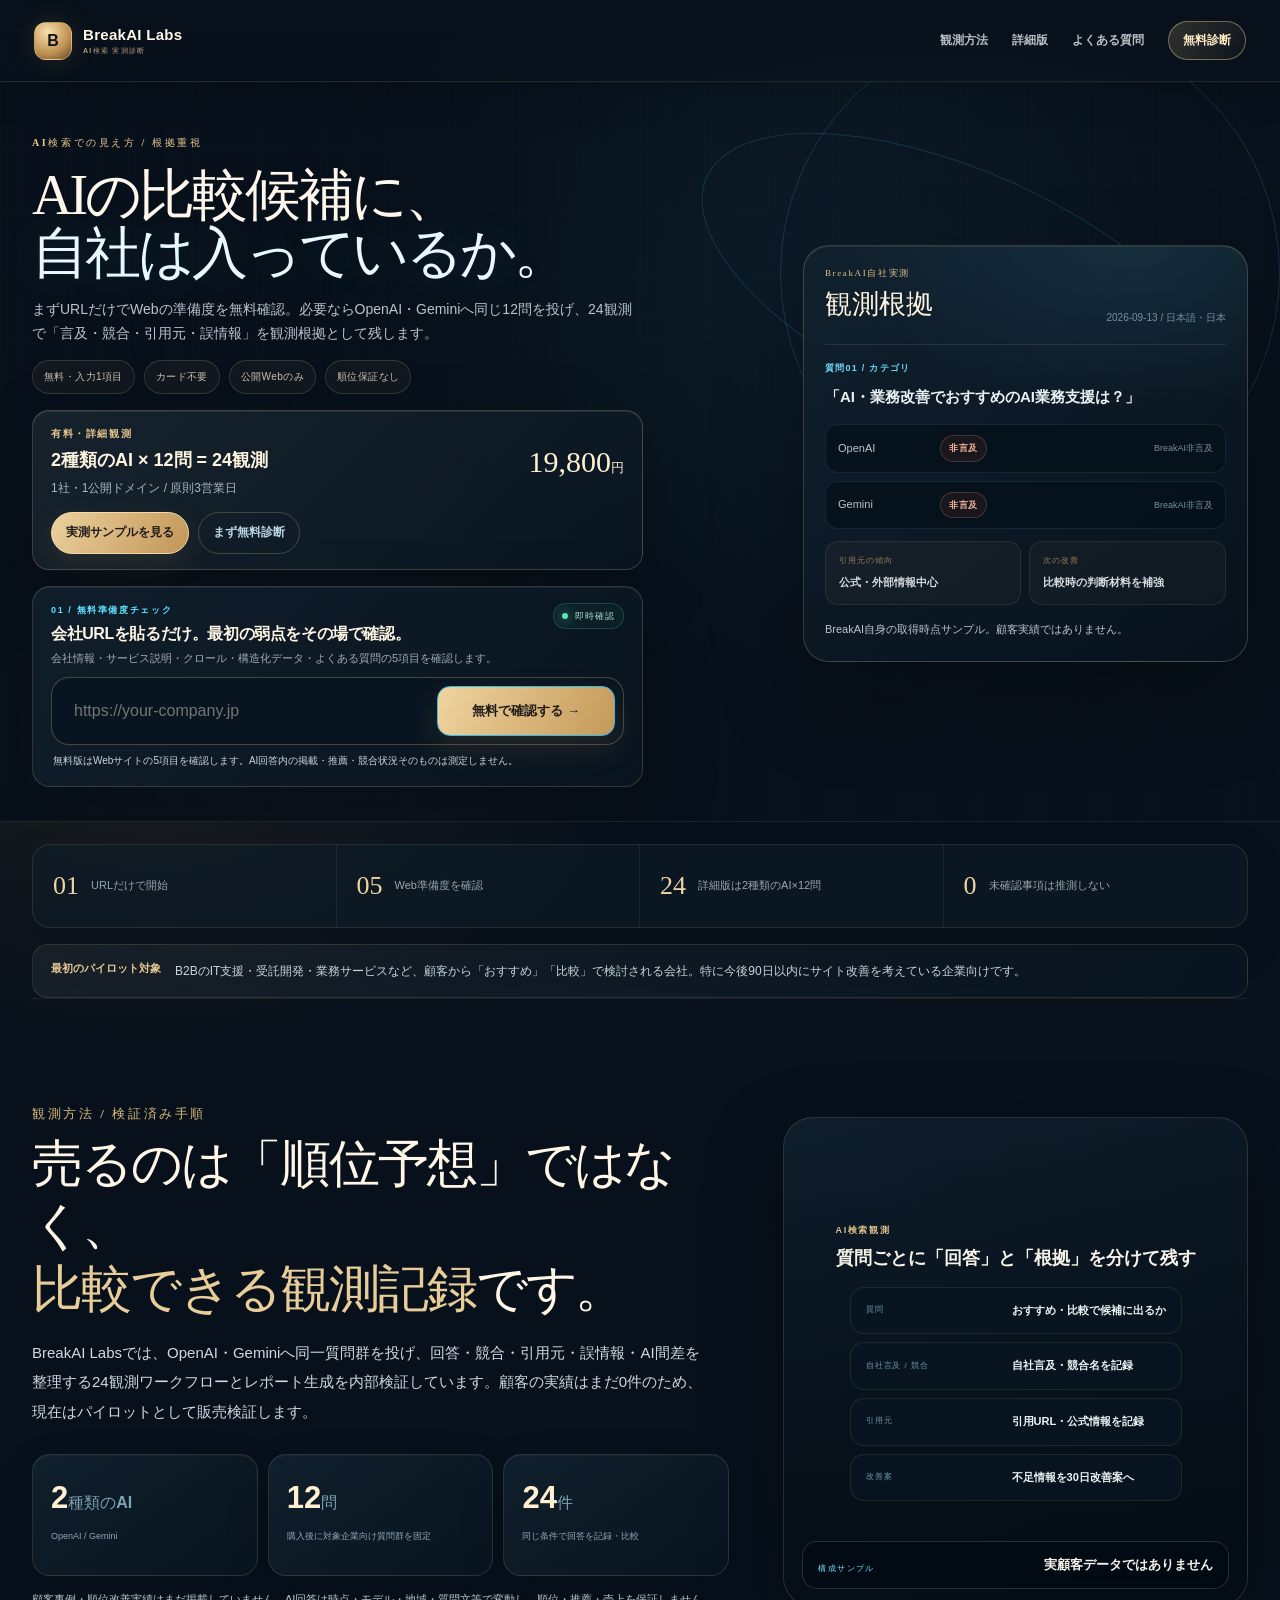
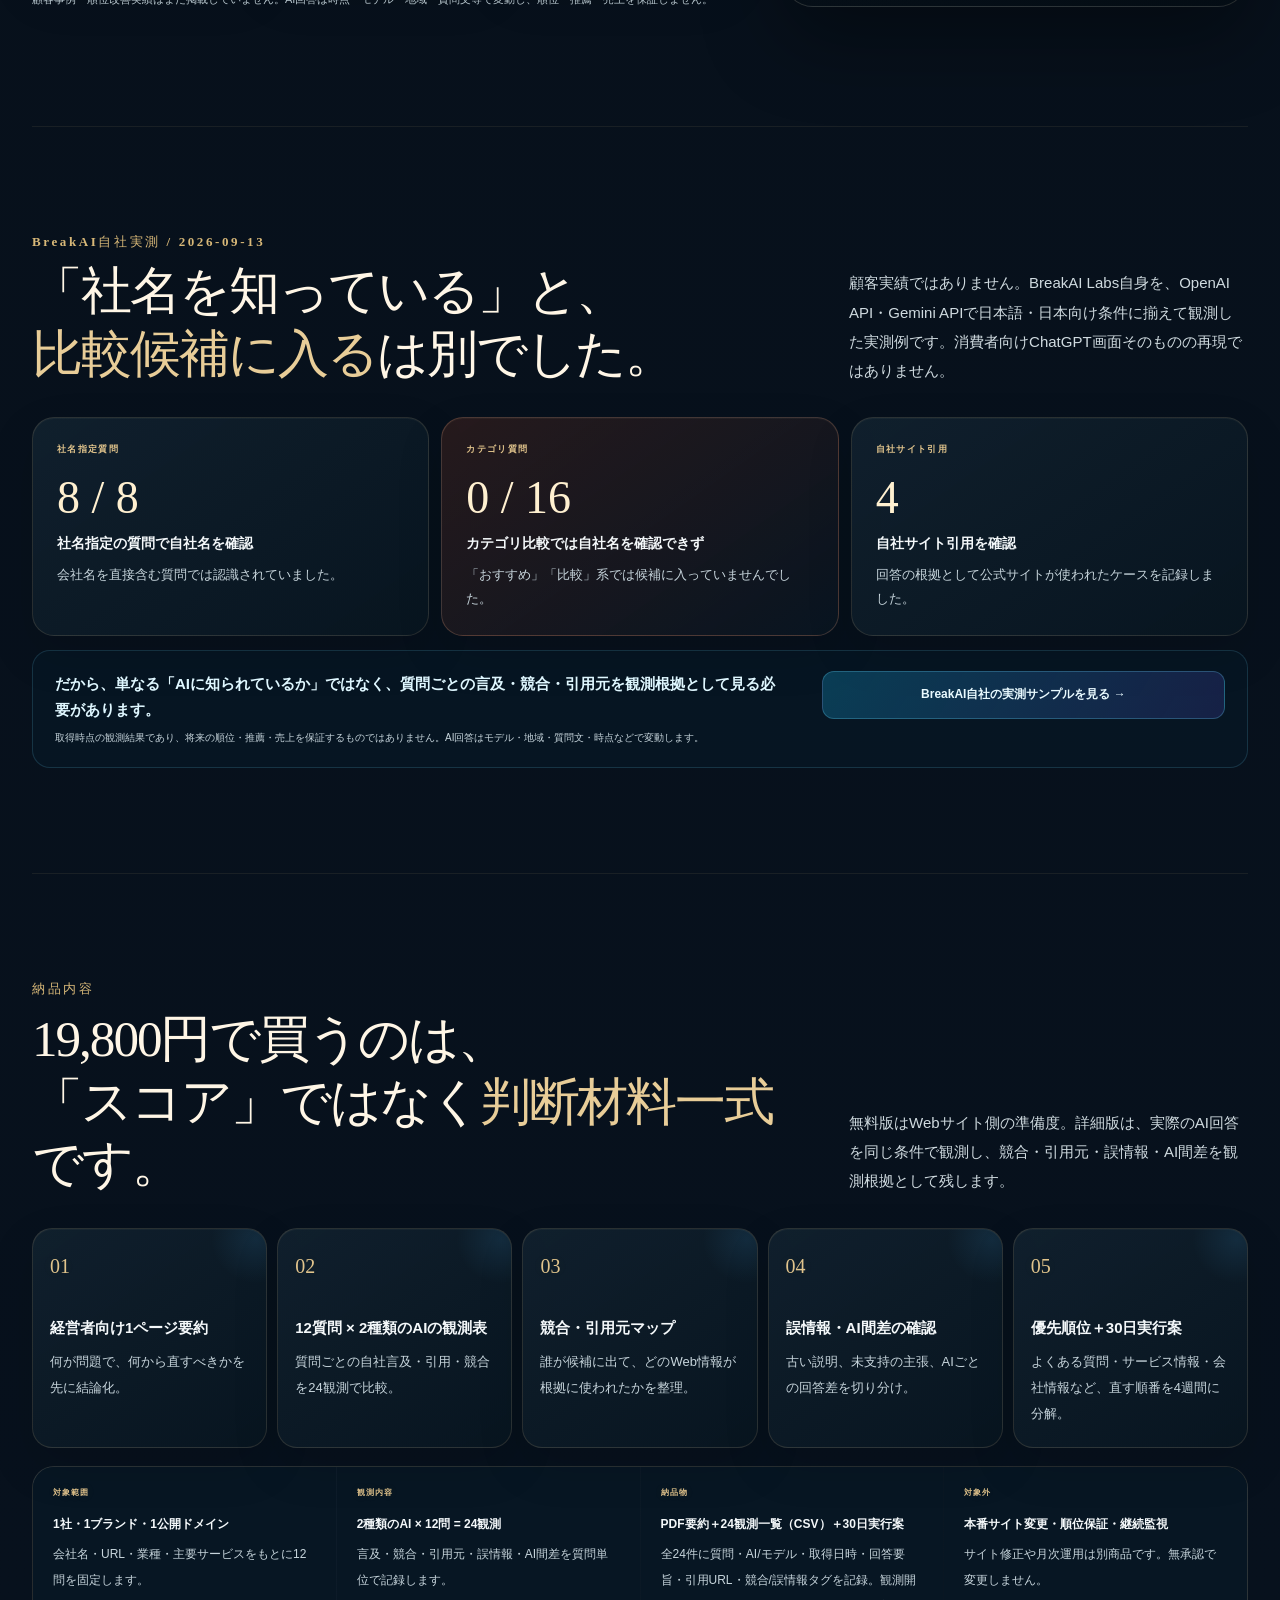
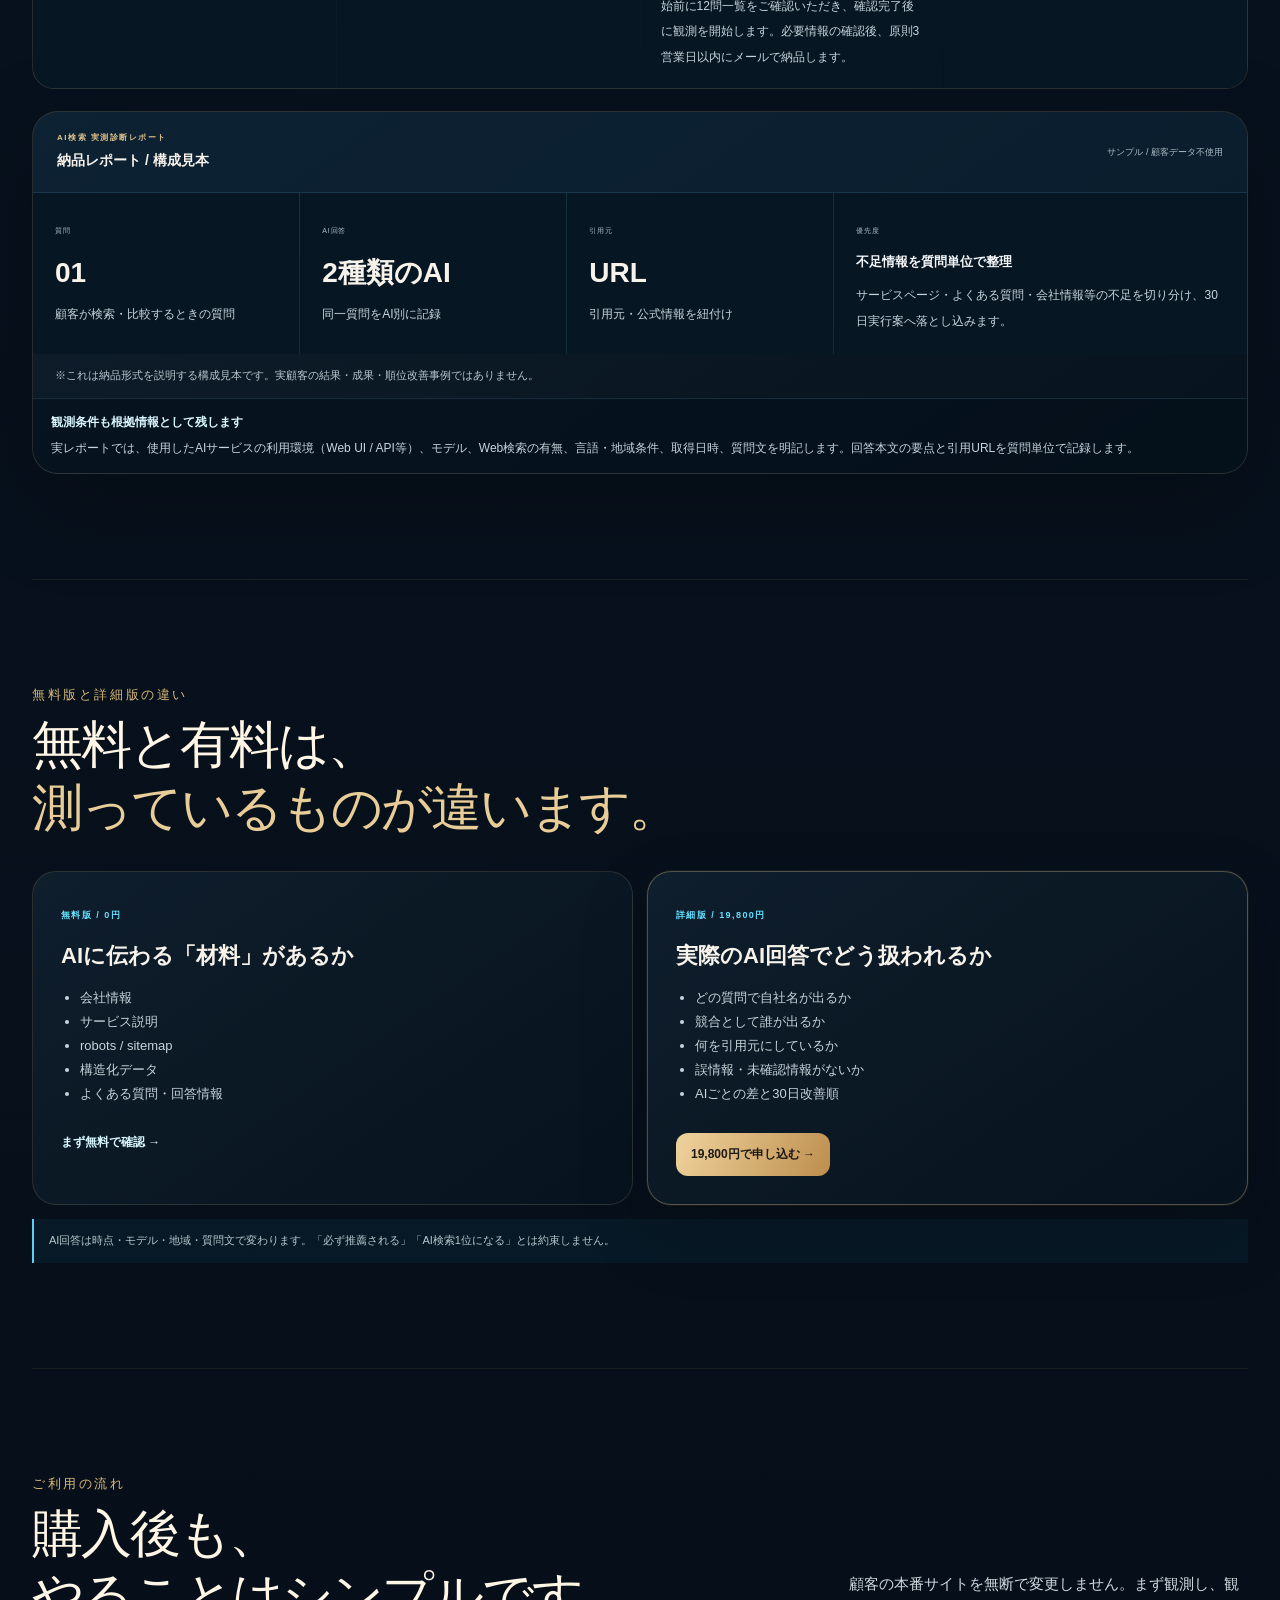
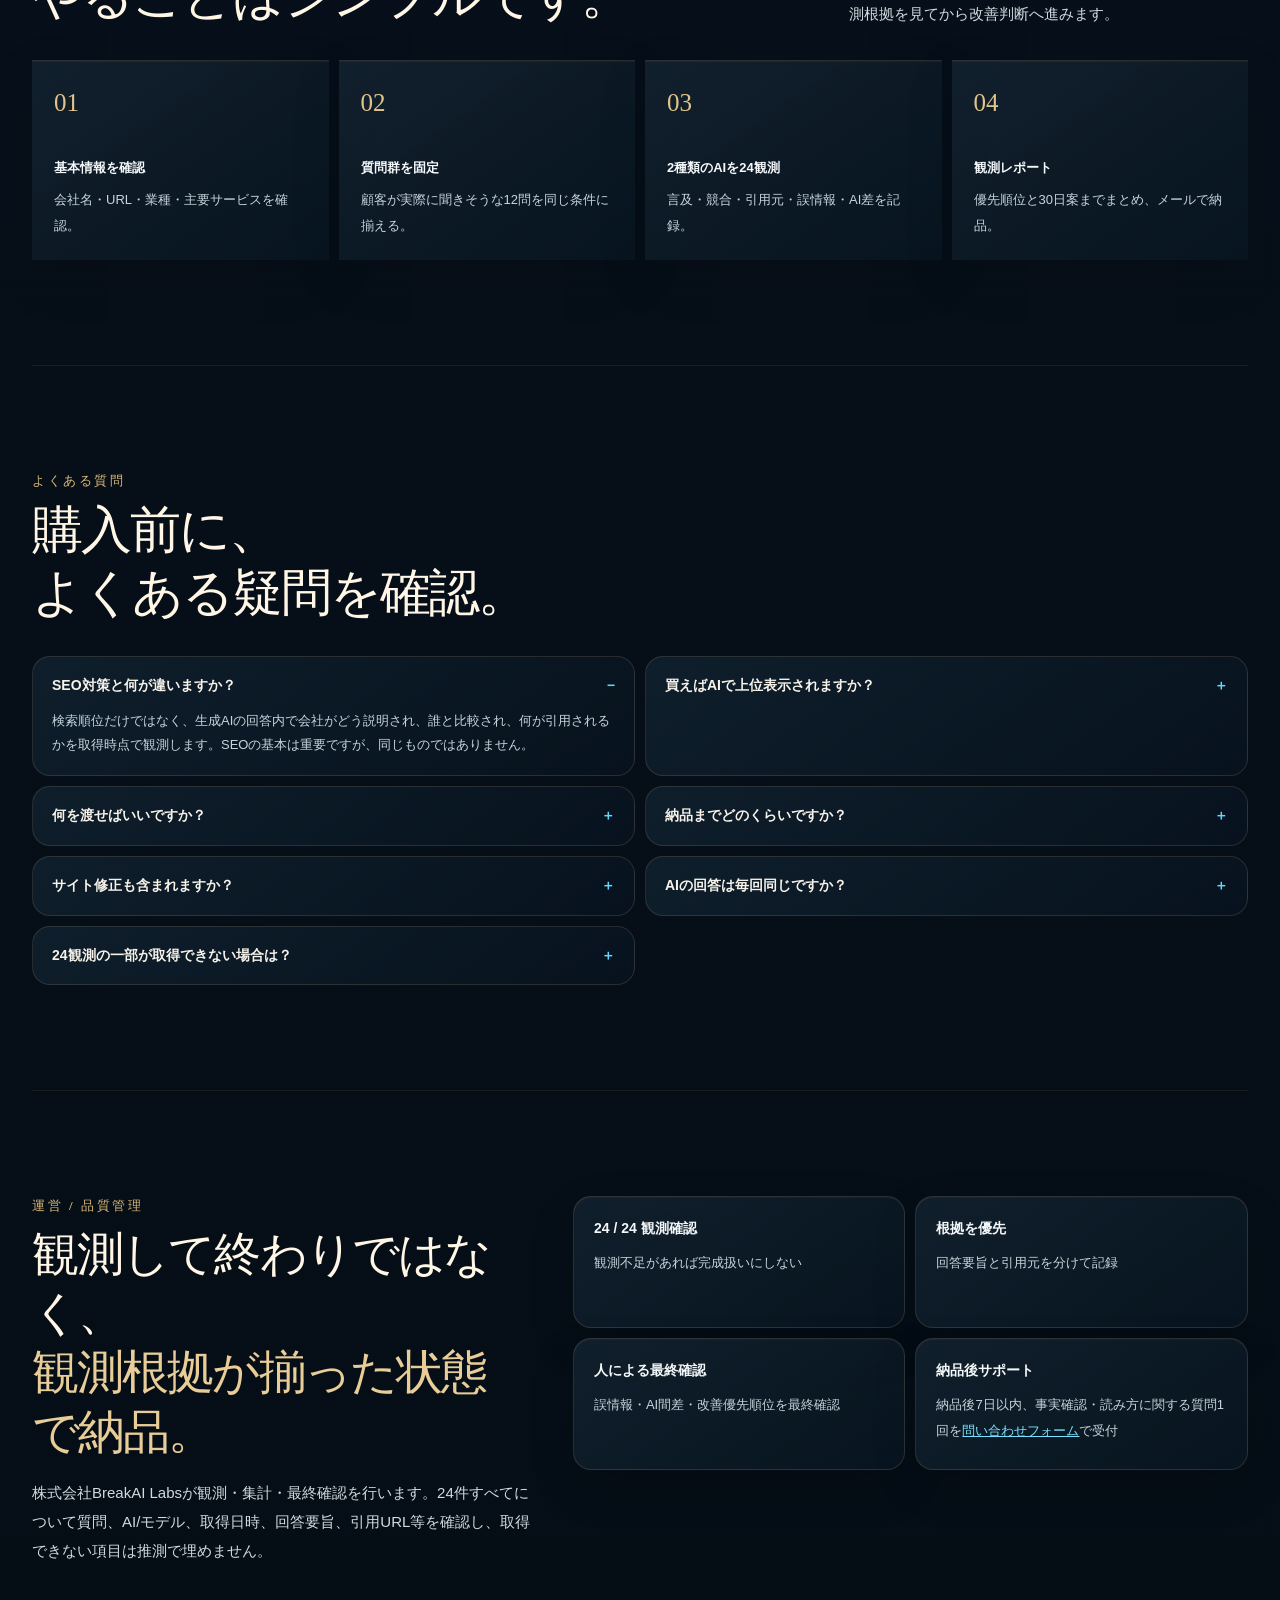
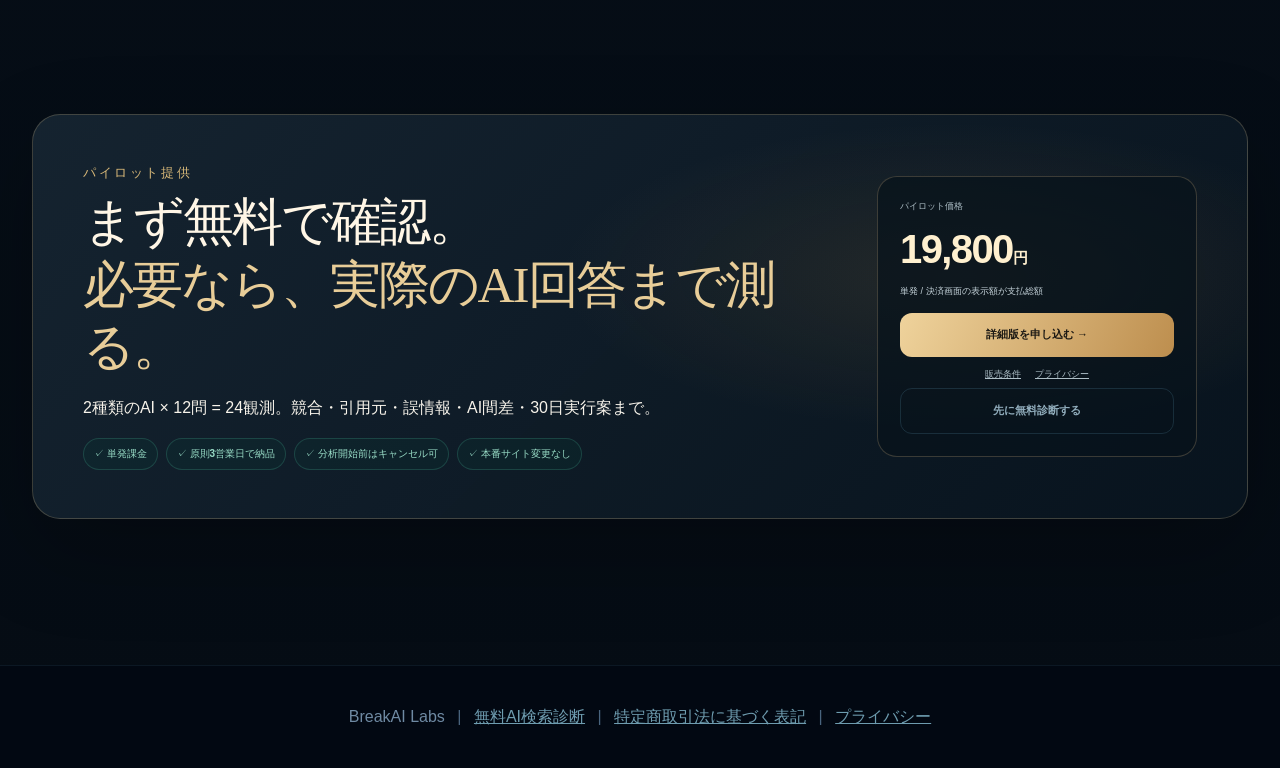
==== ai-search.html @ f34929eb "fix: show invalid URL feedback in GEO diagnosis" ====
<!doctype html>
<html lang="ja"><head>
<meta charset="utf-8"><meta name="viewport" content="width=device-width,initial-scale=1">
<title>AI検索に伝わるWeb準備度を無料チェック｜BreakAI Labs</title>
<meta name="description" content="会社URLだけでAI検索向けWeb準備度を無料診断。詳細版ではOpenAI・Geminiを24観測し、競合・引用元・誤情報・30日改善案まで観測根拠付きで整理します。">
<link rel="stylesheet" href="styles.css"><link rel="stylesheet" href="ai-search.css">
<link rel="icon" type="image/png" sizes="32x32" href="favicon-32x32.png?v=20260916-gold-b">
</head><body class="geoPremium">
<nav class="geoTopbar" aria-label="AI検索診断ナビ"><a class="geoBrand" href="ai-search.html"><span class="geoBrandMark">B</span><span><b>BreakAI Labs</b><small>AI検索 実測診断</small></span></a><div class="geoNavLinks"><a href="#proof">観測方法</a><a href="#deliverables">詳細版</a><a href="#faq">よくある質問</a><a class="geoNavCta" href="#free-diagnosis">無料診断</a></div></nav>
<header id="diagnose" class="hero futureHero"><div class="futureGrid"></div><div class="futureOrbit futureOrbitA"></div><div class="futureOrbit futureOrbitB"></div><div class="wrap futureHeroInner">
<div class="futureCopy"><p class="eyebrow">AI検索での見え方 / 根拠重視</p><h1>AIの比較候補に、<br><span>自社は入っているか。</span></h1><p class="lead">まずURLだけでWebの準備度を無料確認。必要ならOpenAI・Geminiへ同じ12問を投げ、24観測で「言及・競合・引用元・誤情報」を観測根拠として残します。</p><div class="futureChips"><span>無料・入力1項目</span><span>カード不要</span><span>公開Webのみ</span><span>順位保証なし</span></div><div class="geoHeroOffer"><div><small>有料・詳細観測</small><b>2種類のAI × 12問 = 24観測</b><span>1社・1公開ドメイン / 原則3営業日</span></div><strong>19,800<em>円</em></strong><div class="geoHeroOfferActions"><a href="geo-evidence-sample.html" data-sample-cta>実測サンプルを見る</a><a href="#free-diagnosis">まず無料診断</a></div></div></div>
<aside class="geoHeroDossier" aria-label="AI検索 実測診断レポート実測プレビュー">
<div class="geoDossierTop"><span>BreakAI自社実測</span><b>観測根拠</b><small>2026-09-13 / 日本語・日本</small></div>
<div class="geoDossierQuestion"><small>質問01 / カテゴリ</small><strong>「AI・業務改善でおすすめのAI業務支援は？」</strong></div>
<div class="geoDossierRows">
<div><span>OpenAI</span><b class="isMiss">非言及</b><small>BreakAI非言及</small></div>
<div><span>Gemini</span><b class="isMiss">非言及</b><small>BreakAI非言及</small></div>

</div>
<div class="geoDossierFoot"><div><small>引用元の傾向</small><b>公式・外部情報中心</b></div><div><small>次の改善</small><b>比較時の判断材料を補強</b></div></div>
<p>BreakAI自身の取得時点サンプル。顧客実績ではありません。</p>
</aside>
<section id="free-diagnosis" class="aiGuidePanel dialoguePanel" aria-label="無料AI検索診断"><div class="guideHead"><div><small>01 / 無料準備度チェック</small><b>会社URLを貼るだけ。最初の弱点をその場で確認。</b><p>会社情報・サービス説明・クロール・構造化データ・よくある質問の5項目を確認します。</p></div><span class="guideStatus"><i></i> 即時確認</span></div><div class="mobileHeroCommercial"><a href="geo-evidence-sample.html" data-sample-cta>実測サンプル</a><span>詳細版 19,800円 / 原則3営業日</span></div><div id="guideChat" class="guideChat" aria-live="polite"><div class="guideMsg ai">公開URLを貼り付けてください。会社名やカード入力は不要です。取得できない情報は推測して採点しません。</div></div><div class="guideComposer"><input id="guideQuestion" autocomplete="off" inputmode="url" aria-label="会社サイトURL" placeholder="https://your-company.jp"><button id="guideAskBtn" type="button">無料で確認する <span>→</span></button></div><p id="guideError" class="guideError hidden" role="alert" aria-live="assertive"></p><p class="freeScopeNote">無料版はWebサイトの5項目を確認します。AI回答内の掲載・推薦・競合状況そのものは測定しません。</p><div id="guideQuick" class="guideQuick"><button type="button" data-guide="何が分かる？">無料で分かること</button><button type="button" data-guide="競合との差を知りたい">競合比較は？</button><button type="button" data-guide="料金を教えて">詳細版の料金</button></div><div class="guideCollected"><span id="urlSummary">URL：未入力</span><span>入力 1項目</span><span>カード不要</span></div><p id="guideReply" class="guideReply">まず無料で「AIに説明できる材料が揃っているか」を確認。その後、必要な会社だけ実際のAI回答を24観測します。</p></section>
</div></header>
<main class="wrap aiSearchPage">
<section id="auditResult" class="panel auditResult hidden"><div class="auditTop"><div><p class="sectionKicker">無料診断結果</p><h2>AI検索向けWeb準備度</h2><p id="auditDomain" class="auditDomain"></p></div><div class="auditScore"><strong id="auditScore">--</strong><span id="auditGrade">診断中</span></div></div><div id="auditMetrics" class="auditMetrics"></div><div class="auditFix"><p class="sectionKicker">最優先の改善候補</p><ol id="auditRecommendations"></ol></div><div class="paidUpsell"><small>AI回答の詳細観測</small><h3>次は「Webが整っているか」ではなく、実際のAI回答を測ります。</h3><p>OpenAI・Geminiに同じ12問を投げ、合計24観測。自社の出現、競合、引用元、誤った説明、AIごとの差、30日改善計画まで整理します。</p><div class="paidPrice"><span>パイロット価格</span><b>19,800円</b></div><a id="paidCta" data-paid-cta class="btn full paidCta" href="https://buy.stripe.com/6oUfZibYzcmGfSE2yj1gs0c">19,800円で詳細版を申し込む</a><p class="paidGate">24観測ワークフローと納品形式は内部検証済みです。決済後24時間以内に必要事項をご案内し、情報確認後、原則3営業日以内に観測レポートをメールでお送りします。決済画面の表示額が支払総額です。</p></div><p id="auditDisclosure" class="note"></p></section>
<section class="geoTrustBar" aria-label="無料診断の安心情報"><div><b>01</b><span>URLだけで開始</span></div><div><b>05</b><span>Web準備度を確認</span></div><div><b>24</b><span>詳細版は2種類のAI×12問</span></div><div><b>0</b><span>未確認事項は推測しない</span></div></section><section class="geoFitStrip"><b>最初のパイロット対象</b><span>B2BのIT支援・受託開発・業務サービスなど、顧客から「おすすめ」「比較」で検討される会社。特に今後90日以内にサイト改善を考えている企業向けです。</span></section>

<section id="proof" class="geoStory">
<div class="geoStoryCopy"><p class="sectionKicker">観測方法 / 検証済み手順</p><h2>売るのは「順位予想」ではなく、<br><em>比較できる観測記録</em>です。</h2><p>BreakAI Labsでは、OpenAI・Geminiへ同一質問群を投げ、回答・競合・引用元・誤情報・AI間差を整理する24観測ワークフローとレポート生成を内部検証しています。顧客の実績はまだ0件のため、現在はパイロットとして販売検証します。</p><div class="geoEvidenceStats"><article><strong>2<span>種類のAI</span></strong><small>OpenAI / Gemini</small></article><article><strong>12<span>問</span></strong><small>購入後に対象企業向け質問群を固定</small></article><article><strong>24<span>件</span></strong><small>同じ条件で回答を記録・比較</small></article></div><p class="geoDisclosure">顧客事例・順位改善実績はまだ掲載していません。AI回答は時点・モデル・地域・質問文等で変動し、順位・推薦・売上を保証しません。</p></div>
<div class="geoStoryVisual geoEvidencePreview" aria-label="AI検索実測レポートの構成見本"><div class="evidencePreviewHead"><small>AI検索観測</small><b>質問ごとに「回答」と「根拠」を分けて残す</b></div><div class="evidencePreviewRows"><div><span>質問</span><b>おすすめ・比較で候補に出るか</b></div><div><span>自社言及 / 競合</span><b>自社言及・競合名を記録</b></div><div><span>引用元</span><b>引用URL・公式情報を記録</b></div><div><span>改善案</span><b>不足情報を30日改善案へ</b></div></div><div class="geoVideoBadge"><span>構成サンプル</span><b>実顧客データではありません</b></div></div>
</section>

<section class="geoSelfProof" aria-labelledby="self-proof-title">
<div class="geoSectionHead"><div><p class="sectionKicker">BreakAI自社実測 / 2026-09-13</p><h2 id="self-proof-title">「社名を知っている」と、<br><span>比較候補に入る</span>は別でした。</h2></div><p>顧客実績ではありません。BreakAI Labs自身を、OpenAI API・Gemini APIで日本語・日本向け条件に揃えて観測した実測例です。消費者向けChatGPT画面そのものの再現ではありません。</p></div>
<div class="geoSelfProofGrid">
<article><small>社名指定質問</small><strong>8 / 8</strong><b>社名指定の質問で自社名を確認</b><span>会社名を直接含む質問では認識されていました。</span></article>
<article class="isAlert"><small>カテゴリ質問</small><strong>0 / 16</strong><b>カテゴリ比較では自社名を確認できず</b><span>「おすすめ」「比較」系では候補に入っていませんでした。</span></article>
<article><small>自社サイト引用</small><strong>4</strong><b>自社サイト引用を確認</b><span>回答の根拠として公式サイトが使われたケースを記録しました。</span></article>
</div>
<div class="geoSelfProofConclusion"><div><b>だから、単なる「AIに知られているか」ではなく、質問ごとの言及・競合・引用元を観測根拠として見る必要があります。</b><span>取得時点の観測結果であり、将来の順位・推薦・売上を保証するものではありません。AI回答はモデル・地域・質問文・時点などで変動します。</span></div><a class="geoProofLink" href="geo-evidence-sample.html" data-sample-cta>BreakAI自社の実測サンプルを見る →</a></div>
</section>

<section id="deliverables" class="geoDeliverables">
<div class="geoSectionHead"><div><p class="sectionKicker">納品内容</p><h2>19,800円で買うのは、<br>「スコア」ではなく<span>判断材料一式</span>です。</h2></div><p>無料版はWebサイト側の準備度。詳細版は、実際のAI回答を同じ条件で観測し、競合・引用元・誤情報・AI間差を観測根拠として残します。</p></div>
<div class="geoDeliverableGrid">
<article><small>01</small><b>経営者向け1ページ要約</b><span>何が問題で、何から直すべきかを先に結論化。</span></article>
<article><small>02</small><b>12質問 × 2種類のAIの観測表</b><span>質問ごとの自社言及・引用・競合を24観測で比較。</span></article>
<article><small>03</small><b>競合・引用元マップ</b><span>誰が候補に出て、どのWeb情報が根拠に使われたかを整理。</span></article>
<article><small>04</small><b>誤情報・AI間差の確認</b><span>古い説明、未支持の主張、AIごとの回答差を切り分け。</span></article>
<article><small>05</small><b>優先順位＋30日実行案</b><span>よくある質問・サービス情報・会社情報など、直す順番を4週間に分解。</span></article>
</div>
<div class="geoScopeCard" aria-label="19,800円詳細版の提供範囲">
<div><small>対象範囲</small><b>1社・1ブランド・1公開ドメイン</b><span>会社名・URL・業種・主要サービスをもとに12問を固定します。</span></div>
<div><small>観測内容</small><b>2種類のAI × 12問 = 24観測</b><span>言及・競合・引用元・誤情報・AI間差を質問単位で記録します。</span></div>
<div><small>納品物</small><b>PDF要約＋24観測一覧（CSV）＋30日実行案</b><span>全24件に質問・AI/モデル・取得日時・回答要旨・引用URL・競合/誤情報タグを記録。観測開始前に12問一覧をご確認いただき、確認完了後に観測を開始します。必要情報の確認後、原則3営業日以内にメールで納品します。</span></div>
<div><small>対象外</small><b>本番サイト変更・順位保証・継続監視</b><span>サイト修正や月次運用は別商品です。無承認で変更しません。</span></div>
</div>
<div class="geoReportMock" aria-label="納品レポート構成見本">
<div class="geoReportTop"><div><small>AI検索 実測診断レポート</small><b>納品レポート / 構成見本</b></div><span>サンプル / 顧客データ不使用</span></div>
<div class="geoReportBody"><div class="geoReportKpi"><small>質問</small><strong>01</strong><span>顧客が検索・比較するときの質問</span></div><div class="geoReportKpi"><small>AI回答</small><strong>2種類のAI</strong><span>同一質問をAI別に記録</span></div><div class="geoReportKpi"><small>引用元</small><strong>URL</strong><span>引用元・公式情報を紐付け</span></div><div class="geoReportAction"><small>優先度</small><b>不足情報を質問単位で整理</b><span>サービスページ・よくある質問・会社情報等の不足を切り分け、30日実行案へ落とし込みます。</span></div></div>
<p>※これは納品形式を説明する構成見本です。実顧客の結果・成果・順位改善事例ではありません。</p>
<div class="geoMethodNote"><b>観測条件も根拠情報として残します</b><span>実レポートでは、使用したAIサービスの利用環境（Web UI / API等）、モデル、Web検索の有無、言語・地域条件、取得日時、質問文を明記します。回答本文の要点と引用URLを質問単位で記録します。</span></div>
</div>
</section>

<section class="geoCompare">
<div class="geoSectionHead"><div><p class="sectionKicker">無料版と詳細版の違い</p><h2>無料と有料は、<br><span>測っているものが違います。</span></h2></div></div>
<div class="geoCompareGrid"><article><small>無料版 / 0円</small><h3>AIに伝わる「材料」があるか</h3><ul><li>会社情報</li><li>サービス説明</li><li>robots / sitemap</li><li>構造化データ</li><li>よくある質問・回答情報</li></ul><a href="#free-diagnosis">まず無料で確認 →</a></article><article class="isPaid"><small>詳細版 / 19,800円</small><h3>実際のAI回答でどう扱われるか</h3><ul><li>どの質問で自社名が出るか</li><li>競合として誰が出るか</li><li>何を引用元にしているか</li><li>誤情報・未確認情報がないか</li><li>AIごとの差と30日改善順</li></ul><a data-paid-cta href="https://buy.stripe.com/6oUfZibYzcmGfSE2yj1gs0c">19,800円で申し込む →</a></article></div>
<p class="geoGuardrail">AI回答は時点・モデル・地域・質問文で変わります。「必ず推薦される」「AI検索1位になる」とは約束しません。</p>
</section>

<section class="geoProcess">
<div class="geoSectionHead"><div><p class="sectionKicker">ご利用の流れ</p><h2>購入後も、<br>やることはシンプルです。</h2></div><p>顧客の本番サイトを無断で変更しません。まず観測し、観測根拠を見てから改善判断へ進みます。</p></div>
<div class="geoProcessGrid"><article><i>01</i><b>基本情報を確認</b><span>会社名・URL・業種・主要サービスを確認。</span></article><article><i>02</i><b>質問群を固定</b><span>顧客が実際に聞きそうな12問を同じ条件に揃える。</span></article><article><i>03</i><b>2種類のAIを24観測</b><span>言及・競合・引用元・誤情報・AI差を記録。</span></article><article><i>04</i><b>観測レポート</b><span>優先順位と30日案までまとめ、メールで納品。</span></article></div>
</section>

<section id="faq" class="geoFaq">
<div class="geoSectionHead"><div><p class="sectionKicker">よくある質問</p><h2>購入前に、<br>よくある疑問を確認。</h2></div></div>
<div class="geoFaqGrid">
<details open><summary>SEO対策と何が違いますか？</summary><p>検索順位だけではなく、生成AIの回答内で会社がどう説明され、誰と比較され、何が引用されるかを取得時点で観測します。SEOの基本は重要ですが、同じものではありません。</p></details>
<details><summary>買えばAIで上位表示されますか？</summary><p>いいえ。順位・推薦・売上は保証しません。詳細版は「今どう見えているか」と「不足情報をどこから直すか」を観測根拠付きで判断するための商品です。</p></details>
<details><summary>何を渡せばいいですか？</summary><p>会社名、公開URL、業種、主要サービスを基本情報として確認します。機密情報や顧客個人情報は無料診断には不要です。</p></details>
<details><summary>納品までどのくらいですか？</summary><p>必要情報の確認完了後、原則3営業日以内にレポートを提供する運用です。追加確認が必要な場合は先にお知らせします。</p></details>
<details><summary>サイト修正も含まれますか？</summary><p>本商品は観測・分析・改善優先順位の提示までです。本番サイトの変更、DNS・サーバー設定変更、継続運用は含みません。</p></details>
<details><summary>AIの回答は毎回同じですか？</summary><p>同じではありません。時点・モデル・地域・質問文・アカウント状態などで変動するため、取得条件と時点を明示して扱います。</p></details><details><summary>24観測の一部が取得できない場合は？</summary><p>取得不能を推測で埋めず、同条件で再観測します。それでも当社都合で約束した24観測を提供できない場合は、販売条件に従い代替提供または返金対応をご案内します。</p></details>
</div>
</section>

<section class="geoQualityBlock" aria-labelledby="quality-title">
<div><p class="sectionKicker">運営 / 品質管理</p><h2 id="quality-title">観測して終わりではなく、<br><span>観測根拠が揃った状態で納品。</span></h2><p>株式会社BreakAI Labsが観測・集計・最終確認を行います。24件すべてについて質問、AI/モデル、取得日時、回答要旨、引用URL等を確認し、取得できない項目は推測で埋めません。</p></div>
<div class="geoQualityChecklist"><article><b>24 / 24 観測確認</b><span>観測不足があれば完成扱いにしない</span></article><article><b>根拠を優先</b><span>回答要旨と引用元を分けて記録</span></article><article><b>人による最終確認</b><span>誤情報・AI間差・改善優先順位を最終確認</span></article><article><b>納品後サポート</b><span>納品後7日以内、事実確認・読み方に関する質問1回を<a href="https://breakai-labs.co.jp/contact">問い合わせフォーム</a>で受付</span></article></div>
</section>

<section class="geoFinalCta">
<div><p class="sectionKicker">パイロット提供</p><h2>まず無料で確認。<br><span>必要なら、実際のAI回答まで測る。</span></h2><p>2種類のAI × 12問 = 24観測。競合・引用元・誤情報・AI間差・30日実行案まで。</p><div class="geoCheckoutTrust"><span>✓ 単発課金</span><span>✓ 原則3営業日で納品</span><span>✓ 分析開始前はキャンセル可</span><span>✓ 本番サイト変更なし</span></div></div><div class="geoFinalPrice"><small>パイロット価格</small><strong>19,800<em>円</em></strong><span>単発 / 決済画面の表示額が支払総額</span><a data-paid-cta href="https://buy.stripe.com/6oUfZibYzcmGfSE2yj1gs0c">詳細版を申し込む →</a><div class="geoCheckoutLinks"><a href="legal.html?from=geo">販売条件</a><a href="privacy.html?from=geo">プライバシー</a></div><a class="secondaryLink" href="#free-diagnosis">先に無料診断する</a></div>
</section>
<div class="geoMobileSticky"><a href="#free-diagnosis">無料診断</a><a data-paid-cta href="https://buy.stripe.com/6oUfZibYzcmGfSE2yj1gs0c"><small>パイロット価格</small>19,800円 申込</a></div>
</main>
<footer><div class="wrap">BreakAI Labs <span class="footerSep">|</span> <a href="#free-diagnosis">無料AI検索診断</a> <span class="footerSep">|</span> <a href="legal.html?from=geo">特定商取引法に基づく表記</a> <span class="footerSep">|</span> <a href="privacy.html?from=geo">プライバシー</a></div></footer>
<script src="ai-search-interact.js?v=20260914-geo-live"></script>
<script src="breakai-voice-nav.js?v=20260922-aihome-23" defer></script>
</body></html>
---- styles.css ----
:root{font-family:-apple-system,BlinkMacSystemFont,"Noto Sans JP",sans-serif;color:#eef6ff;background:#07111f}*{box-sizing:border-box}html{scroll-behavior:smooth}body{margin:0;background:linear-gradient(180deg,#07111f,#0b1a2d);line-height:1.6}.wrap{width:min(820px,92%);margin:auto}.hero{padding:72px 0 56px;background:radial-gradient(circle at 80% 5%,#15547a 0,transparent 38%)}.heroInner{text-align:center}.eyebrow{display:inline-block;margin:0;background:#126b9c;padding:5px 16px;border-radius:99px;font-weight:800}h1{font-size:clamp(38px,7vw,66px);line-height:1.2;margin:22px 0}h1 span{color:#67d2ff}.lead{font-size:19px;color:#c6d6e8;max-width:650px;margin:0 auto 28px}.btn{display:inline-block;background:#65d2ff;color:#071421;text-decoration:none;font-weight:900;padding:15px 26px;border-radius:13px;border:0;cursor:pointer;font-size:17px}.heroBtn{min-width:260px}.full{display:block;width:100%;text-align:center}.how{display:grid;grid-template-columns:repeat(3,1fr);gap:10px;margin:28px 0}.how div{display:flex;align-items:center;gap:11px;background:#10223a;border:1px solid #294563;border-radius:15px;padding:14px 16px}.how b{display:grid;place-items:center;width:34px;height:34px;border-radius:50%;background:#1f86bd}.panel{background:#102139;border:1px solid #294660;border-radius:20px;padding:30px;margin:22px 0}.wizard{min-height:440px}.progress{height:7px;background:#203650;border-radius:9px;overflow:hidden}.progress span{display:block;height:100%;background:#65d2ff;transition:.25s}.stepLabel{font-size:13px;color:#80b7d6;font-weight:800;margin:18px 0 6px}.panel h2{font-size:30px;margin:0 0 6px}.hint{margin-top:0;color:#aebfd2}.choices{display:grid;grid-template-columns:repeat(2,1fr);gap:12px;margin-top:24px}.choice{padding:18px 16px;border-radius:14px;border:1px solid #365675;background:#0a1729;color:#eef6ff;font:inherit;font-weight:800;cursor:pointer;text-align:left;transition:.15s}.choice:hover,.choice.selected{border-color:#65d2ff;background:#123655;transform:translateY(-1px)}.compact{grid-template-columns:repeat(3,1fr);margin-top:10px}.customArea{display:flex;gap:10px;margin-top:16px}.customArea input{flex:1}.small{padding:11px 18px}.hidden{display:none!important}input{font:inherit;padding:14px;border-radius:12px;border:1px solid #365675;background:#091625;color:#fff}.answerBlock h3{margin:24px 0 4px;font-size:18px}.resultBtn{margin-top:26px}.resultBtn:disabled{opacity:.4;cursor:not-allowed}.resultBadge{display:inline-block;background:#146e9e;padding:4px 13px;border-radius:99px;font-weight:800}.bigResult{margin:22px 0;padding:25px;border-radius:18px;background:#eaf7ff;color:#092039}.bigResult span{display:block;color:#4d6780}.bigResult strong{display:block;font-size:44px;line-height:1.2;margin-top:5px}.resultGrid{display:grid;grid-template-columns:repeat(3,1fr);gap:10px}.resultGrid div{background:#0a1729;border:1px solid #2d4b69;border-radius:14px;padding:16px}.resultGrid span{display:block;color:#9fb3c9;font-size:13px}.resultGrid b{display:block;margin-top:4px}.next{margin:20px 0;background:#15304b;border-radius:14px;padding:18px}.micro,.note,.calcNote{font-size:13px;color:#90a8be}.calcNote{margin:14px 0 4px;padding:10px 12px;border-radius:10px;background:#0b1b2e;border:1px solid #294660}.offers{display:grid;grid-template-columns:1fr 1fr;gap:10px;margin-top:12px}.card{display:grid;padding:17px;border-radius:14px;background:#eaf7ff;color:#0a2138;text-decoration:none}.card span{color:#587087}.disabled{opacity:.52}.textBtn{display:block;margin:20px auto 0;background:none;border:0;color:#80c9ec;text-decoration:underline;cursor:pointer}footer{padding:38px 0;color:#6f8aa3;text-align:center}@media(max-width:640px){.how{grid-template-columns:1fr}.how div{justify-content:flex-start}.choices,.compact,.resultGrid,.offers{grid-template-columns:1fr}.panel{padding:22px}.bigResult strong{font-size:36px}h1{font-size:42px}.customArea{display:grid}.hero{padding-top:54px}}

footer a,.legalPage a{color:#80c9ec}.footerSep{padding:0 8px;color:#49647e}.legalPage{padding:44px 0 70px}.legalTitle{font-size:38px}.legalTable p{display:grid;grid-template-columns:180px 1fr;gap:18px;padding:14px 0;border-bottom:1px solid #294660;margin:0}.legalTable p:last-child{border-bottom:0}.legalCopy h2{font-size:22px;margin-top:28px}.legalCopy h2:first-child{margin-top:0}.back{display:inline-block;margin:0 0 20px}@media(max-width:640px){.legalTable p{grid-template-columns:1fr;gap:5px}.legalTitle{font-size:30px}}

.trustRow{display:flex;justify-content:center;gap:8px;flex-wrap:wrap;margin:-10px 0 14px}.trustRow span{font-size:13px;font-weight:800;color:#d9f3ff;background:#0c2c44;border:1px solid #2b6b91;border-radius:999px;padding:5px 11px}.valuePanel{margin:30px 0 14px;padding:30px;border-radius:22px;background:linear-gradient(145deg,#0f2540,#0c1c31);border:1px solid #31516d}.sectionKicker{margin:0 0 8px;color:#67d2ff;font-size:13px;font-weight:900;letter-spacing:.08em}.valuePanel h2{font-size:32px;line-height:1.3;margin:0 0 10px}.valueLead{color:#b8cbe0;margin:0 0 20px}.valueGrid{display:grid;grid-template-columns:repeat(3,1fr);gap:12px}.valueGrid article{background:#091726;border:1px solid #2d4b69;border-radius:16px;padding:18px}.valueGrid h3{font-size:18px;margin:10px 0 6px}.valueGrid p{font-size:14px;color:#aebfd2;margin:0}.tier{display:inline-block;padding:3px 9px;border-radius:999px;background:#173c5d;color:#d8f3ff;font-size:12px;font-weight:900}.freeTier{background:#126b9c}.safeLine{margin:18px 0 0;padding:12px 14px;border-radius:12px;background:#102f48;color:#cfeeff;font-size:14px;font-weight:700}@media(max-width:640px){.valuePanel{padding:22px}.valuePanel h2{font-size:26px}.valueGrid{grid-template-columns:1fr}}
---- ai-search.css ----
.aiSearchPage{padding-bottom:20px}.proofStrip{display:grid;grid-template-columns:repeat(3,1fr);gap:10px;margin:28px 0}.proofStrip div{padding:16px;border:1px solid #294660;background:#102139;border-radius:14px;text-align:center}.proofStrip b{display:block;font-size:22px;color:#67d2ff}.proofStrip span{display:block;color:#b9c9da;font-size:13px}.sectionKicker{margin:0 0 6px;color:#80c9ec;font-weight:800;font-size:13px}.checkGrid{display:grid;grid-template-columns:repeat(2,1fr);gap:12px;margin-top:20px}.checkGrid article{background:#0a1729;border:1px solid #2d4b69;border-radius:14px;padding:16px}.checkGrid b{display:block;margin-bottom:6px;color:#eaf7ff}.checkGrid span{color:#aebfd2;font-size:14px}.plainList{padding-left:22px}.plainList li{margin:8px 0}.callout{background:#0b1b2e;border-left:4px solid #65d2ff;padding:15px 16px;border-radius:10px}.flow{display:grid;grid-template-columns:repeat(3,1fr);gap:10px;margin:20px 0}.flow div{background:#0a1729;border:1px solid #2d4b69;border-radius:14px;padding:16px}.flow b{display:grid;place-items:center;width:32px;height:32px;border-radius:50%;background:#1f86bd;margin-bottom:8px}.flow span{color:#c6d6e8}.mutedPanel{background:#0d1b2e}.hero .micro{margin-top:12px}.aiSearchPage h2{line-height:1.45}.aiSearchPage .full{margin-top:18px}@media(max-width:640px){.proofStrip,.checkGrid,.flow{grid-template-columns:1fr}.proofStrip div{text-align:left}.hero .micro{padding:0 14px}}

.heroExplain{max-width:680px;margin:18px auto 0;padding:14px 16px;border:1px solid #355b78;background:#0d2136;border-radius:12px;text-align:left}.heroExplain b{display:block;color:#67d2ff;margin-bottom:4px}.heroExplain span{color:#d5e3ef}.comparisonGrid{display:grid;grid-template-columns:1fr 1fr;gap:12px;margin:20px 0}.comparisonGrid article{display:grid;gap:6px;padding:18px;border:1px solid #2d4b69;background:#0a1729;border-radius:14px}.comparisonGrid small{color:#80c9ec;font-weight:800}.comparisonGrid b{font-size:18px}.comparisonGrid span{color:#aebfd2}.paidCard{border-color:#65d2ff!important}.valueList b{color:#eaf7ff}.valueOutcome{margin-top:18px;padding:18px;background:#eaf7ff;color:#092039;border-radius:14px}.valueOutcome b{display:block;margin-bottom:4px}.valueOutcome p{margin:0}.valueOutcome strong{color:#092039}@media(max-width:640px){.comparisonGrid{grid-template-columns:1fr}.heroExplain{margin-left:14px;margin-right:14px}}

/* Futuristic customer portal */
.futureHero{position:relative;overflow:hidden;min-height:760px;padding:72px 0 54px;background:radial-gradient(circle at 50% 34%,#0b3154 0,#06192c 28%,#020914 64%,#01050a 100%)}
.futureGrid{position:absolute;inset:0;opacity:.22;background-image:linear-gradient(rgba(66,213,255,.08) 1px,transparent 1px),linear-gradient(90deg,rgba(66,213,255,.08) 1px,transparent 1px);background-size:46px 46px;mask-image:radial-gradient(circle at 50% 35%,#000,transparent 82%)}
.futureHeroInner{position:relative;z-index:3;display:grid;grid-template-columns:1.15fr .65fr;grid-template-areas:'copy core' 'guide guide';gap:34px 42px;align-items:center}.futureCopy{grid-area:copy;text-align:left}.futureCopy h1{font-size:clamp(42px,5.2vw,76px);line-height:1.05;margin:12px 0 18px;letter-spacing:-.04em}.futureCopy h1 span{color:#55d9ff}.futureCopy .lead{max-width:720px;margin:0;color:#c0d4e3;font-size:18px;line-height:1.75}.futureChips{display:flex;gap:9px;flex-wrap:wrap;margin-top:22px}.futureChips span{padding:8px 12px;border:1px solid rgba(85,218,255,.28);border-radius:999px;background:rgba(6,29,47,.62);color:#bdefff;font-size:12px}
.futureCore{grid-area:core;position:relative;width:280px;height:280px;margin:auto;border-radius:50%;display:grid;place-items:center;border:1px solid rgba(159,244,255,.75);background:radial-gradient(circle at 42% 32%,#dffcff 0 2%,#54e7ff 3%,#0daedc 18%,#075b95 48%,#031a30 72%,#01070d 100%);box-shadow:0 0 34px rgba(76,229,255,.8),0 0 120px rgba(20,166,243,.32),inset 0 0 48px rgba(198,250,255,.28);animation:futureFloat 4.8s ease-in-out infinite}.futureCore:before,.futureCore:after{content:'';position:absolute;border:1px solid rgba(83,224,255,.28);border-radius:50%;inset:-44px;animation:futureSpin 14s linear infinite}.futureCore:after{inset:-82px -34px;transform:rotate(28deg);animation-duration:21s;animation-direction:reverse}.futureCoreGlow{position:absolute;width:10px;height:10px;top:48px;border-radius:50%;background:white;box-shadow:0 0 18px white,0 0 36px #62efff}.futureCoreLabel{font-weight:900;font-size:28px}.futureCoreLabel small{display:block;margin-top:5px;font-size:9px;letter-spacing:.2em;color:#9beeff}.futureOrbit{position:absolute;border:1px solid rgba(70,218,255,.16);border-radius:50%;pointer-events:none}.futureOrbitA{width:560px;height:240px;right:3%;top:12%;transform:rotate(24deg)}.futureOrbitB{width:500px;height:500px;right:0;top:-8%}

.aiGuidePanel{grid-area:guide;max-width:980px;width:100%;margin:0 auto;padding:22px;border:1px solid rgba(87,221,255,.25);border-radius:22px;background:linear-gradient(180deg,rgba(7,31,49,.84),rgba(3,16,28,.78));box-shadow:0 24px 80px rgba(0,0,0,.28),inset 0 1px rgba(255,255,255,.04);backdrop-filter:blur(18px);text-align:left}.guideHead{display:flex;align-items:center;justify-content:space-between;gap:16px}.guideHead small{display:block;color:#5ee2ff;font-size:10px;letter-spacing:.18em;font-weight:900}.guideHead b{display:block;margin-top:4px;font-size:18px}.guideHead button,.guideAsk button{border:1px solid rgba(87,222,255,.35);background:rgba(9,75,105,.55);color:#dffbff;border-radius:12px;padding:11px 14px;cursor:pointer}.guideHead button.listening{border-color:#86f6ff;box-shadow:0 0 26px rgba(83,229,255,.35);background:#0a769b}.guideFields{display:grid;grid-template-columns:1fr 1.4fr;gap:10px;margin-top:16px}.guideFields input{width:100%;border:1px solid rgba(86,211,247,.22);background:rgba(1,10,19,.76);color:#effcff;border-radius:12px;padding:13px 14px;outline:none}.guideFields input:focus{border-color:#5ce5ff;box-shadow:0 0 18px rgba(69,218,255,.12)}.guideAsk{grid-column:1/-1;display:flex;gap:8px}.guideAsk input{flex:1}.guideReply{margin:12px 0;padding:12px 14px;border-left:3px solid #5fe1ff;border-radius:10px;background:rgba(12,62,86,.22);color:#cce1ed;line-height:1.65}.aiGuidePanel .heroBtn{display:block;width:100%;max-width:none;margin:10px 0 0;text-align:center;border:0}.aiGuidePanel .micro{text-align:center;margin:10px 0 0}
@keyframes futureSpin{to{transform:rotate(360deg)}}@keyframes futureFloat{0%,100%{transform:translateY(0)}50%{transform:translateY(-10px)}}
@media(max-width:820px){.futureHero{min-height:auto;padding:52px 0 38px}.futureHeroInner{grid-template-columns:1fr;grid-template-areas:'copy' 'core' 'guide';gap:26px}.futureCopy{text-align:center}.futureCopy .lead{font-size:15px}.futureChips{justify-content:center}.futureCore{width:210px;height:210px}.futureCoreLabel{font-size:23px}.guideFields{grid-template-columns:1fr}.guideAsk{grid-column:auto;flex-direction:column}.guideHead{align-items:flex-start}.guideHead button{white-space:nowrap}.futureOrbit{display:none}}

.guideVoiceActions{display:flex;gap:8px;align-items:center}.guideVoiceActions button{white-space:nowrap}.guideVoiceActions #guideAudioBtn{background:rgba(7,43,65,.72);border-color:rgba(91,226,255,.28)}
.guideVoiceActions #guideAudioBtn.playing{border-color:#63eaff;color:#eaffff;box-shadow:0 0 18px rgba(74,225,255,.18)}
@media(max-width:640px){.guideVoiceActions{width:100%;display:grid;grid-template-columns:1fr 1fr}.guideVoiceActions button{width:100%}}

/* V3 conversational AI guide */
.dialoguePanel{max-width:780px!important}.guideChat{height:170px;overflow:auto;display:flex;flex-direction:column;gap:10px;padding:10px 4px 14px;scrollbar-width:thin}.guideMsg{max-width:88%;padding:11px 14px;border-radius:16px;font-size:14px;line-height:1.65}.guideMsg.ai{align-self:flex-start;background:rgba(8,34,52,.86);border:1px solid rgba(91,221,255,.18);color:#d9eef7;border-bottom-left-radius:4px}.guideMsg.user{align-self:flex-end;background:linear-gradient(135deg,#168ec1,#0b6e9a);color:#fff;border-bottom-right-radius:4px;box-shadow:0 0 24px rgba(38,194,248,.12)}
.guideProgress{display:grid;grid-template-columns:auto auto 1fr auto auto 1fr auto auto;gap:7px;align-items:center;margin:3px 0 12px;color:#66899a;font-size:9px;letter-spacing:.08em}.guideProgress i{height:1px;background:#214a60}.guideProgress b{font-size:10px;color:#82a5b4}.guideProgress .active{color:#67e1ff}.guideProgress .done{color:#60ddb2}.guideComposer{display:grid;grid-template-columns:1fr auto;gap:8px}.guideComposer input{width:100%;border:1px solid #24536a;background:#061522;color:#e9f8ff;border-radius:12px;padding:14px;font-size:14px}.guideComposer button{border:1px solid #38b9e8;background:#0a789f;color:white;border-radius:12px;padding:0 20px;font-weight:800;cursor:pointer}.guideComposer button:hover{background:#0d96c7}
.guideQuick{display:flex;gap:7px;flex-wrap:wrap;margin:9px 0}.guideQuick button{border:1px solid rgba(80,212,249,.18);background:rgba(6,29,43,.72);color:#93c4d5;border-radius:999px;padding:7px 10px;font-size:11px;cursor:pointer}.guideQuick button:hover{color:#fff;border-color:#54dfff}.guideCollected{display:flex;gap:8px;flex-wrap:wrap;margin:8px 0}.guideCollected span{font-size:10px;color:#85a9b9;border:1px solid rgba(69,180,215,.16);background:rgba(4,22,34,.58);padding:5px 8px;border-radius:999px}.dialoguePanel .heroBtn:disabled{opacity:.35;cursor:not-allowed;filter:saturate(.3)}
@media(max-width:700px){.guideChat{height:190px}.guideProgress{grid-template-columns:auto auto 1fr auto auto}.guideProgress i:nth-of-type(2),.guideProgress span:nth-of-type(3),.guideProgress b:nth-of-type(3){display:none}.guideComposer{grid-template-columns:1fr}.guideComposer button{padding:12px}.guideMsg{max-width:95%}}

/* V4 value-first conversion */
.diagnosisValue{display:grid;grid-template-columns:1.08fr .92fr;gap:10px;margin:10px 0 12px}.diagnosisValue>div{display:grid;gap:5px;padding:12px;border:1px solid rgba(75,215,255,.18);border-radius:12px;background:rgba(4,24,39,.72)}.diagnosisValue b{font-size:12px;color:#75eaff}.diagnosisValue span{font-size:11px;line-height:1.35;color:#d2e7f1}.diagnosisValue span:before{content:'✓';margin-right:6px;color:#55e7ba;font-weight:900}.diagnosisValue .paidTease{border-color:rgba(117,234,255,.32);background:linear-gradient(135deg,rgba(9,55,79,.82),rgba(5,24,40,.72))}.diagnosisValue .paidTease span:before{content:'→';color:#75eaff}@media(max-width:720px){.diagnosisValue{grid-template-columns:1fr}}

/* V5 instant audit + paid conversion */
.auditResult{margin-top:28px;border-color:#245a74;background:linear-gradient(180deg,#0b2036,#071526)}.auditTop{display:flex;align-items:flex-start;justify-content:space-between;gap:24px}.auditDomain{margin:6px 0 0;color:#8cb4c8;word-break:break-all}.auditScore{min-width:180px;text-align:center;padding:18px;border:1px solid rgba(81,224,255,.28);border-radius:18px;background:radial-gradient(circle at 50% 20%,rgba(44,202,255,.18),rgba(4,22,36,.75))}.auditScore strong{display:block;font-size:42px;color:#65e3ff;line-height:1}.auditScore span{display:block;margin-top:8px;color:#d5eef7;font-size:12px}.auditMetrics{display:grid;grid-template-columns:repeat(5,1fr);gap:10px;margin:22px 0}.auditMetric{padding:13px;border:1px solid rgba(71,195,232,.18);border-radius:13px;background:#071a2b}.auditMetric>div{display:flex;justify-content:space-between;gap:8px}.auditMetric b{font-size:12px}.auditMetric strong{color:#6ce1ff;font-size:12px}.auditMetric>span{display:block;height:5px;margin-top:10px;border-radius:999px;background:#112e42;overflow:hidden}.auditMetric i{display:block;height:100%;border-radius:999px;background:linear-gradient(90deg,#15a6d9,#6af0e4)}
.auditFix{padding:18px;border-radius:16px;background:#061828;border:1px solid #1b4258}.auditFix ol{display:grid;gap:8px;margin:10px 0 0;padding:0;list-style:none}.auditFix li{display:flex;gap:10px;align-items:flex-start}.auditFix li>b{display:grid;place-items:center;min-width:25px;height:25px;border-radius:50%;background:#0b769f;color:white;font-size:11px}.auditFix li span{color:#d2e3ec;line-height:1.6}.paidUpsell{margin-top:20px;padding:22px;border:1px solid rgba(98,232,255,.38);border-radius:18px;background:linear-gradient(135deg,#0a314a,#081b2d);box-shadow:0 14px 50px rgba(0,0,0,.2)}.paidUpsell small{color:#60e6ff;letter-spacing:.14em;font-weight:900}.paidUpsell h3{margin:7px 0 9px;font-size:22px}.paidUpsell p{color:#c4dce7;line-height:1.7}.paidPrice{display:flex;align-items:baseline;gap:14px;margin:16px 0}.paidPrice s{color:#7f9eae}.paidPrice b{font-size:26px;color:#fff}.paidCta[aria-disabled="true"]{opacity:.55;cursor:not-allowed}.paidGate{font-size:11px!important;color:#7f9fac!important}.hidden{display:none!important}
@media(max-width:850px){.auditMetrics{grid-template-columns:1fr 1fr}.auditTop{flex-direction:column}.auditScore{width:100%}}@media(max-width:520px){.auditMetrics{grid-template-columns:1fr}.paidPrice{flex-direction:column;gap:4px}}

/* GEO Premium V6 — Dekirune-grade hierarchy without copying its visual identity */
.geoPremium{--geo-bg:#030914;--geo-panel:#071522;--geo-panel2:#0a1d2e;--geo-line:rgba(112,210,255,.18);--geo-cyan:#66e2ff;--geo-blue:#3898ff;--geo-violet:#7b63ff;--geo-text:#f4f9ff;--geo-muted:#9fb6c9;background:var(--geo-bg);color:var(--geo-text);overflow-x:hidden}
.geoPremium:before{content:"";position:fixed;inset:0;pointer-events:none;z-index:-1;background:radial-gradient(circle at 70% 12%,rgba(27,123,194,.14),transparent 28%),radial-gradient(circle at 10% 48%,rgba(94,70,220,.08),transparent 32%),linear-gradient(180deg,#020812,#061321 52%,#030914)}
.geoPremium .wrap{width:min(1180px,92%)}
.geoTopbar{height:74px;position:sticky;top:0;z-index:50;display:flex;align-items:center;justify-content:space-between;padding:0 max(4vw,24px);border-bottom:1px solid rgba(127,210,255,.12);background:rgba(2,9,19,.82);backdrop-filter:blur(22px);box-shadow:0 10px 40px rgba(0,0,0,.12)}
.geoBrand{display:flex;align-items:center;gap:11px;color:#fff;text-decoration:none}.geoBrandMark{display:grid;place-items:center;width:38px;height:38px;border:1px solid rgba(114,229,255,.5);border-radius:12px;background:radial-gradient(circle at 35% 25%,#d9fbff 0 4%,#59e9ff 7%,#1678bd 42%,#07182b 74%);box-shadow:0 0 22px rgba(72,208,255,.22);font-weight:900}.geoBrand>span:last-child{display:grid;line-height:1.15}.geoBrand b{font-size:15px;letter-spacing:-.02em}.geoBrand small{margin-top:3px;color:#6f9aae;font-size:7px;letter-spacing:.2em;font-weight:800}
.geoNavLinks{display:flex;align-items:center;gap:24px}.geoNavLinks a{color:#a8becd;text-decoration:none;font-size:12px;font-weight:700}.geoNavLinks a:hover{color:#fff}.geoNavLinks .geoNavCta{padding:9px 14px;border:1px solid rgba(104,226,255,.32);border-radius:999px;color:#e9fbff;background:rgba(18,93,127,.32)}

.geoPremium .futureHero{min-height:890px;padding:82px 0 54px;background:radial-gradient(circle at 68% 23%,rgba(23,122,190,.3),transparent 27%),radial-gradient(circle at 42% 18%,rgba(65,73,176,.12),transparent 32%),linear-gradient(180deg,#020a15 0,#04111f 58%,#061322 100%)}
.geoPremium .futureGrid{opacity:.13;background-size:58px 58px}
.geoPremium .futureHeroInner{width:min(1180px,92%);grid-template-columns:minmax(0,1.08fr) minmax(300px,.72fr);grid-template-areas:"copy core" "guide guide";gap:38px 60px}
.geoPremium .futureCopy{padding-top:14px}
.geoPremium .futureCopy .eyebrow{background:transparent;border:0;padding:0;color:#75dbff;font-size:10px;letter-spacing:.2em}
.geoPremium .futureCopy h1{margin:18px 0 20px;font-family:"Yu Mincho","Hiragino Mincho ProN",Georgia,serif;font-size:clamp(46px,5.6vw,78px);font-weight:500;line-height:1.08;letter-spacing:-.055em;color:#f5f9ff;max-width:760px}
.geoPremium .futureCopy h1 span{display:inline-block;color:#a9e9ff;text-shadow:0 0 30px rgba(80,204,255,.14)}
.geoPremium .futureCopy .lead{max-width:700px;margin:0;color:#afc5d5;font-size:16px;line-height:1.95}
.geoPremium .futureChips{gap:8px;margin-top:26px}.geoPremium .futureChips span{padding:7px 11px;border-color:rgba(96,210,255,.2);background:rgba(6,26,42,.56);color:#a9c9d8;font-size:10px;letter-spacing:.04em}

.geoPremium .geoRadar{width:300px;height:300px;background:radial-gradient(circle at 38% 30%,#e9fdff 0 1.5%,#66e9ff 2%,#199bd2 14%,#104d83 40%,#091d38 67%,#020711 100%);border-color:rgba(170,244,255,.62);box-shadow:0 0 30px rgba(84,221,255,.6),0 0 120px rgba(50,119,230,.25),inset 0 0 55px rgba(203,250,255,.18)}
.geoRadar:before{inset:-56px;box-shadow:0 0 0 28px rgba(86,150,255,.025),0 0 0 64px rgba(115,92,255,.02)}
.geoRadar .futureCoreLabel{font-family:"Yu Mincho","Hiragino Mincho ProN",Georgia,serif;font-size:50px;font-weight:500;letter-spacing:.08em;text-shadow:0 0 20px rgba(255,255,255,.35)}
.geoRadar .futureCoreLabel small{font-family:-apple-system,BlinkMacSystemFont,"Noto Sans JP",sans-serif;font-size:8px;letter-spacing:.3em}
.providerTag{position:absolute;z-index:4;padding:7px 10px;border:1px solid rgba(106,220,255,.26);border-radius:999px;background:rgba(5,20,34,.86);color:#c6ebf7;font-size:9px;font-weight:800;letter-spacing:.04em;box-shadow:0 8px 24px rgba(0,0,0,.24)}
.providerA{top:-20px;left:6px}.providerB{right:-40px;top:48%}.providerC{left:-54px;bottom:26px}.radarPulse{position:absolute;width:65%;height:1px;background:linear-gradient(90deg,transparent,#9cf5ff,transparent);transform-origin:50% 50%;animation:radarScan 4s linear infinite;box-shadow:0 0 16px #6be5ff}@keyframes radarScan{to{transform:rotate(360deg)}}

.geoPremium .aiGuidePanel{max-width:1040px;padding:25px 28px;border-radius:26px;border-color:rgba(107,221,255,.2);background:linear-gradient(145deg,rgba(8,30,48,.92),rgba(4,16,28,.92));box-shadow:0 32px 90px rgba(0,0,0,.34),inset 0 1px rgba(255,255,255,.04)}
.geoPremium .guideHead{align-items:flex-start}.geoPremium .guideHead small{font-size:9px}.geoPremium .guideHead b{font-size:20px;letter-spacing:-.025em}.geoPremium .guideHead p{margin:5px 0 0;color:#789aab;font-size:11px}
.guideStatus{display:inline-flex;align-items:center;gap:7px;white-space:nowrap;border:1px solid rgba(72,218,178,.2);border-radius:999px;padding:6px 9px;background:rgba(9,66,55,.22);color:#7be8c2;font-size:9px;font-weight:900;letter-spacing:.1em}.guideStatus i{width:6px;height:6px;border-radius:50%;background:#60e6b8;box-shadow:0 0 12px #60e6b8}
.geoPremium .guideChat{height:auto;min-height:64px;max-height:110px;margin-top:14px;padding:0;overflow:auto}.geoPremium .guideMsg{max-width:72%;padding:10px 13px;font-size:12px}.geoPremium .guideComposer{grid-template-columns:1fr auto;margin-top:12px;padding:7px;border:1px solid rgba(94,206,238,.18);border-radius:17px;background:#020c16}.geoPremium .guideComposer input{min-height:51px;border:0;background:transparent;padding:0 14px;font-size:16px}.geoPremium .guideComposer input:focus{box-shadow:none}.geoPremium .guideComposer button{min-width:178px;border-radius:12px;padding:0 18px;background:linear-gradient(110deg,#147aa9,#2a91ce 56%,#7059e8);box-shadow:0 8px 28px rgba(31,135,194,.2);font-size:13px}.geoPremium .guideQuick{margin:11px 0 8px}.geoPremium .guideQuick button{background:transparent;border-color:rgba(112,186,213,.17);font-size:10px}.geoPremium .guideCollected{margin:7px 0}.geoPremium .guideCollected span{font-size:9px}.geoPremium .guideReply{margin:10px 0 0;padding:10px 12px;font-size:11px}

.geoPremium .aiSearchPage{padding:0 0 100px}
.geoPremium .auditResult{margin:34px 0 0;padding:34px;border-radius:26px}
.geoTrustBar{display:grid;grid-template-columns:repeat(4,1fr);border:1px solid rgba(109,197,234,.14);border-radius:0 0 24px 24px;overflow:hidden;background:rgba(7,23,38,.72);box-shadow:0 18px 48px rgba(0,0,0,.14)}.geoTrustBar div{display:flex;align-items:center;gap:12px;min-height:82px;padding:18px 20px;border-right:1px solid rgba(109,197,234,.12)}.geoTrustBar div:last-child{border-right:0}.geoTrustBar b{font-family:Georgia,serif;font-size:26px;font-weight:500;color:#79dfff}.geoTrustBar span{font-size:11px;color:#92aebe}

.geoStory{display:grid;grid-template-columns:minmax(0,1.08fr) minmax(330px,.72fr);gap:54px;align-items:center;padding:110px 0 88px}
.geoStoryCopy h2,.geoSectionHead h2,.geoFinalCta h2{margin:8px 0 18px;font-family:"Yu Mincho","Hiragino Mincho ProN",Georgia,serif;font-size:clamp(34px,4vw,54px);font-weight:500;line-height:1.22;letter-spacing:-.045em}.geoStoryCopy h2 em{font-style:normal;color:#86ddff}.geoStoryCopy>p:not(.sectionKicker):not(.geoDisclosure){max-width:680px;color:#aabfce;font-size:14px;line-height:1.9}
.geoEvidenceStats{display:grid;grid-template-columns:repeat(3,1fr);gap:10px;margin:28px 0 14px}.geoEvidenceStats article{min-height:122px;padding:18px;border:1px solid rgba(100,204,241,.16);border-radius:18px;background:linear-gradient(145deg,rgba(8,29,46,.92),rgba(5,18,31,.92))}.geoEvidenceStats article.isAlert{border-color:rgba(255,158,121,.25);background:linear-gradient(145deg,rgba(52,24,24,.78),rgba(20,17,27,.92))}.geoEvidenceStats strong{display:block;font-size:31px;color:#f4fbff}.geoEvidenceStats strong span{font-size:16px;color:#7fa3b5}.geoEvidenceStats small{display:block;margin-top:8px;color:#8da8b8;font-size:9px;line-height:1.5}.geoDisclosure{color:#637f90;font-size:9px}
.geoStoryVisual{position:relative;min-height:490px;display:grid;place-items:center;border-radius:30px;overflow:hidden;border:1px solid rgba(104,210,244,.18);background:#06101a;box-shadow:0 32px 80px rgba(0,0,0,.36)}.geoStoryVisual:before{content:"";position:absolute;inset:0;z-index:2;background:linear-gradient(180deg,rgba(2,8,14,.02),rgba(2,8,14,.58) 85%);pointer-events:none}.geoStoryVisual video{width:100%;height:100%;min-height:490px;object-fit:cover;object-position:center}.geoVideoBadge{position:absolute;z-index:3;left:18px;right:18px;bottom:17px;display:flex;align-items:flex-end;justify-content:space-between;padding:13px 15px;border:1px solid rgba(157,229,255,.18);border-radius:15px;background:rgba(2,10,19,.74);backdrop-filter:blur(15px)}.geoVideoBadge span{color:#79dfff;font-size:8px;letter-spacing:.18em;font-weight:900}.geoVideoBadge b{font-size:13px}

.geoDeliverables,.geoCompare,.geoProcess,.geoFaq{padding:92px 0;border-top:1px solid rgba(116,196,229,.09)}
.geoSectionHead{display:grid;grid-template-columns:minmax(0,1fr) minmax(260px,.52fr);gap:50px;align-items:end;margin-bottom:32px}.geoSectionHead h2{margin-bottom:0}.geoSectionHead h2 span,.geoFinalCta h2 span{color:#87ddff}.geoSectionHead>p{margin:0;color:#849eaf;font-size:12px;line-height:1.8}
.geoDeliverableGrid{display:grid;grid-template-columns:repeat(5,1fr);gap:10px}.geoDeliverableGrid article{position:relative;min-height:190px;padding:21px 17px;border:1px solid rgba(103,193,230,.14);border-radius:20px;background:linear-gradient(150deg,rgba(8,27,43,.92),rgba(4,16,28,.95));overflow:hidden}.geoDeliverableGrid article:after{content:"";position:absolute;width:90px;height:90px;border-radius:50%;right:-35px;top:-35px;background:radial-gradient(circle,rgba(78,185,255,.11),transparent 70%)}.geoDeliverableGrid small{color:#57d6ff;font-family:Georgia,serif;font-size:20px}.geoDeliverableGrid b{display:block;margin:34px 0 8px;font-size:13px}.geoDeliverableGrid span{color:#7894a5;font-size:10px;line-height:1.7}
.geoReportMock{margin-top:22px;border:1px solid rgba(125,213,249,.22);border-radius:26px;background:linear-gradient(145deg,#071a2a,#06131f 72%);box-shadow:0 30px 90px rgba(0,0,0,.25);overflow:hidden}.geoReportTop{display:flex;justify-content:space-between;align-items:center;padding:20px 24px;border-bottom:1px solid rgba(111,197,233,.14);background:rgba(11,38,58,.55)}.geoReportTop div{display:grid}.geoReportTop small{color:#67dfff;font-size:8px;letter-spacing:.19em;font-weight:900}.geoReportTop b{margin-top:4px;font-size:14px}.geoReportTop>span{font-size:9px;color:#718f9f}
.geoReportBody{display:grid;grid-template-columns:repeat(3,1fr) 1.55fr;gap:1px;background:rgba(99,187,221,.12)}.geoReportKpi,.geoReportAction{min-height:150px;padding:22px;background:#071623}.geoReportKpi small,.geoReportAction small{font-size:7px;letter-spacing:.13em;color:#6c91a5}.geoReportKpi strong{display:block;margin-top:11px;font-size:28px}.geoReportKpi span{display:block;margin-top:7px;color:#758f9e;font-size:9px}.geoReportAction b{display:block;margin:12px 0 8px;font-size:13px}.geoReportAction span{color:#7894a5;font-size:9px;line-height:1.7}.geoReportMock>p{margin:0;padding:12px 22px;color:#617d8c;font-size:8px}

.geoCompareGrid{display:grid;grid-template-columns:1fr 1fr;gap:14px}.geoCompareGrid article{padding:28px;border:1px solid rgba(102,190,228,.14);border-radius:24px;background:rgba(6,22,36,.88)}.geoCompareGrid article.isPaid{border-color:rgba(105,222,255,.34);background:linear-gradient(145deg,rgba(10,50,70,.9),rgba(7,24,42,.94));box-shadow:0 22px 70px rgba(20,112,173,.12)}.geoCompareGrid small{color:#64dfff;font-size:9px;letter-spacing:.16em;font-weight:900}.geoCompareGrid h3{font-size:22px;margin:12px 0}.geoCompareGrid ul{padding-left:19px;color:#95adbd;font-size:12px;line-height:2}.geoCompareGrid a{display:inline-flex;margin-top:14px;color:#d9f8ff;text-decoration:none;font-weight:900;font-size:12px}.geoCompareGrid .isPaid a{padding:12px 15px;border-radius:12px;background:linear-gradient(110deg,#147aa9,#2c91c9 55%,#7059e8)}.geoGuardrail{margin:14px 0 0;padding:12px 15px;border-left:2px solid #5fcef5;background:rgba(11,39,56,.42);color:#7898a9;font-size:9px}

.geoProcessGrid{display:grid;grid-template-columns:repeat(4,1fr);gap:10px}.geoProcessGrid article{min-height:175px;padding:22px;border-top:1px solid rgba(101,210,247,.32);background:linear-gradient(180deg,rgba(8,29,45,.66),rgba(5,18,30,.18))}.geoProcessGrid i{font-family:Georgia,serif;font-style:normal;color:#56d4ff;font-size:25px}.geoProcessGrid b{display:block;margin:35px 0 7px;font-size:13px}.geoProcessGrid span{color:#7793a4;font-size:10px;line-height:1.7}

.geoFaqGrid{display:grid;grid-template-columns:1fr 1fr;gap:10px}.geoFaqGrid details{border:1px solid rgba(98,186,221,.13);border-radius:18px;background:rgba(6,21,34,.78);padding:18px 19px}.geoFaqGrid summary{cursor:pointer;list-style:none;font-size:12px;font-weight:900}.geoFaqGrid summary::-webkit-details-marker{display:none}.geoFaqGrid summary:after{content:"＋";float:right;color:#62d7ff}.geoFaqGrid details[open] summary:after{content:"−"}.geoFaqGrid p{margin:12px 0 0;color:#819cab;font-size:10px;line-height:1.85}

.geoFinalCta{display:grid;grid-template-columns:1fr 320px;gap:60px;align-items:center;margin:28px 0 30px;padding:54px;border:1px solid rgba(114,217,255,.28);border-radius:30px;background:radial-gradient(circle at 78% 20%,rgba(61,176,243,.18),transparent 30%),linear-gradient(140deg,#071b2b,#071321 65%);box-shadow:0 28px 90px rgba(0,0,0,.3)}.geoFinalCta h2{margin-bottom:12px}.geoFinalCta>div>p:last-child{color:#8ba8b8;font-size:12px}.geoFinalPrice{display:grid;padding:22px;border:1px solid rgba(128,220,255,.18);border-radius:20px;background:rgba(3,12,21,.56)}.geoFinalPrice>small{color:#738e9f;text-decoration:line-through;font-size:9px}.geoFinalPrice strong{margin:3px 0;font-size:40px;letter-spacing:-.04em}.geoFinalPrice strong em{font-style:normal;font-size:15px}.geoFinalPrice>span{color:#8ba8b8;font-size:9px}.geoFinalPrice>a{margin-top:15px;padding:13px;border-radius:12px;background:linear-gradient(110deg,#147aa9,#2c91c9 55%,#7059e8);color:#fff;text-align:center;text-decoration:none;font-size:11px;font-weight:900}.geoFinalPrice>a.secondaryLink{margin-top:7px;background:transparent;border:1px solid rgba(119,203,236,.15);color:#91adbc}

.geoMobileSticky{display:none}
.geoPremium footer{border-top:1px solid rgba(111,190,222,.09);background:#020812}.geoPremium footer .wrap{width:min(1180px,92%)}.geoPremium footer a{color:#6e9caf}

@media(max-width:920px){
.geoPremium .futureHeroInner{grid-template-columns:1fr;grid-template-areas:"copy" "core" "guide";gap:28px}.geoPremium .futureCopy{text-align:center}.geoPremium .futureCopy h1{max-width:none;font-size:52px}.geoPremium .futureCopy .lead{margin-left:auto;margin-right:auto}.geoPremium .futureChips{justify-content:center}.geoPremium .geoRadar{width:230px;height:230px}.providerA{left:-20px}.providerB{right:-54px}.providerC{left:-54px}.geoStory{grid-template-columns:1fr;gap:28px}.geoStoryVisual{min-height:440px;max-width:600px;width:100%;margin:auto}.geoDeliverableGrid{grid-template-columns:repeat(2,1fr)}.geoDeliverableGrid article:last-child{grid-column:1/-1;min-height:150px}.geoReportBody{grid-template-columns:repeat(3,1fr)}.geoReportAction{grid-column:1/-1}.geoProcessGrid{grid-template-columns:1fr 1fr}.geoFinalCta{grid-template-columns:1fr 280px;gap:28px;padding:38px}
}

@media(max-width:680px){
.geoTopbar{height:62px;padding:0 14px}.geoBrandMark{width:32px;height:32px;border-radius:10px}.geoBrand b{font-size:13px}.geoBrand small{font-size:6px}.geoNavLinks>a:not(.geoNavCta){display:none}.geoNavLinks{gap:8px}.geoNavLinks .geoNavCta{padding:8px 11px;font-size:10px}
.geoPremium .futureHero{padding:42px 0 30px;min-height:auto}.geoPremium .futureHeroInner{width:min(100% - 28px,1180px);gap:22px}.geoPremium .futureCopy{padding-top:0}.geoPremium .futureCopy .eyebrow{font-size:8px}.geoPremium .futureCopy h1{font-size:37px;line-height:1.14;margin:13px 0 15px}.geoPremium .futureCopy .lead{font-size:12px;line-height:1.85}.geoPremium .futureChips{margin-top:18px}.geoPremium .futureChips span{font-size:8px;padding:6px 8px}
.geoPremium .geoRadar{width:184px;height:184px}.geoRadar .futureCoreLabel{font-size:36px}.providerTag{font-size:7px;padding:5px 7px}.providerA{top:-13px;left:-24px}.providerB{right:-46px}.providerC{left:-46px;bottom:18px}
.geoPremium .aiGuidePanel{padding:18px 14px;border-radius:20px}.geoPremium .guideHead{gap:9px}.geoPremium .guideHead b{font-size:16px}.geoPremium .guideHead p{font-size:9px;line-height:1.5}.guideStatus{font-size:7px;padding:5px 7px}.geoPremium .guideChat{min-height:58px}.geoPremium .guideMsg{max-width:100%;font-size:10px}.geoPremium .guideComposer{grid-template-columns:1fr;padding:6px}.geoPremium .guideComposer input{min-height:46px;font-size:13px}.geoPremium .guideComposer button{min-height:45px;min-width:0;padding:11px}.geoPremium .guideQuick{gap:5px}.geoPremium .guideQuick button{font-size:8px;padding:6px 8px}.geoPremium .guideReply{font-size:9px}
.geoPremium .aiSearchPage{width:min(100% - 28px,1180px);padding-bottom:88px}.geoPremium .auditResult{padding:20px 14px;border-radius:20px}.geoTrustBar{grid-template-columns:1fr 1fr;margin:0;border-radius:0 0 18px 18px}.geoTrustBar div{min-height:68px;padding:13px;border-bottom:1px solid rgba(109,197,234,.1)}.geoTrustBar div:nth-child(2){border-right:0}.geoTrustBar b{font-size:22px}.geoTrustBar span{font-size:9px}
.geoStory{padding:70px 0 60px}.geoStoryCopy h2,.geoSectionHead h2,.geoFinalCta h2{font-size:34px;line-height:1.25}.geoStoryCopy>p:not(.sectionKicker):not(.geoDisclosure){font-size:12px}.geoEvidenceStats{grid-template-columns:1fr 1fr}.geoEvidenceStats article:last-child{grid-column:1/-1;min-height:90px}.geoEvidenceStats article{min-height:105px;padding:15px}.geoStoryVisual{min-height:360px;border-radius:22px}.geoStoryVisual video{min-height:360px}.geoVideoBadge{left:12px;right:12px;bottom:12px}
.geoDeliverables,.geoCompare,.geoProcess,.geoFaq{padding:62px 0}.geoSectionHead{grid-template-columns:1fr;gap:13px;margin-bottom:24px}.geoSectionHead>p{font-size:10px}.geoDeliverableGrid{grid-template-columns:1fr}.geoDeliverableGrid article,.geoDeliverableGrid article:last-child{grid-column:auto;min-height:142px}.geoDeliverableGrid b{margin-top:20px}.geoReportTop{align-items:flex-start;gap:12px;padding:15px}.geoReportTop>span{font-size:7px}.geoReportBody{grid-template-columns:1fr 1fr}.geoReportKpi:nth-child(3){grid-column:1/-1}.geoReportAction{grid-column:1/-1}.geoReportKpi,.geoReportAction{min-height:120px;padding:16px}.geoCompareGrid{grid-template-columns:1fr}.geoCompareGrid article{padding:22px}.geoProcessGrid{grid-template-columns:1fr}.geoProcessGrid article{min-height:130px}.geoProcessGrid b{margin-top:20px}.geoFaqGrid{grid-template-columns:1fr}.geoFaqGrid details{padding:16px}.geoFaqGrid summary{font-size:11px}.geoFaqGrid p{font-size:9px}
.geoFinalCta{grid-template-columns:1fr;margin-bottom:14px;padding:28px 20px;border-radius:22px}.geoFinalPrice{padding:18px}.geoMobileSticky{position:fixed;z-index:70;left:8px;right:8px;bottom:8px;display:grid;grid-template-columns:.8fr 1.2fr;padding:6px;border:1px solid rgba(123,215,250,.22);border-radius:16px;background:rgba(2,10,18,.9);backdrop-filter:blur(18px);box-shadow:0 18px 50px rgba(0,0,0,.42)}.geoMobileSticky a{min-height:46px;display:grid;place-items:center;border-radius:11px;text-decoration:none;color:#d5eef8;font-size:10px;font-weight:900}.geoMobileSticky a:last-child{background:linear-gradient(110deg,#147aa9,#2c91c9 55%,#7059e8);color:#fff}.geoMobileSticky small{font-size:6px;line-height:1}
}

/* V6.1 Code X commercial-readiness fixes */
.freeScopeNote{margin:8px 3px 0;color:#8faaba;font-size:12px;line-height:1.65}
.paidPrice span{color:#8faaba;font-size:12px;font-weight:700}
.geoPremium a:focus-visible,.geoPremium button:focus-visible,.geoPremium input:focus-visible,.geoPremium summary:focus-visible{outline:3px solid rgba(123,226,255,.9);outline-offset:3px}
@media (prefers-reduced-motion:reduce){
  .geoPremium *{scroll-behavior:auto!important}
  .geoPremium .futureCore,.geoPremium .futureCore:before,.geoPremium .futureCore:after,.geoPremium .radarPulse{animation:none!important}
}
@media(max-width:680px){
  .geoPremium .futureHeroInner{grid-template-areas:"copy" "guide" "core"}
  .geoPremium .guideComposer input{font-size:16px}
  .geoPremium .guideHead p,.geoPremium .guideMsg,.geoPremium .guideReply,.geoPremium .freeScopeNote{font-size:12px}
  .geoPremium .guideQuick button,.geoPremium .guideCollected span{font-size:11px}
  .geoPremium .geoSectionHead>p,.geoPremium .geoStoryCopy>p:not(.sectionKicker):not(.geoDisclosure),.geoPremium .geoCompareGrid ul,.geoPremium .geoFinalCta>div>p:last-child{font-size:13px}
  .geoPremium .geoDeliverableGrid span,.geoPremium .geoProcessGrid span,.geoPremium .geoFaqGrid p{font-size:12px}
  .geoPremium .geoDisclosure,.geoPremium .geoGuardrail,.geoPremium .geoReportMock>p{font-size:11px;line-height:1.7}
  .geoPremium .geoReportTop small,.geoPremium .geoReportTop>span,.geoPremium .geoReportKpi small,.geoPremium .geoReportAction small{font-size:10px}
}

.geoMethodNote{display:grid;gap:5px;padding:14px 18px;border-top:1px solid rgba(125,213,249,.14);background:rgba(3,14,24,.55)}
.geoMethodNote b{font-size:12px;color:#d9f7ff}.geoMethodNote span{font-size:11px;line-height:1.75;color:#7f9ead}

.geoFitStrip{display:grid;grid-template-columns:auto 1fr;gap:14px;align-items:start;margin:18px 0 0;padding:15px 18px;border:1px solid rgba(108,202,238,.12);border-radius:16px;background:rgba(6,21,34,.58)}
.geoFitStrip b{color:#79dfff;font-size:11px;white-space:nowrap}.geoFitStrip span{color:#91aebe;font-size:12px;line-height:1.75}
@media(max-width:680px){.geoFitStrip{grid-template-columns:1fr;gap:5px}.geoFitStrip b,.geoFitStrip span{font-size:12px}}

/* V6.2 pilot conversion/accessibility */
.geoFinalPrice>small{text-decoration:none}
@media(max-width:680px){
  .geoMobileSticky{grid-template-columns:1.15fr .85fr}
  .geoMobileSticky a:first-child{background:linear-gradient(110deg,#147aa9,#2c91c9 55%,#7059e8);color:#fff}
  .geoMobileSticky a:last-child{background:transparent;border:1px solid rgba(119,203,236,.2);color:#b9d6e3}
}

.geoEvidencePreview{align-content:center;padding:28px}
.evidencePreviewHead{position:relative;z-index:3;display:grid;gap:7px;margin-bottom:16px}.evidencePreviewHead small{color:#6de3ff;font-size:9px;letter-spacing:.18em;font-weight:900}.evidencePreviewHead b{font-size:18px;line-height:1.45}
.evidencePreviewRows{position:relative;z-index:3;display:grid;gap:8px}.evidencePreviewRows>div{display:grid;grid-template-columns:132px 1fr;gap:14px;align-items:center;padding:14px 15px;border:1px solid rgba(124,213,246,.16);border-radius:14px;background:rgba(3,14,25,.74)}.evidencePreviewRows span{color:#6d97a9;font-size:8px;letter-spacing:.12em}.evidencePreviewRows b{font-size:11px;color:#dff5ff}
@media(max-width:680px){.geoEvidencePreview{padding:20px}.evidencePreviewRows>div{grid-template-columns:1fr;gap:4px}.evidencePreviewRows span{font-size:10px}.evidencePreviewRows b{font-size:12px}}

.geoScopeCard{display:grid;grid-template-columns:repeat(4,1fr);gap:1px;margin:18px 0 22px;border:1px solid rgba(113,205,241,.16);border-radius:22px;overflow:hidden;background:rgba(113,205,241,.1)}
.geoScopeCard>div{min-height:150px;padding:20px;background:#071623}.geoScopeCard small{display:block;color:#68dcff;font-size:8px;letter-spacing:.14em;font-weight:900}.geoScopeCard b{display:block;margin:16px 0 7px;font-size:12px;line-height:1.5}.geoScopeCard span{color:#7896a6;font-size:10px;line-height:1.7}
@media(max-width:920px){.geoScopeCard{grid-template-columns:1fr 1fr}}
@media(max-width:680px){.geoScopeCard{grid-template-columns:1fr}.geoScopeCard>div{min-height:0;padding:16px}.geoScopeCard small{font-size:10px}.geoScopeCard b,.geoScopeCard span{font-size:12px}}

/* V6.3 real-proof + checkout confidence */
.geoSelfProof{padding:92px 0;border-top:1px solid rgba(116,196,229,.09)}
.geoSelfProofGrid{display:grid;grid-template-columns:repeat(3,1fr);gap:12px}
.geoSelfProofGrid article{min-height:205px;padding:24px;border:1px solid rgba(104,201,239,.17);border-radius:22px;background:linear-gradient(145deg,rgba(8,29,46,.94),rgba(4,15,27,.96));box-shadow:0 18px 50px rgba(0,0,0,.14)}
.geoSelfProofGrid article.isAlert{border-color:rgba(255,170,130,.28);background:linear-gradient(145deg,rgba(52,27,27,.72),rgba(12,18,30,.96))}
.geoSelfProofGrid small{display:block;color:#69dfff;font-size:9px;letter-spacing:.15em;font-weight:900}
.geoSelfProofGrid strong{display:block;margin:18px 0 12px;font-family:Georgia,serif;font-size:46px;line-height:1;color:#f5fbff;font-weight:500}
.geoSelfProofGrid b{display:block;font-size:14px;line-height:1.5}
.geoSelfProofGrid span{display:block;margin-top:9px;color:#839eae;font-size:11px;line-height:1.75}
.geoSelfProofConclusion{display:grid;grid-template-columns:minmax(0,1fr) minmax(260px,.55fr);gap:34px;align-items:start;margin-top:14px;padding:20px 22px;border:1px solid rgba(108,211,244,.16);border-radius:18px;background:rgba(7,25,40,.62)}
.geoSelfProofConclusion b{font-size:15px;line-height:1.75;color:#dff7ff}.geoSelfProofConclusion span{font-size:10px;line-height:1.8;color:#708d9d}
.geoCheckoutTrust{display:flex;flex-wrap:wrap;gap:8px;margin-top:18px}.geoCheckoutTrust span{padding:7px 10px;border:1px solid rgba(89,220,183,.18);border-radius:999px;background:rgba(9,67,55,.18);color:#99ddc7;font-size:10px;font-weight:800}
.geoCheckoutLinks{display:flex;justify-content:center;gap:14px;margin-top:10px}.geoCheckoutLinks a{color:#84a7b7!important;background:none!important;padding:0!important;margin:0!important;font-size:9px!important;text-decoration:underline!important}
@media(max-width:680px){
  .geoSelfProof{padding:62px 0}
  .geoSelfProofGrid{grid-template-columns:1fr}
  .geoSelfProofGrid article{min-height:0;padding:20px}
  .geoSelfProofGrid strong{font-size:40px}
  .geoSelfProofGrid b{font-size:14px}.geoSelfProofGrid span{font-size:12px}
  .geoSelfProofConclusion{grid-template-columns:1fr;gap:9px;padding:17px}
  .geoSelfProofConclusion b{font-size:14px}.geoSelfProofConclusion span{font-size:11px}
  .geoCheckoutTrust{display:grid;grid-template-columns:1fr 1fr}.geoCheckoutTrust span{font-size:10px}
  .geoCheckoutLinks a{font-size:10px!important}
}

/* V6.4 commercial proof — CodeX sellability review closure */
.geoHeroOffer{display:grid;grid-template-columns:minmax(0,1fr) auto;gap:14px 24px;align-items:center;margin-top:26px;padding:17px 18px;border:1px solid rgba(111,216,255,.2);border-radius:18px;background:linear-gradient(135deg,rgba(8,32,50,.86),rgba(8,22,39,.7));box-shadow:0 18px 55px rgba(0,0,0,.18)}
.geoHeroOffer>div:first-child{display:grid;gap:4px}.geoHeroOffer small{color:#66ddff;font-size:10px;letter-spacing:.13em;font-weight:900}.geoHeroOffer b{font-size:16px;color:#f4fbff}.geoHeroOffer span{font-size:12px;color:#92adbd}.geoHeroOffer>strong{font-family:Georgia,serif;font-size:31px;font-weight:500;color:#fff;white-space:nowrap}.geoHeroOffer>strong em{font-family:inherit;font-size:13px;font-style:normal}
.geoHeroOfferActions{grid-column:1/-1;display:flex;gap:9px}.geoHeroOfferActions a{display:inline-flex;align-items:center;justify-content:center;min-height:42px;padding:0 14px;border:1px solid rgba(104,213,250,.18);border-radius:11px;color:#b9d5e2;text-decoration:none;font-size:12px;font-weight:800}.geoHeroOfferActions a:first-child{border-color:rgba(111,224,255,.38);background:linear-gradient(110deg,#1375a4,#2b8fc7 60%,#6655d7);color:#fff}

.geoProofLink{display:flex;align-items:center;justify-content:center;min-height:48px;padding:0 16px;border:1px solid rgba(106,218,255,.26);border-radius:12px;background:linear-gradient(120deg,rgba(13,91,122,.58),rgba(54,55,137,.35));color:#e9faff;text-decoration:none;font-size:12px;font-weight:900;white-space:nowrap}
.geoSelfProofConclusion>div{display:grid;gap:6px}

.geoQualityBlock{display:grid;grid-template-columns:minmax(0,.85fr) minmax(0,1.15fr);gap:42px;align-items:start;padding:88px 0;border-top:1px solid rgba(116,196,229,.09)}
.geoQualityBlock h2{margin:8px 0 16px;font-family:"Yu Mincho","Hiragino Mincho ProN",Georgia,serif;font-size:clamp(32px,3.7vw,50px);font-weight:500;line-height:1.25;letter-spacing:-.04em}.geoQualityBlock h2 span{color:#86ddff}.geoQualityBlock>div>p:not(.sectionKicker){color:#91aabb;font-size:14px;line-height:1.9}
.geoQualityChecklist{display:grid;grid-template-columns:1fr 1fr;gap:10px}.geoQualityChecklist article{min-height:132px;padding:20px;border:1px solid rgba(102,198,235,.14);border-radius:18px;background:linear-gradient(145deg,rgba(8,27,43,.92),rgba(4,16,28,.95))}.geoQualityChecklist b{display:block;margin-bottom:9px;color:#dff8ff;font-size:14px}.geoQualityChecklist span{color:#849ead;font-size:12px;line-height:1.7}.geoQualityChecklist a{color:#7be0ff}

.geoSampleMain{padding:78px 0 90px}.geoSampleHero{max-width:900px;padding:70px 0 54px}.geoSampleHero h1{margin:10px 0 20px;font-family:"Yu Mincho","Hiragino Mincho ProN",Georgia,serif;font-size:clamp(45px,5.6vw,76px);font-weight:500;line-height:1.12;letter-spacing:-.05em}.geoSampleHero h1 span{color:#87ddff}.geoSampleHero>p:not(.sectionKicker){max-width:780px;color:#a6bdcb;font-size:16px;line-height:1.9}
.geoSampleHeroActions{display:flex;gap:10px;flex-wrap:wrap;margin-top:26px}.geoPrimaryLink,.geoSecondaryLink{display:inline-flex;align-items:center;justify-content:center;min-height:48px;padding:0 18px;border-radius:12px;text-decoration:none;font-size:13px;font-weight:900}.geoPrimaryLink{background:linear-gradient(110deg,#147aa9,#2c91c9 55%,#7059e8);color:#fff}.geoSecondaryLink{border:1px solid rgba(112,207,241,.2);color:#a8c4d3}
.geoSampleSummary{display:grid;grid-template-columns:repeat(4,1fr);gap:10px;margin:0 0 88px}.geoSampleSummary article{padding:21px;border:1px solid rgba(105,201,239,.16);border-radius:18px;background:linear-gradient(145deg,rgba(8,29,46,.94),rgba(4,15,27,.96))}.geoSampleSummary article.isAlert{border-color:rgba(255,170,130,.28);background:linear-gradient(145deg,rgba(52,27,27,.72),rgba(12,18,30,.96))}.geoSampleSummary small{display:block;color:#66dcff;font-size:10px;letter-spacing:.12em;font-weight:900}.geoSampleSummary strong{display:block;margin:11px 0 6px;font-family:Georgia,serif;font-size:35px;font-weight:500}.geoSampleSummary span{color:#839dad;font-size:12px}
.geoSampleSection{padding:76px 0;border-top:1px solid rgba(116,196,229,.09)}
.geoEvidenceCase{margin-top:14px;padding:25px;border:1px solid rgba(104,201,239,.16);border-radius:24px;background:linear-gradient(145deg,#071b2b,#061421);box-shadow:0 24px 70px rgba(0,0,0,.18)}.geoEvidenceCase.isMiss{border-color:rgba(255,170,130,.26)}.geoEvidenceCase.isHit{border-color:rgba(99,222,184,.24)}.geoEvidenceCase header{display:flex;justify-content:space-between;gap:15px;color:#77dfff;font-size:11px;font-weight:900;letter-spacing:.08em}.geoEvidenceCase header b{color:#a9c3d1;letter-spacing:0}.geoEvidenceCase h3{margin:18px 0 20px;font-size:24px;line-height:1.5}
.geoEvidenceCaseGrid{display:grid;grid-template-columns:repeat(2,1fr);gap:9px}.geoEvidenceCaseGrid>div{padding:18px;border:1px solid rgba(106,194,230,.12);border-radius:15px;background:rgba(4,16,28,.62)}.geoEvidenceCaseGrid small{display:block;color:#6597ac;font-size:10px;letter-spacing:.11em}.geoEvidenceCaseGrid strong{display:block;margin:9px 0 6px;font-size:15px;color:#e5f8ff}.geoEvidenceCaseGrid p{margin:0;color:#8da6b5;font-size:12px;line-height:1.8}.geoEvidenceCaseGrid a{color:#75dcff;word-break:break-all}
.geoMethodGrid{display:grid;grid-template-columns:repeat(3,1fr);gap:9px}.geoMethodGrid article{padding:19px;border:1px solid rgba(99,193,230,.13);border-radius:16px;background:rgba(6,21,34,.68)}.geoMethodGrid small{display:block;color:#67cfea;font-size:9px;letter-spacing:.12em}.geoMethodGrid b{display:block;margin:9px 0 5px;font-size:14px}.geoMethodGrid span{color:#809dab;font-size:11px}
.geoActionTimeline{display:grid;grid-template-columns:repeat(4,1fr);gap:8px}.geoActionTimeline article{min-height:150px;padding:20px;border-top:1px solid rgba(100,211,248,.3);background:linear-gradient(180deg,rgba(8,29,45,.6),rgba(5,18,30,.18))}.geoActionTimeline i{font-family:Georgia,serif;font-style:normal;color:#58d4ff;font-size:24px}.geoActionTimeline b{display:block;margin:23px 0 7px;font-size:13px}.geoActionTimeline span{color:#7f99a8;font-size:11px;line-height:1.7}.geoSampleDisclosure{margin:18px 0 0;padding:14px 16px;border-left:2px solid #5ccfed;background:rgba(9,36,52,.4);color:#738f9e;font-size:11px;line-height:1.8}.geoSampleCta{margin-top:26px}

@media(max-width:920px){
 .geoQualityBlock{grid-template-columns:1fr}.geoSampleSummary{grid-template-columns:1fr 1fr}.geoActionTimeline{grid-template-columns:1fr 1fr}
}
@media(max-width:680px){
 .geoHeroOffer{grid-template-columns:1fr auto;padding:14px}.geoHeroOffer b{font-size:14px}.geoHeroOffer span{font-size:12px}.geoHeroOffer>strong{font-size:26px}.geoHeroOfferActions{display:grid;grid-template-columns:1fr 1fr}.geoHeroOfferActions a{font-size:11px;padding:0 8px}
 .geoQualityBlock{padding:60px 0;gap:22px}.geoQualityBlock>div>p:not(.sectionKicker){font-size:13px}.geoQualityChecklist{grid-template-columns:1fr}.geoQualityChecklist article{min-height:0;padding:17px}.geoQualityChecklist b{font-size:14px}.geoQualityChecklist span{font-size:12px}
 .geoSampleMain{padding:32px 0 88px}.geoSampleHero{padding:45px 0 38px}.geoSampleHero h1{font-size:37px}.geoSampleHero>p:not(.sectionKicker){font-size:13px}.geoSampleHeroActions{display:grid}.geoSampleSummary{grid-template-columns:1fr 1fr;margin-bottom:55px}.geoSampleSummary article{padding:16px}.geoSampleSummary small{font-size:9px}.geoSampleSummary strong{font-size:30px}.geoSampleSummary span{font-size:11px}
 .geoSampleSection{padding:58px 0}.geoEvidenceCase{padding:18px;border-radius:19px}.geoEvidenceCase header{display:grid;gap:5px;font-size:10px}.geoEvidenceCase h3{font-size:20px}.geoEvidenceCaseGrid{grid-template-columns:1fr}.geoEvidenceCaseGrid>div{padding:15px}.geoEvidenceCaseGrid small{font-size:10px}.geoEvidenceCaseGrid strong{font-size:14px}.geoEvidenceCaseGrid p{font-size:12px}.geoMethodGrid{grid-template-columns:1fr 1fr}.geoMethodGrid article{padding:15px}.geoMethodGrid small{font-size:10px}.geoMethodGrid b{font-size:13px}.geoMethodGrid span{font-size:11px}.geoActionTimeline{grid-template-columns:1fr}.geoActionTimeline article{min-height:0;padding:16px}.geoActionTimeline b{margin-top:12px}.geoSampleDisclosure{font-size:11px}
}
@media(max-width:380px){.geoSampleSummary,.geoMethodGrid{grid-template-columns:1fr}.geoHeroOfferActions{grid-template-columns:1fr}}

/* V7 — Dekirune-grade premium presentation: cinematic, spacious, conversion-first */
.geoPremium{
  --v7-bg:#07101a;
  --v7-panel:#0d1824;
  --v7-panel-2:#101f2e;
  --v7-ink:#f7f3ea;
  --v7-muted:#a8b3ba;
  --v7-gold:#e8c98e;
  --v7-gold-2:#ffe6b4;
  --v7-cyan:#79dcff;
  --v7-line:rgba(224,196,143,.18);
  background:
    radial-gradient(900px 680px at 72% 4%,rgba(48,118,154,.18),transparent 64%),
    radial-gradient(780px 560px at 12% 10%,rgba(176,132,68,.12),transparent 62%),
    linear-gradient(180deg,#07101a 0%,#07111d 45%,#050c14 100%);
  color:var(--v7-ink);
}
.geoPremium .geoTopbar{
  max-width:1480px;
  height:82px;
  margin:auto;
  padding:0 34px;
  border-bottom:1px solid rgba(227,201,154,.12);
  background:linear-gradient(180deg,rgba(8,17,27,.92),rgba(8,17,27,.62));
  backdrop-filter:blur(22px);
}
.geoPremium .geoBrandMark{
  border:1px solid rgba(239,205,145,.42);
  background:radial-gradient(circle at 35% 25%,#f9e0ad,#bd8f50 62%,#5d4328);
  color:#10151b;
  box-shadow:0 0 26px rgba(221,179,102,.14);
}
.geoPremium .geoBrand b{color:#fff7e8;letter-spacing:.02em}
.geoPremium .geoBrand small{color:#b49c75;letter-spacing:.18em}
.geoPremium .geoNavLinks a{color:#b8c0c4}
.geoPremium .geoNavLinks a:hover{color:#fff0cf}
.geoPremium .geoNavCta{
  border-color:rgba(233,199,139,.45)!important;
  background:linear-gradient(120deg,rgba(231,197,139,.18),rgba(91,67,42,.08))!important;
  color:#ffeac1!important;
}

.geoPremium .futureHero{
  min-height:820px;
  padding:72px 0 54px;
  border-bottom:1px solid rgba(227,201,154,.10);
  background:
    linear-gradient(90deg,rgba(7,16,26,.92),rgba(7,16,26,.45) 46%,rgba(7,16,26,.86)),
    radial-gradient(circle at 69% 28%,rgba(91,190,226,.08),transparent 34%);
}
.geoPremium .futureHero:before{
  content:"";
  position:absolute;inset:0;
  background:
    linear-gradient(rgba(235,206,157,.025) 1px,transparent 1px),
    linear-gradient(90deg,rgba(235,206,157,.025) 1px,transparent 1px);
  background-size:64px 64px;
  mask-image:linear-gradient(to bottom,rgba(0,0,0,.85),transparent 88%);
  pointer-events:none;
}
.geoPremium .futureHeroInner{
  width:min(100% - 64px,1280px);
  display:grid;
  grid-template-columns:minmax(0,1.08fr) minmax(360px,.82fr);
  grid-template-areas:
    "copy core"
    "guide guide";
  gap:38px 58px;
  align-items:center;
}
.geoPremium .futureCopy{grid-area:copy;padding:14px 0 0;max-width:720px}
.geoPremium .futureCopy .eyebrow{
  color:var(--v7-gold);
  font-family:Georgia,serif;
  font-size:10px;
  letter-spacing:.26em;
}
.geoPremium .futureCopy h1{
  margin:19px 0 22px;
  font-family:"Yu Mincho","Hiragino Mincho ProN",Georgia,serif;
  font-size:clamp(54px,5.2vw,78px);
  font-weight:500;
  line-height:1.08;
  letter-spacing:-.055em;
  color:#fff7eb;
}
.geoPremium .futureCopy h1 span{
  color:#e8f8ff;
  text-shadow:0 0 40px rgba(117,217,255,.16);
}
.geoPremium .futureCopy .lead{
  max-width:670px;
  font-size:16px;
  line-height:1.95;
  color:#b9c5cb;
}
.geoPremium .futureChips{gap:9px;margin-top:24px}
.geoPremium .futureChips span{
  padding:8px 11px;
  border-color:rgba(231,201,147,.17);
  background:rgba(235,205,151,.045);
  color:#cdbfaa;
  font-size:10px;
  letter-spacing:.04em;
}

.geoPremium .geoHeroOffer{
  margin-top:30px;
  padding:20px 22px;
  border:1px solid rgba(236,203,145,.23);
  border-radius:20px;
  background:linear-gradient(135deg,rgba(24,37,47,.9),rgba(10,22,34,.78));
  box-shadow:inset 0 1px 0 rgba(255,237,201,.08),0 24px 70px rgba(0,0,0,.24);
}
.geoPremium .geoHeroOffer small{color:var(--v7-gold);letter-spacing:.16em}
.geoPremium .geoHeroOffer b{color:#fff5df;font-size:18px}
.geoPremium .geoHeroOffer span{color:#aab7bc}
.geoPremium .geoHeroOffer>strong{color:#fff0cf;font-size:36px}
.geoPremium .geoHeroOfferActions a{
  min-height:46px;
  border-radius:999px;
  border-color:rgba(232,201,145,.24);
}
.geoPremium .geoHeroOfferActions a:first-child{
  background:linear-gradient(115deg,#ebd09c,#c39758);
  border-color:#f2d9a7;
  color:#1d1b18;
  box-shadow:0 10px 28px rgba(187,142,76,.15);
}

.geoPremium .geoRadar{
  grid-area:core;
  width:390px;height:390px;
  justify-self:center;
  filter:drop-shadow(0 25px 60px rgba(0,0,0,.28));
}
.geoPremium .geoRadar:before,
.geoPremium .geoRadar:after{
  border-color:rgba(232,202,148,.24);
}
.geoPremium .geoRadar .futureCoreGlow{
  background:radial-gradient(circle,#dff8ff 0 2%,#7bdfff 5%,rgba(42,145,191,.62) 18%,rgba(21,62,91,.24) 44%,transparent 72%);
  box-shadow:0 0 90px rgba(88,199,238,.16);
}
.geoPremium .geoRadar .futureCoreLabel{
  font-family:Georgia,serif;
  color:#fff3d8;
  text-shadow:0 0 30px rgba(232,199,139,.26);
}
.geoPremium .providerTag{
  border-color:rgba(235,203,148,.24);
  background:rgba(11,24,35,.82);
  color:#dfc798;
  box-shadow:0 10px 25px rgba(0,0,0,.28);
}

.geoPremium .aiGuidePanel{
  grid-area:guide;
  max-width:none;
  margin:0;
  padding:25px;
  border:1px solid rgba(229,198,142,.19);
  border-radius:24px;
  background:
    linear-gradient(135deg,rgba(17,31,44,.94),rgba(9,21,32,.95));
  box-shadow:inset 0 1px 0 rgba(255,238,205,.07),0 30px 80px rgba(0,0,0,.2);
}
.geoPremium .guideHead b{font-size:20px;color:#fff5e4}
.geoPremium .guideHead p{color:#9facb3}
.geoPremium .guideStatus{color:#aaddca;border-color:rgba(103,214,174,.2);background:rgba(35,123,91,.10)}
.geoPremium .guideComposer{
  padding:8px;
  border-radius:18px;
  border-color:rgba(229,198,142,.28);
  background:#081521;
}
.geoPremium .guideComposer input{min-height:58px;font-size:16px;color:#fff}
.geoPremium .guideComposer button{
  min-height:54px;
  padding:0 25px;
  border-radius:13px;
  background:linear-gradient(115deg,#f0d49f,#c49959);
  color:#1d1b18;
  box-shadow:0 12px 30px rgba(180,136,70,.16);
}
.geoPremium .guideComposer button:hover{filter:brightness(1.06)}
.geoPremium .guideQuick button{
  min-height:38px;
  border-color:rgba(229,198,142,.14);
  background:rgba(232,200,143,.035);
  color:#b8c1c4;
}

.geoPremium .aiSearchPage{width:min(100% - 64px,1280px)}
.geoPremium .geoTrustBar{
  margin-top:22px;
  overflow:hidden;
  border:1px solid rgba(232,200,143,.13);
  border-radius:18px;
  background:rgba(14,28,40,.62);
}
.geoPremium .geoTrustBar div{border-color:rgba(232,200,143,.08)}
.geoPremium .geoTrustBar b{color:#efd4a2;font-family:Georgia,serif}
.geoPremium .geoTrustBar span{color:#98a6ac}

.geoPremium .geoFitStrip{
  margin-top:16px;
  border-color:rgba(232,200,143,.14);
  background:linear-gradient(120deg,rgba(30,40,48,.62),rgba(9,23,35,.60));
}
.geoPremium .geoFitStrip b{color:#e6c890}
.geoPremium .geoFitStrip span{color:#aab5ba}

.geoPremium .geoStory,
.geoPremium .geoSelfProof,
.geoPremium .geoDeliverables,
.geoPremium .geoCompare,
.geoPremium .geoProcess,
.geoPremium .geoFaq,
.geoPremium .geoQualityBlock{
  padding-top:105px;
  padding-bottom:105px;
  border-top:1px solid rgba(232,200,143,.08);
}
.geoPremium .sectionKicker{
  color:#d8b878;
  font-family:Georgia,serif;
  letter-spacing:.2em;
}
.geoPremium .geoStoryCopy h2,
.geoPremium .geoSectionHead h2,
.geoPremium .geoQualityBlock h2,
.geoPremium .geoFinalCta h2{
  font-family:"Yu Mincho","Hiragino Mincho ProN",Georgia,serif;
  color:#fff6e6;
  font-weight:500;
  letter-spacing:-.04em;
}
.geoPremium .geoStoryCopy h2 em,
.geoPremium .geoSectionHead h2 span,
.geoPremium .geoQualityBlock h2 span,
.geoPremium .geoFinalCta h2 span{
  color:#e8cd98;
}
.geoPremium .geoStoryCopy>p:not(.sectionKicker):not(.geoDisclosure),
.geoPremium .geoSectionHead>p,
.geoPremium .geoQualityBlock>div>p:not(.sectionKicker){
  color:#aeb9be;
  font-size:15px;
  line-height:1.95;
}

.geoPremium .geoEvidenceStats article,
.geoPremium .geoSelfProofGrid article,
.geoPremium .geoDeliverableGrid article,
.geoPremium .geoProcessGrid article,
.geoPremium .geoQualityChecklist article{
  border-color:rgba(232,200,143,.14);
  background:linear-gradient(145deg,rgba(18,34,47,.88),rgba(8,21,32,.94));
  box-shadow:inset 0 1px 0 rgba(255,238,204,.04),0 18px 48px rgba(0,0,0,.12);
}
.geoPremium .geoSelfProofGrid article.isAlert{
  border-color:rgba(234,165,126,.24);
  background:linear-gradient(145deg,rgba(52,30,29,.7),rgba(9,21,33,.94));
}
.geoPremium .geoEvidenceStats strong,
.geoPremium .geoSelfProofGrid strong{color:#fff0d0}
.geoPremium .geoSelfProofGrid small,
.geoPremium .geoDeliverableGrid small,
.geoPremium .geoProcessGrid i,
.geoPremium .geoQualityChecklist b{color:#e1c48c}

.geoPremium .geoEvidencePreview,
.geoPremium .geoReportMock,
.geoPremium .geoScopeCard,
.geoPremium .geoCompareGrid article,
.geoPremium .geoFaqGrid details{
  border-color:rgba(232,200,143,.14);
  background:linear-gradient(145deg,rgba(17,33,47,.88),rgba(7,19,30,.94));
}
.geoPremium .evidencePreviewHead small,
.geoPremium .geoReportTop small,
.geoPremium .geoScopeCard small{color:#e0c28b}
.geoPremium .evidencePreviewRows>div{border-color:rgba(232,200,143,.11);background:rgba(9,22,34,.75)}
.geoPremium .evidencePreviewRows b{color:#edf3f4}

.geoPremium .geoCompareGrid .isPaid{
  border-color:rgba(233,202,145,.32);
  box-shadow:0 0 0 1px rgba(233,202,145,.05),0 28px 70px rgba(0,0,0,.18);
}
.geoPremium .geoCompareGrid .isPaid a,
.geoPremium .geoFinalPrice>a:not(.secondaryLink){
  background:linear-gradient(115deg,#efd39c,#bd8e4e);
  color:#1c1914;
  border-color:#f1d7a5;
}
.geoPremium .geoFinalCta{
  margin-bottom:46px;
  padding:48px 50px;
  border:1px solid rgba(237,204,148,.22);
  border-radius:28px;
  background:
    radial-gradient(620px 240px at 76% 40%,rgba(199,149,77,.12),transparent 64%),
    linear-gradient(135deg,rgba(22,37,49,.95),rgba(8,20,31,.96));
  box-shadow:0 32px 90px rgba(0,0,0,.24);
}
.geoPremium .geoFinalPrice{
  border-color:rgba(234,202,145,.22);
  background:rgba(8,18,27,.72);
}
.geoPremium .geoFinalPrice strong{color:#fff0cf}

.geoPremium .geoMobileSticky{
  border-color:rgba(234,202,145,.22);
  background:rgba(7,16,25,.92);
}
.geoPremium .geoMobileSticky a:first-child{
  background:linear-gradient(115deg,#efd39c,#bd8e4e);
  color:#1a1814;
}

/* accessibility and commercial legibility */
.geoPremium p,.geoPremium span,.geoPremium li{font-synthesis:none}
.geoPremium .geoFaqGrid summary{font-size:14px;line-height:1.55}
.geoPremium .geoFaqGrid p{font-size:13px;line-height:1.85}
.geoPremium .geoDeliverableGrid b{font-size:15px}
.geoPremium .geoDeliverableGrid span,
.geoPremium .geoProcessGrid span,
.geoPremium .geoQualityChecklist span{font-size:12px;line-height:1.8}

@media(max-width:920px){
  .geoPremium .futureHero{min-height:auto;padding-top:54px}
  .geoPremium .futureHeroInner{
    width:min(100% - 38px,820px);
    grid-template-columns:1fr;
    grid-template-areas:"copy" "core" "guide";
    gap:28px;
  }
  .geoPremium .futureCopy{max-width:760px}
  .geoPremium .futureCopy h1{font-size:clamp(49px,8vw,66px)}
  .geoPremium .geoRadar{width:300px;height:300px}
  .geoPremium .aiSearchPage{width:min(100% - 38px,820px)}
}

@media(max-width:680px){
  .geoPremium .geoTopbar{height:66px;padding:0 13px}
  .geoPremium .futureHero{padding:36px 0 28px}
  .geoPremium .futureHeroInner{width:min(100% - 28px,680px);gap:20px}
  .geoPremium .futureCopy h1{font-size:44px;line-height:1.08;margin:13px 0 16px}
  .geoPremium .futureCopy .lead{font-size:14px;line-height:1.82}
  .geoPremium .futureChips{display:grid;grid-template-columns:1fr 1fr}
  .geoPremium .futureChips span{display:grid;place-items:center;min-height:34px;font-size:10px;text-align:center}
  .geoPremium .geoHeroOffer{grid-template-columns:1fr;padding:17px;margin-top:20px}
  .geoPremium .geoHeroOffer>strong{font-size:34px}
  .geoPremium .geoHeroOfferActions{grid-template-columns:1fr}
  .geoPremium .geoHeroOfferActions a{min-height:48px;font-size:12px}
  .geoPremium .geoRadar{width:230px;height:230px;margin:8px auto 4px}
  .geoPremium .providerTag{font-size:8px}
  .geoPremium .aiGuidePanel{padding:17px;border-radius:20px}
  .geoPremium .guideHead{display:grid;grid-template-columns:1fr auto;align-items:start}
  .geoPremium .guideHead b{font-size:18px;line-height:1.45}
  .geoPremium .guideHead p{grid-column:1/-1;font-size:12px}
  .geoPremium .guideComposer{grid-template-columns:1fr;padding:6px}
  .geoPremium .guideComposer input{min-height:52px;font-size:16px}
  .geoPremium .guideComposer button{min-height:50px;font-size:13px}
  .geoPremium .guideQuick{display:grid;grid-template-columns:1fr 1fr}
  .geoPremium .guideQuick button:last-child{grid-column:1/-1}
  .geoPremium .guideQuick button{font-size:11px;min-height:40px}
  .geoPremium .guideCollected{display:grid;grid-template-columns:1fr}
  .geoPremium .guideCollected span{font-size:11px}
  .geoPremium .aiSearchPage{width:min(100% - 28px,680px)}
  .geoPremium .geoTrustBar{grid-template-columns:1fr 1fr}
  .geoPremium .geoTrustBar div{min-height:76px}
  .geoPremium .geoFitStrip{padding:16px}
  .geoPremium .geoStory,
  .geoPremium .geoSelfProof,
  .geoPremium .geoDeliverables,
  .geoPremium .geoCompare,
  .geoPremium .geoProcess,
  .geoPremium .geoFaq,
  .geoPremium .geoQualityBlock{padding-top:72px;padding-bottom:72px}
  .geoPremium .geoStoryCopy h2,
  .geoPremium .geoSectionHead h2,
  .geoPremium .geoQualityBlock h2,
  .geoPremium .geoFinalCta h2{font-size:38px;line-height:1.18}
  .geoPremium .geoSectionHead>p,
  .geoPremium .geoStoryCopy>p:not(.sectionKicker):not(.geoDisclosure),
  .geoPremium .geoQualityBlock>div>p:not(.sectionKicker){font-size:13px;line-height:1.85}
  .geoPremium .geoSelfProofGrid article,
  .geoPremium .geoDeliverableGrid article,
  .geoPremium .geoProcessGrid article{border-radius:18px}
  .geoPremium .geoDeliverableGrid b{font-size:15px}
  .geoPremium .geoDeliverableGrid span,
  .geoPremium .geoProcessGrid span,
  .geoPremium .geoQualityChecklist span,
  .geoPremium .geoFaqGrid p{font-size:13px}
  .geoPremium .geoFaqGrid summary{font-size:14px}
  .geoPremium .geoFinalCta{padding:28px 20px;border-radius:24px}
  .geoPremium .geoFinalPrice{padding:21px}
  .geoPremium .geoMobileSticky{left:10px;right:10px;bottom:10px;border-radius:18px;box-shadow:0 20px 54px rgba(0,0,0,.42)}
  .geoPremium .geoMobileSticky a{min-height:50px;font-size:11px}
}

@media(max-width:380px){
  .geoPremium .futureCopy h1{font-size:39px}
  .geoPremium .geoStoryCopy h2,
  .geoPremium .geoSectionHead h2,
  .geoPremium .geoQualityBlock h2,
  .geoPremium .geoFinalCta h2{font-size:33px}
}

/* V7.1 mobile conversion bar: do not cover the opening story */
@media(max-width:680px){
  .geoPremium .geoMobileSticky{opacity:0;transform:translateY(18px);pointer-events:none;transition:opacity .22s ease,transform .22s ease}
  .geoPremium .geoMobileSticky.isVisible{opacity:1;transform:translateY(0);pointer-events:auto}
  .geoPremium .geoFinalPrice>a:not(.secondaryLink){min-height:50px;display:flex;align-items:center;justify-content:center}
}

/* V7.2 product-first hero — replace decorative radar with inspectable Evidence dossier */
@media(min-width:921px){
  .geoPremium .futureHeroInner{
    grid-template-columns:minmax(0,1.08fr) minmax(390px,.92fr);
    grid-template-areas:
      "copy core"
      "guide core";
    align-items:start;
    gap:26px 58px;
  }
  .geoPremium .futureHero{min-height:760px;padding:54px 0 44px}
  .geoPremium .futureCopy{padding-top:8px}
}
.geoHeroDossier{
  grid-area:core;
  width:100%;
  max-width:470px;
  justify-self:end;
  align-self:center;
  position:relative;
  overflow:hidden;
  padding:26px;
  border:1px solid rgba(232,200,143,.22);
  border-radius:26px;
  background:
    radial-gradient(420px 240px at 74% 0%,rgba(88,184,219,.12),transparent 68%),
    linear-gradient(145deg,rgba(17,33,47,.96),rgba(7,18,29,.98));
  box-shadow:inset 0 1px 0 rgba(255,238,204,.07),0 35px 90px rgba(0,0,0,.28);
}
.geoHeroDossier:before{
  content:"";
  position:absolute;inset:0;
  background:linear-gradient(90deg,transparent,rgba(237,203,143,.035),transparent);
  transform:translateX(-100%);
  animation:dossierSweep 7s ease-in-out infinite;
  pointer-events:none;
}
@keyframes dossierSweep{0%,70%,100%{transform:translateX(-100%)}85%{transform:translateX(100%)}}
.geoDossierTop{display:grid;grid-template-columns:1fr auto;gap:3px 12px;padding-bottom:18px;border-bottom:1px solid rgba(232,200,143,.12)}
.geoDossierTop span{grid-column:1/-1;color:#ddbf88;font:9px/1.4 Georgia,serif;letter-spacing:.18em}
.geoDossierTop b{font-family:"Yu Mincho","Hiragino Mincho ProN",Georgia,serif;font-size:27px;font-weight:500;color:#fff4de}
.geoDossierTop small{align-self:end;color:#78929f;font-size:10px}
.geoDossierQuestion{padding:22px 0 18px}
.geoDossierQuestion small{display:block;color:#72d7f4;font-size:9px;letter-spacing:.14em;font-weight:900}
.geoDossierQuestion strong{display:block;margin-top:9px;font-size:15px;line-height:1.75;color:#e9f0f2;font-weight:650}
.geoDossierRows{display:grid;gap:8px}
.geoDossierRows>div{
  display:grid;grid-template-columns:92px 1fr auto;gap:10px;align-items:center;
  min-height:52px;padding:10px 12px;
  border:1px solid rgba(108,193,226,.12);border-radius:13px;background:rgba(4,15,25,.68);
}
.geoDossierRows span{font-size:11px;color:#b9c6cb}
.geoDossierRows b{justify-self:start;padding:5px 8px;border-radius:999px;font-size:9px;letter-spacing:.07em}
.geoDossierRows b.isMiss{border:1px solid rgba(238,160,128,.22);background:rgba(115,47,34,.18);color:#f1b49b}
.geoDossierRows small{font-size:9px;color:#78909c}
.geoDossierFoot{display:grid;grid-template-columns:1fr 1fr;gap:8px;margin-top:12px}
.geoDossierFoot>div{padding:13px;border:1px solid rgba(232,200,143,.10);border-radius:13px;background:rgba(231,198,140,.035)}
.geoDossierFoot small{display:block;color:#967f5d;font-size:8px;letter-spacing:.12em}
.geoDossierFoot b{display:block;margin-top:6px;color:#d8dde0;font-size:11px;line-height:1.55}
.geoHeroDossier>p{margin:15px 0 0;color:#6f8793;font-size:10px;line-height:1.6}
@media(max-width:920px){
  .geoHeroDossier{max-width:620px;justify-self:center}
}
@media(max-width:680px){
  .geoPremium .futureHeroInner{grid-template-areas:"copy" "guide" "core"}
  .geoHeroDossier{max-width:none;padding:18px;border-radius:20px;margin-top:3px}
  .geoDossierTop b{font-size:23px}
  .geoDossierQuestion strong{font-size:14px}
  .geoDossierRows>div{grid-template-columns:78px 1fr;min-height:52px}
  .geoDossierRows small{grid-column:2}
  .geoDossierFoot{grid-template-columns:1fr}
  .geoDossierFoot b{font-size:12px}
  .geoHeroDossier>p{font-size:11px}
}
@media(prefers-reduced-motion:reduce){.geoHeroDossier:before{animation:none}}

/* V7.3 first-screen discipline: one task, URL diagnosis */
@media(min-width:921px){
  .geoPremium .futureHero{min-height:640px;padding:38px 0 34px}
  .geoPremium .futureHeroInner{
    grid-template-columns:minmax(0,1.05fr) minmax(390px,.95fr);
    grid-template-areas:"copy core" "guide core";
    gap:16px 52px;
  }
  .geoPremium .futureCopy h1{font-size:clamp(48px,4.4vw,64px);margin:12px 0 14px;line-height:1.04}
  .geoPremium .futureCopy .lead{font-size:14px;line-height:1.75;max-width:650px}
  .geoPremium .futureChips{margin-top:14px}
  .geoPremium .geoHeroOffer{margin-top:16px;padding:15px 18px;border-radius:17px}
  .geoPremium .geoHeroOffer>strong{font-size:30px}
  .geoPremium .geoHeroOfferActions a{min-height:42px}
  .geoPremium .aiGuidePanel{padding:16px 18px;border-radius:18px}
  .geoPremium .guideHead b{font-size:16px}
  .geoPremium .guideHead p{font-size:11px;margin-top:3px}
  .geoPremium .guideStatus{font-size:9px;padding:5px 8px}
  .geoPremium .guideChat,
  .geoPremium .guideQuick,
  .geoPremium .guideCollected,
  .geoPremium .guideReply{display:none}
  .geoPremium .guideComposer{margin-top:10px}
  .geoPremium .guideComposer input{min-height:50px}
  .geoPremium .guideComposer button{min-height:48px}
  .geoPremium .freeScopeNote{margin:8px 2px 0;font-size:10px}
  .geoHeroDossier{max-width:445px;padding:21px;align-self:center}
  .geoDossierQuestion{padding:16px 0 14px}
  .geoDossierRows>div{min-height:46px}
}
@media(max-width:680px){
  .geoPremium .guideChat,
  .geoPremium .guideQuick,
  .geoPremium .guideCollected,
  .geoPremium .guideReply{display:none}
  .geoPremium .aiGuidePanel{padding:15px}
  .geoPremium .guideComposer{margin-top:10px}
  .geoPremium .freeScopeNote{font-size:11px;line-height:1.65}
}

@media(min-width:921px) and (max-height:760px){
  .geoPremium .geoTopbar{height:64px}
  .geoPremium .futureHero{padding:18px 0 20px;min-height:590px}
  .geoPremium .futureHeroInner{gap:10px 42px}
  .geoPremium .futureCopy{padding-top:0}
  .geoPremium .futureCopy .eyebrow{font-size:8px}
  .geoPremium .futureCopy h1{font-size:43px;line-height:1.02;margin:7px 0 9px}
  .geoPremium .futureCopy .lead{font-size:12px;line-height:1.55;margin:0}
  .geoPremium .futureChips{display:none}
  .geoPremium .geoHeroOffer{margin-top:10px;padding:10px 13px;grid-template-columns:1fr auto;gap:8px 12px}
  .geoPremium .geoHeroOffer div:first-child{display:grid;grid-template-columns:auto auto;gap:2px 10px;align-items:center}
  .geoPremium .geoHeroOffer div:first-child small{grid-column:1/-1;font-size:7px}
  .geoPremium .geoHeroOffer div:first-child b{font-size:13px}
  .geoPremium .geoHeroOffer div:first-child span{font-size:9px}
  .geoPremium .geoHeroOffer>strong{font-size:26px}
  .geoPremium .geoHeroOfferActions{grid-column:1/-1;grid-template-columns:1fr 1fr}
  .geoPremium .geoHeroOfferActions a{min-height:34px;font-size:10px}
  .geoPremium .aiGuidePanel{padding:11px 14px}
  .geoPremium .guideHead p{display:none}
  .geoPremium .guideHead b{font-size:14px}
  .geoPremium .guideComposer{margin-top:6px}
  .geoPremium .guideComposer input{min-height:43px}
  .geoPremium .guideComposer button{min-height:43px}
  .geoPremium .freeScopeNote{display:none}
  .geoHeroDossier{padding:15px;max-width:400px}
  .geoDossierTop{padding-bottom:10px}
  .geoDossierTop b{font-size:21px}
  .geoDossierQuestion{padding:10px 0}
  .geoDossierQuestion strong{font-size:12px;line-height:1.45}
  .geoDossierRows{gap:5px}
  .geoDossierRows>div{min-height:39px;padding:7px 9px}
  .geoDossierFoot{margin-top:7px}
  .geoDossierFoot>div{padding:8px}
  .geoHeroDossier>p{margin-top:8px;font-size:8px}
}

.mobileHeroCommercial{display:none}
@media(max-width:680px){
  .geoPremium .geoHeroOffer{display:none}
  .mobileHeroCommercial{display:flex;align-items:center;justify-content:space-between;gap:10px;margin:8px 0 4px;padding:8px 10px;border:1px solid rgba(232,200,143,.13);border-radius:12px;background:rgba(232,200,143,.035)}
  .mobileHeroCommercial a{color:#f0d49f;font-size:11px;font-weight:800;text-decoration:none}
  .mobileHeroCommercial span{color:#aeb8bd;font-size:10px}
  .geoPremium .futureCopy h1{font-size:40px}
  .geoPremium .futureCopy .lead{font-size:13px;line-height:1.7}
  .geoPremium .futureChips{margin-top:12px}
}

@media(min-width:921px) and (max-height:760px){
  .geoPremium .guideComposer input,
  .geoPremium .guideComposer button{min-height:44px}
}

/* V7.4 fail-closed mobile paid CTA + reduced-motion */
@media(max-width:680px){
  .geoPremium .geoMobileSticky a:last-child{display:none}
  .geoPremium .geoMobileSticky.isPaidReady a:last-child{display:grid}
  .geoPremium .geoMobileSticky:not(.isPaidReady){grid-template-columns:1fr}
}
@media(prefers-reduced-motion:reduce){
  .geoPremium .geoMobileSticky{transition:none!important}
  .geoPremium *{scroll-behavior:auto!important}
}

@media(prefers-reduced-motion:reduce){
  .geoPremium *, .geoPremium *::before, .geoPremium *::after{
    scroll-behavior:auto!important;
    animation-duration:.001ms!important;
    animation-iteration-count:1!important;
    transition-duration:.001ms!important;
  }
}


/* V7.5 readability pass — stronger contrast for Evidence sample */
.geoSamplePage .geoSampleHero>p:not(.sectionKicker),
.geoSamplePage .geoSectionHead>p{
  color:#c7d6df;
}
.geoSamplePage .geoSampleSummary span{
  color:#bccdd6;
}
.geoSamplePage .geoEvidenceCase header b{
  color:#d6e3e9;
}
.geoSamplePage .geoEvidenceCaseGrid small{
  color:#88d8ee;
}
.geoSamplePage .geoEvidenceCaseGrid strong{
  color:#f2fbff;
}
.geoSamplePage .geoEvidenceCaseGrid p{
  color:#c7d7e0;
  font-size:13px;
  line-height:1.85;
}
.geoSamplePage .geoEvidenceCaseGrid a{
  color:#8be7ff;
}
.geoSamplePage .geoMethodGrid span,
.geoSamplePage .geoActionTimeline span{
  color:#b8cbd5;
  font-size:12px;
}
.geoSamplePage .geoSampleDisclosure{
  color:#afc2cc;
  font-size:12px;
}
@media(max-width:680px){
  .geoSamplePage .geoEvidenceCaseGrid p,
  .geoSamplePage .geoMethodGrid span,
  .geoSamplePage .geoActionTimeline span,
  .geoSamplePage .geoSampleDisclosure{
    font-size:13px;
  }
}


/* V7.6 global legibility pass — remove low-contrast muted text across GEO/AEO */
.geoPremium .geoStoryCopy>p:not(.sectionKicker):not(.geoDisclosure),
.geoPremium .geoSectionHead>p,
.geoPremium .geoQualityBlock>div>p:not(.sectionKicker),
.geoPremium .geoSampleHero>p:not(.sectionKicker){
  color:#d0dbe0;
}

.geoPremium .geoDeliverableGrid span,
.geoPremium .geoScopeCard span,
.geoPremium .geoReportKpi span,
.geoPremium .geoReportAction span,
.geoPremium .geoCompareGrid ul,
.geoPremium .geoProcessGrid span,
.geoPremium .geoFaqGrid p,
.geoPremium .geoQualityChecklist span,
.geoPremium .geoSelfProofGrid span,
.geoPremium .geoSelfProofConclusion span,
.geoPremium .geoMethodNote span,
.geoPremium .geoFitStrip span,
.geoPremium .geoFinalCta>div>p:last-child,
.geoPremium .geoFinalPrice>span,
.geoPremium .freeScopeNote,
.geoPremium .paidGate{
  color:#c7d5dc!important;
}

.geoPremium .geoDeliverableGrid span,
.geoPremium .geoProcessGrid span,
.geoPremium .geoQualityChecklist span,
.geoPremium .geoSelfProofGrid span,
.geoPremium .geoFaqGrid p,
.geoPremium .geoCompareGrid ul{
  font-size:13px;
  line-height:1.85;
}

.geoPremium .geoScopeCard span,
.geoPremium .geoReportKpi span,
.geoPremium .geoReportAction span,
.geoPremium .geoMethodNote span,
.geoPremium .geoFitStrip span,
.geoPremium .geoFinalCta>div>p:last-child{
  font-size:12px;
  line-height:1.85;
}

.geoPremium .geoDisclosure,
.geoPremium .geoGuardrail,
.geoPremium .geoReportMock>p,
.geoPremium .geoSampleDisclosure,
.geoPremium .geoHeroDossier>p{
  color:#b8c7ce!important;
  font-size:11px;
  line-height:1.8;
}

.geoPremium .geoDeliverableGrid b,
.geoPremium .geoScopeCard b,
.geoPremium .geoReportAction b,
.geoPremium .geoProcessGrid b,
.geoPremium .geoQualityChecklist b,
.geoPremium .geoSelfProofGrid b{
  color:#f4f8fa;
}

.geoPremium .geoReportTop>span,
.geoPremium .geoReportKpi small,
.geoPremium .geoReportAction small,
.geoPremium .geoCheckoutLinks a,
.geoPremium .geoFinalPrice>small{
  color:#aebfc7!important;
}

.geoPremium .geoDeliverableGrid small,
.geoPremium .geoScopeCard small,
.geoPremium .geoReportTop small,
.geoPremium .geoReportKpi small,
.geoPremium .geoReportAction small,
.geoPremium .geoProcessGrid i,
.geoPremium .geoQualityChecklist b{
  text-shadow:0 0 14px rgba(232,200,143,.08);
}

@media(max-width:680px){
  .geoPremium .geoDeliverableGrid span,
  .geoPremium .geoScopeCard span,
  .geoPremium .geoReportKpi span,
  .geoPremium .geoReportAction span,
  .geoPremium .geoCompareGrid ul,
  .geoPremium .geoProcessGrid span,
  .geoPremium .geoFaqGrid p,
  .geoPremium .geoQualityChecklist span,
  .geoPremium .geoSelfProofGrid span,
  .geoPremium .geoMethodNote span,
  .geoPremium .geoFitStrip span,
  .geoPremium .geoFinalCta>div>p:last-child{
    font-size:13px;
  }
}


/* V7.7 visible validation feedback for free diagnosis */
.geoPremium .guideError{
  margin:8px 4px 0;
  padding:10px 12px;
  border:1px solid rgba(255,145,125,.35);
  border-radius:11px;
  background:rgba(105,35,28,.22);
  color:#ffd6cc;
  font-size:12px;
  line-height:1.6;
  font-weight:700;
}
.geoPremium .guideComposer input[aria-invalid="true"]{
  border:1px solid #e78b78;
  box-shadow:0 0 0 2px rgba(231,139,120,.12);
}
@media(max-width:680px){
  .geoPremium .guideError{font-size:13px;}
}
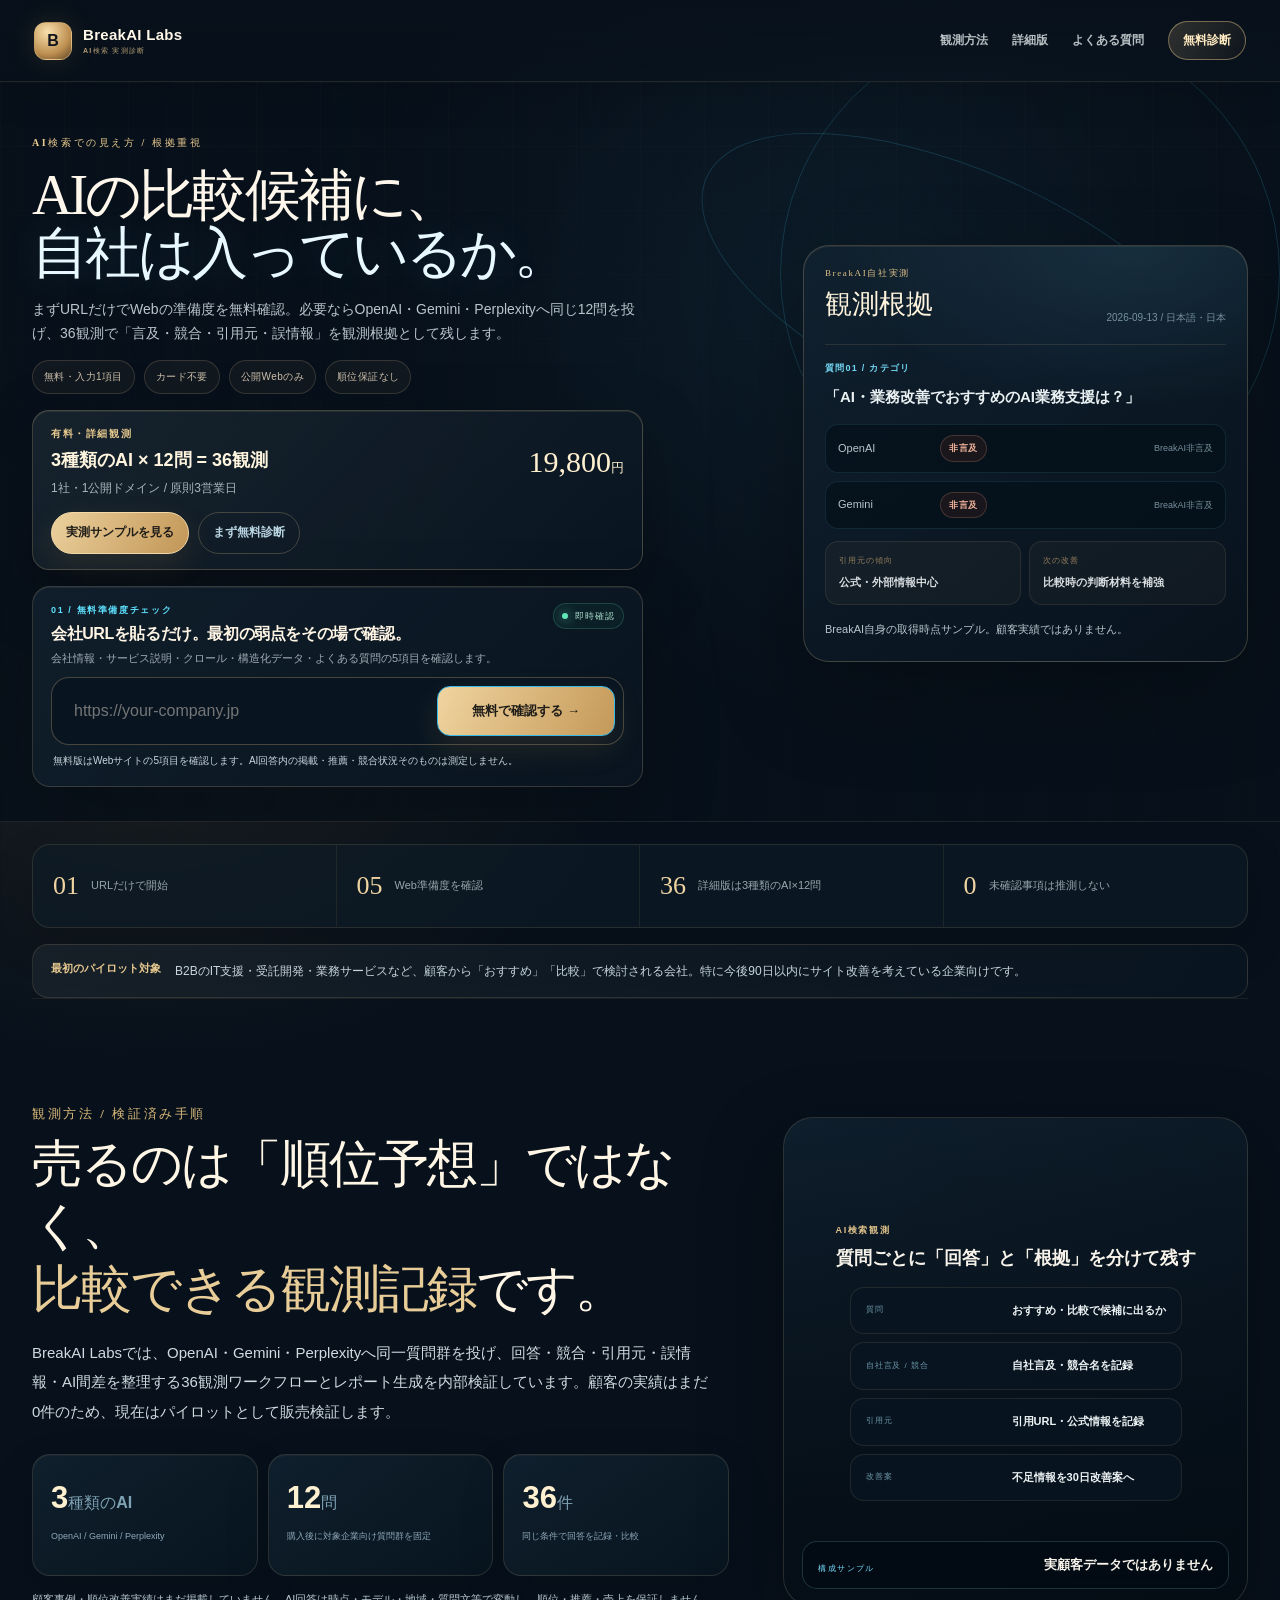
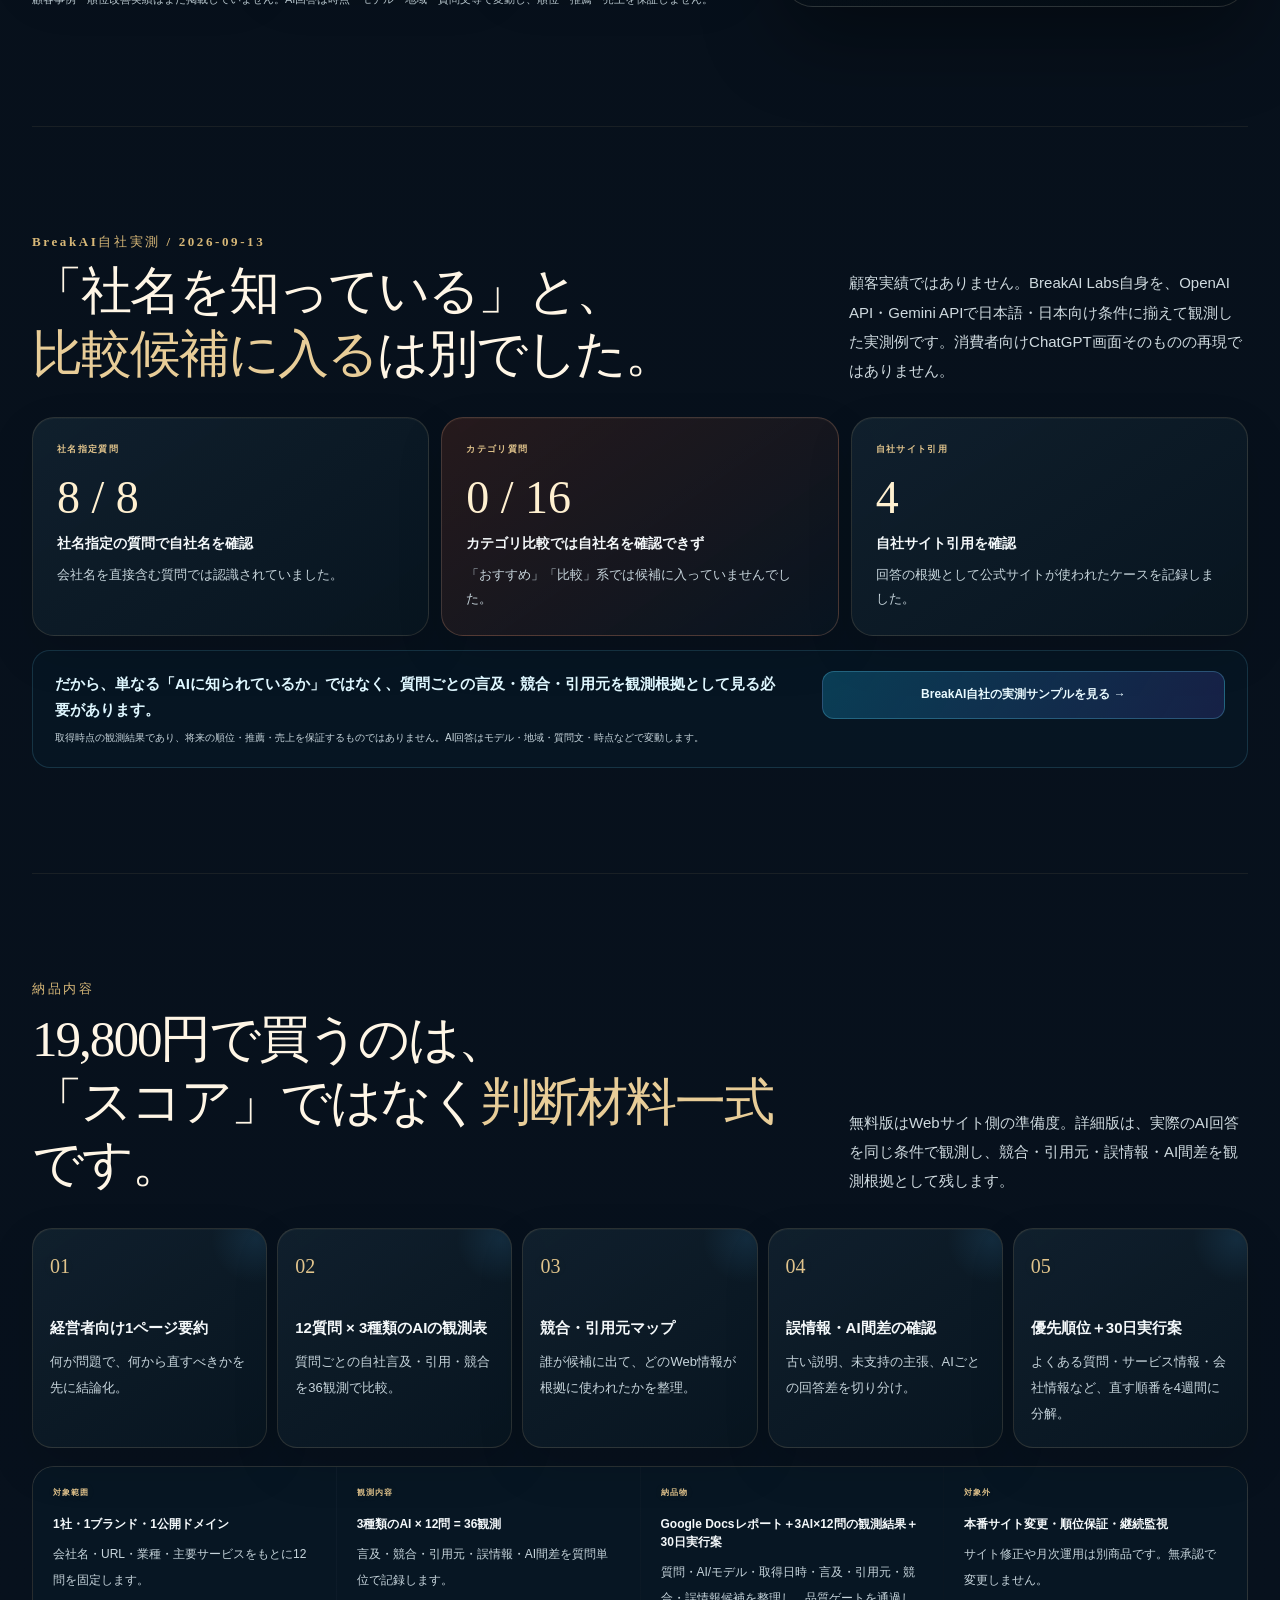
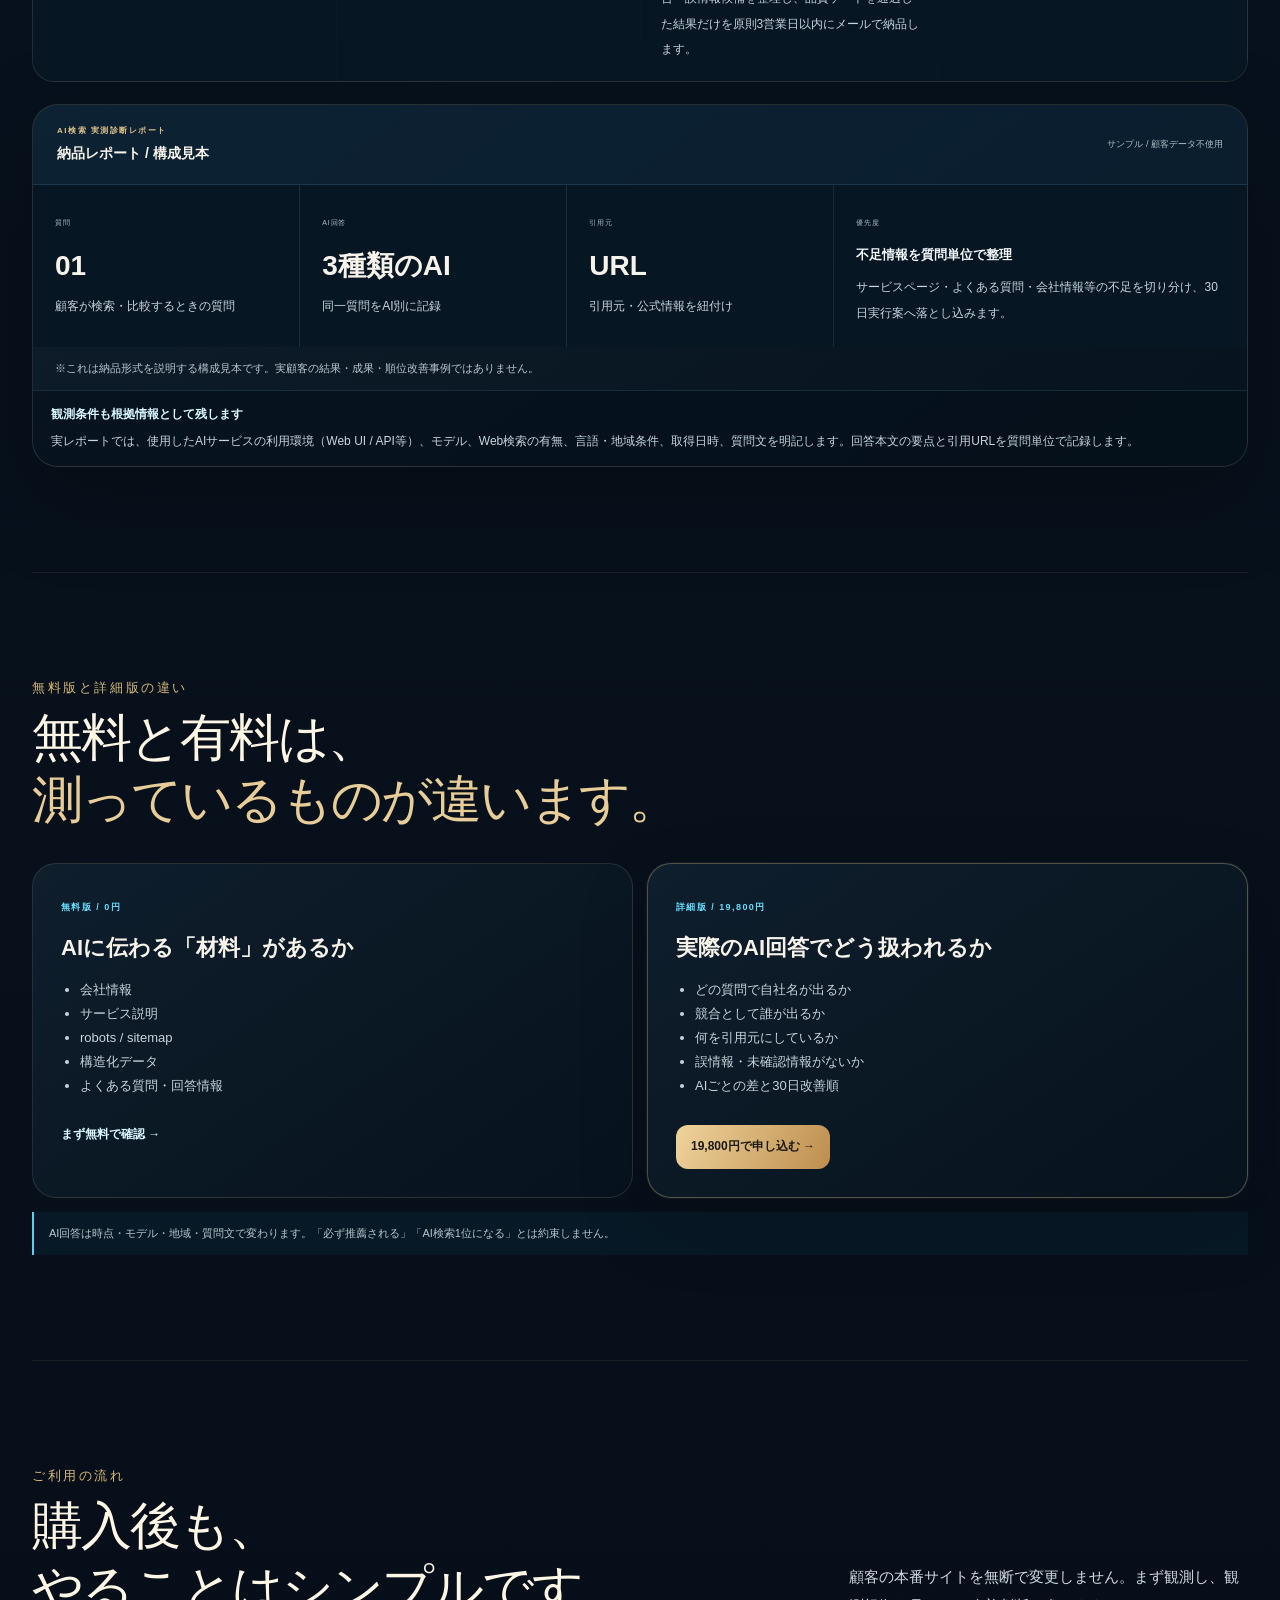
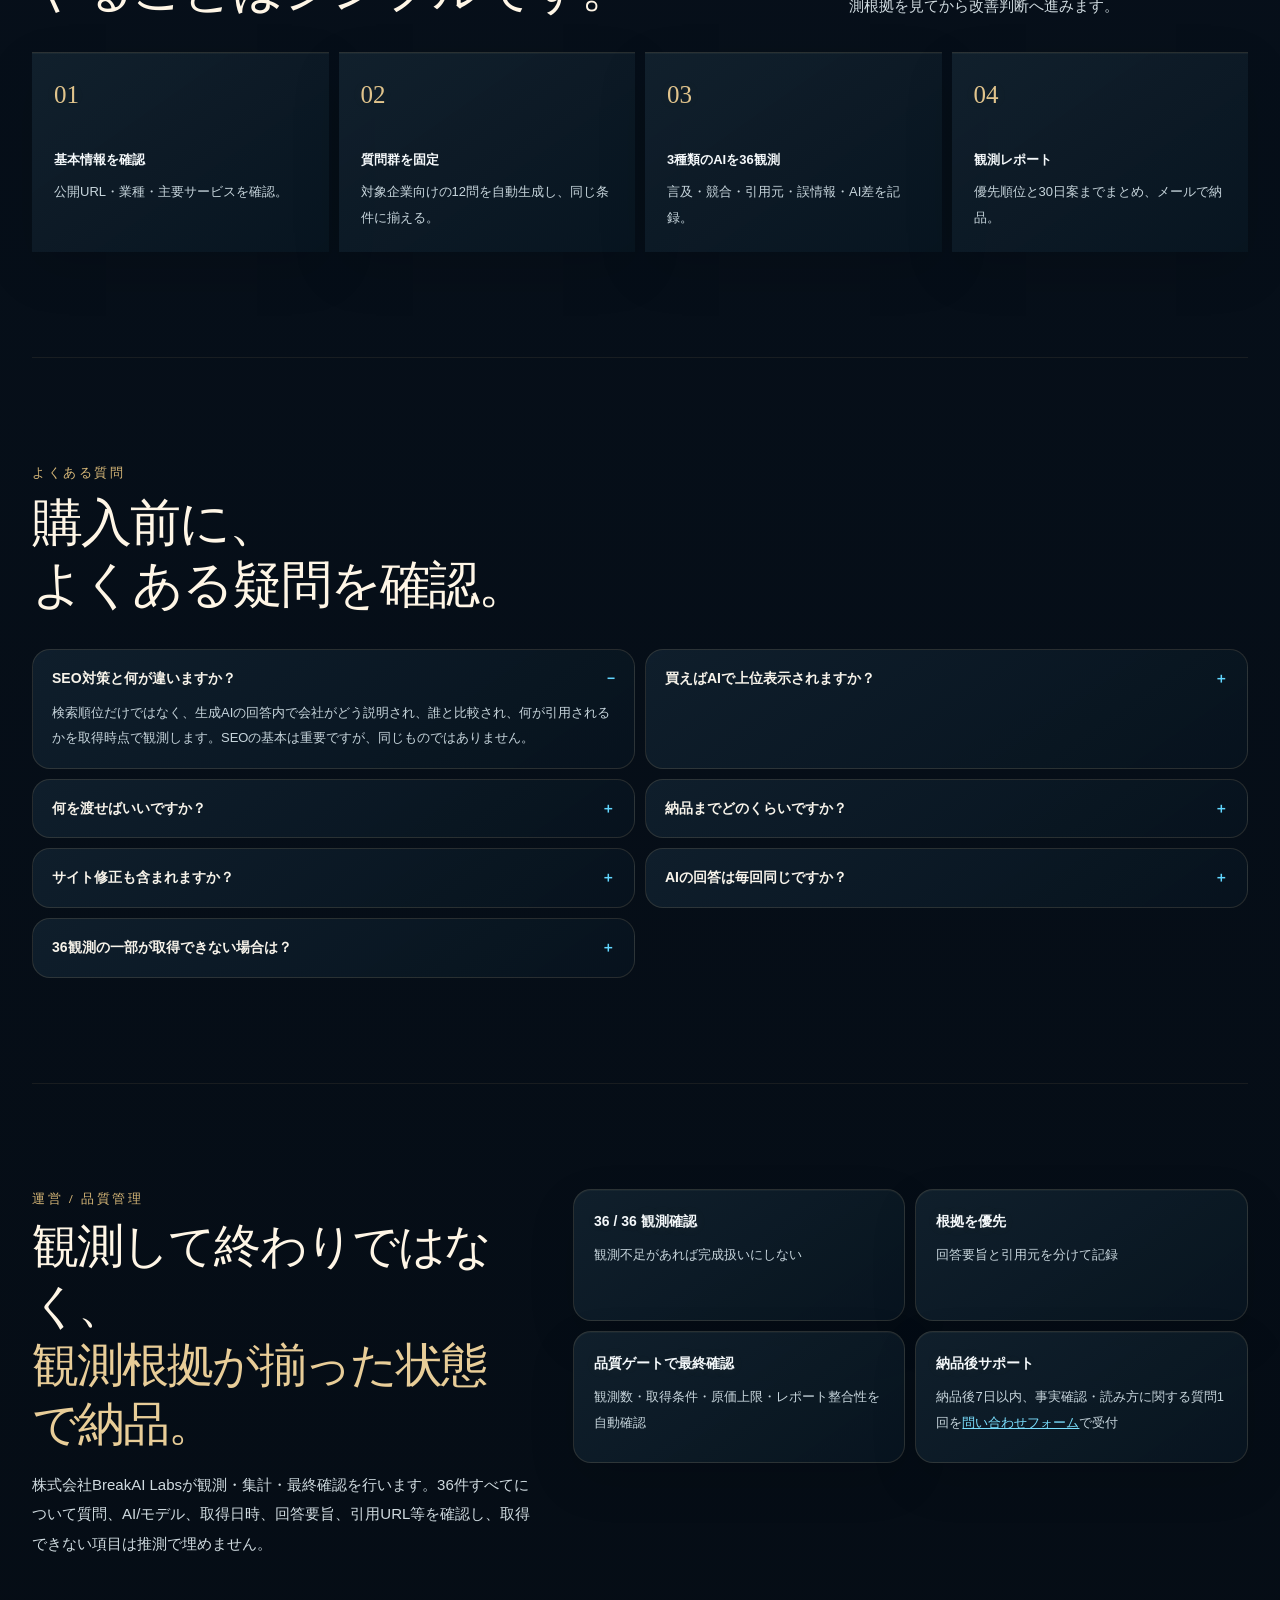
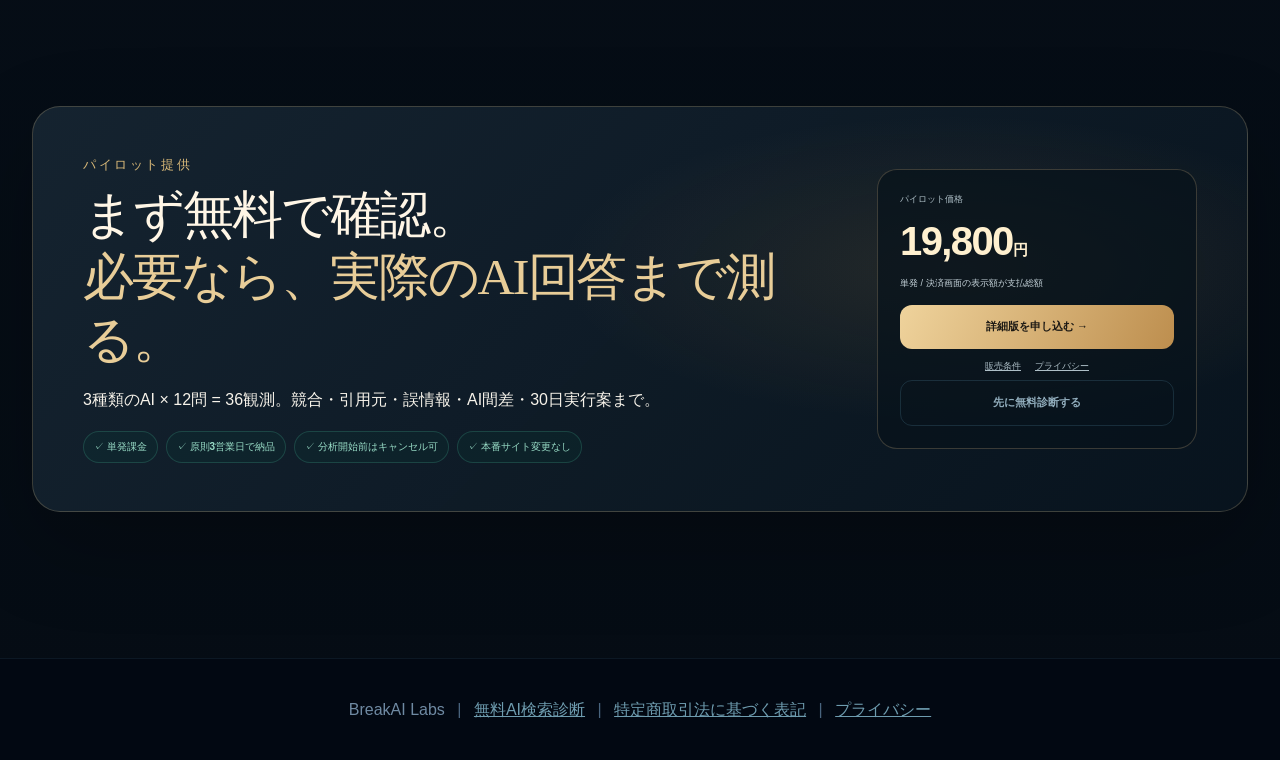
==== commit 1c6afe54: "fix: align GEO sales page with 3-provider fulfillment" ====
--- a/ai-search.html
+++ b/ai-search.html
@@ -2,13 +2,13 @@
 <html lang="ja"><head>
 <meta charset="utf-8"><meta name="viewport" content="width=device-width,initial-scale=1">
 <title>AI検索に伝わるWeb準備度を無料チェック｜BreakAI Labs</title>
-<meta name="description" content="会社URLだけでAI検索向けWeb準備度を無料診断。詳細版ではOpenAI・Geminiを24観測し、競合・引用元・誤情報・30日改善案まで観測根拠付きで整理します。">
+<meta name="description" content="会社URLだけでAI検索向けWeb準備度を無料診断。詳細版ではOpenAI・Gemini・Perplexityを36観測し、競合・引用元・誤情報・30日改善案まで観測根拠付きで整理します。">
 <link rel="stylesheet" href="styles.css"><link rel="stylesheet" href="ai-search.css">
 <link rel="icon" type="image/png" sizes="32x32" href="favicon-32x32.png?v=20260916-gold-b">
 </head><body class="geoPremium">
 <nav class="geoTopbar" aria-label="AI検索診断ナビ"><a class="geoBrand" href="ai-search.html"><span class="geoBrandMark">B</span><span><b>BreakAI Labs</b><small>AI検索 実測診断</small></span></a><div class="geoNavLinks"><a href="#proof">観測方法</a><a href="#deliverables">詳細版</a><a href="#faq">よくある質問</a><a class="geoNavCta" href="#free-diagnosis">無料診断</a></div></nav>
 <header id="diagnose" class="hero futureHero"><div class="futureGrid"></div><div class="futureOrbit futureOrbitA"></div><div class="futureOrbit futureOrbitB"></div><div class="wrap futureHeroInner">
-<div class="futureCopy"><p class="eyebrow">AI検索での見え方 / 根拠重視</p><h1>AIの比較候補に、<br><span>自社は入っているか。</span></h1><p class="lead">まずURLだけでWebの準備度を無料確認。必要ならOpenAI・Geminiへ同じ12問を投げ、24観測で「言及・競合・引用元・誤情報」を観測根拠として残します。</p><div class="futureChips"><span>無料・入力1項目</span><span>カード不要</span><span>公開Webのみ</span><span>順位保証なし</span></div><div class="geoHeroOffer"><div><small>有料・詳細観測</small><b>2種類のAI × 12問 = 24観測</b><span>1社・1公開ドメイン / 原則3営業日</span></div><strong>19,800<em>円</em></strong><div class="geoHeroOfferActions"><a href="geo-evidence-sample.html" data-sample-cta>実測サンプルを見る</a><a href="#free-diagnosis">まず無料診断</a></div></div></div>
+<div class="futureCopy"><p class="eyebrow">AI検索での見え方 / 根拠重視</p><h1>AIの比較候補に、<br><span>自社は入っているか。</span></h1><p class="lead">まずURLだけでWebの準備度を無料確認。必要ならOpenAI・Gemini・Perplexityへ同じ12問を投げ、36観測で「言及・競合・引用元・誤情報」を観測根拠として残します。</p><div class="futureChips"><span>無料・入力1項目</span><span>カード不要</span><span>公開Webのみ</span><span>順位保証なし</span></div><div class="geoHeroOffer"><div><small>有料・詳細観測</small><b>3種類のAI × 12問 = 36観測</b><span>1社・1公開ドメイン / 原則3営業日</span></div><strong>19,800<em>円</em></strong><div class="geoHeroOfferActions"><a href="geo-evidence-sample.html" data-sample-cta>実測サンプルを見る</a><a href="#free-diagnosis">まず無料診断</a></div></div></div>
 <aside class="geoHeroDossier" aria-label="AI検索 実測診断レポート実測プレビュー">
 <div class="geoDossierTop"><span>BreakAI自社実測</span><b>観測根拠</b><small>2026-09-13 / 日本語・日本</small></div>
 <div class="geoDossierQuestion"><small>質問01 / カテゴリ</small><strong>「AI・業務改善でおすすめのAI業務支援は？」</strong></div>
@@ -20,14 +20,14 @@
 <div class="geoDossierFoot"><div><small>引用元の傾向</small><b>公式・外部情報中心</b></div><div><small>次の改善</small><b>比較時の判断材料を補強</b></div></div>
 <p>BreakAI自身の取得時点サンプル。顧客実績ではありません。</p>
 </aside>
-<section id="free-diagnosis" class="aiGuidePanel dialoguePanel" aria-label="無料AI検索診断"><div class="guideHead"><div><small>01 / 無料準備度チェック</small><b>会社URLを貼るだけ。最初の弱点をその場で確認。</b><p>会社情報・サービス説明・クロール・構造化データ・よくある質問の5項目を確認します。</p></div><span class="guideStatus"><i></i> 即時確認</span></div><div class="mobileHeroCommercial"><a href="geo-evidence-sample.html" data-sample-cta>実測サンプル</a><span>詳細版 19,800円 / 原則3営業日</span></div><div id="guideChat" class="guideChat" aria-live="polite"><div class="guideMsg ai">公開URLを貼り付けてください。会社名やカード入力は不要です。取得できない情報は推測して採点しません。</div></div><div class="guideComposer"><input id="guideQuestion" autocomplete="off" inputmode="url" aria-label="会社サイトURL" placeholder="https://your-company.jp"><button id="guideAskBtn" type="button">無料で確認する <span>→</span></button></div><p id="guideError" class="guideError hidden" role="alert" aria-live="assertive"></p><p class="freeScopeNote">無料版はWebサイトの5項目を確認します。AI回答内の掲載・推薦・競合状況そのものは測定しません。</p><div id="guideQuick" class="guideQuick"><button type="button" data-guide="何が分かる？">無料で分かること</button><button type="button" data-guide="競合との差を知りたい">競合比較は？</button><button type="button" data-guide="料金を教えて">詳細版の料金</button></div><div class="guideCollected"><span id="urlSummary">URL：未入力</span><span>入力 1項目</span><span>カード不要</span></div><p id="guideReply" class="guideReply">まず無料で「AIに説明できる材料が揃っているか」を確認。その後、必要な会社だけ実際のAI回答を24観測します。</p></section>
+<section id="free-diagnosis" class="aiGuidePanel dialoguePanel" aria-label="無料AI検索診断"><div class="guideHead"><div><small>01 / 無料準備度チェック</small><b>会社URLを貼るだけ。最初の弱点をその場で確認。</b><p>会社情報・サービス説明・クロール・構造化データ・よくある質問の5項目を確認します。</p></div><span class="guideStatus"><i></i> 即時確認</span></div><div class="mobileHeroCommercial"><a href="geo-evidence-sample.html" data-sample-cta>実測サンプル</a><span>詳細版 19,800円 / 原則3営業日</span></div><div id="guideChat" class="guideChat" aria-live="polite"><div class="guideMsg ai">公開URLを貼り付けてください。会社名やカード入力は不要です。取得できない情報は推測して採点しません。</div></div><div class="guideComposer"><input id="guideQuestion" autocomplete="off" inputmode="url" aria-label="会社サイトURL" placeholder="https://your-company.jp"><button id="guideAskBtn" type="button">無料で確認する <span>→</span></button></div><p id="guideError" class="guideError hidden" role="alert" aria-live="assertive"></p><p class="freeScopeNote">無料版はWebサイトの5項目を確認します。AI回答内の掲載・推薦・競合状況そのものは測定しません。</p><div id="guideQuick" class="guideQuick"><button type="button" data-guide="何が分かる？">無料で分かること</button><button type="button" data-guide="競合との差を知りたい">競合比較は？</button><button type="button" data-guide="料金を教えて">詳細版の料金</button></div><div class="guideCollected"><span id="urlSummary">URL：未入力</span><span>入力 1項目</span><span>カード不要</span></div><p id="guideReply" class="guideReply">まず無料で「AIに説明できる材料が揃っているか」を確認。その後、必要な会社だけ実際のAI回答を36観測します。</p></section>
 </div></header>
 <main class="wrap aiSearchPage">
-<section id="auditResult" class="panel auditResult hidden"><div class="auditTop"><div><p class="sectionKicker">無料診断結果</p><h2>AI検索向けWeb準備度</h2><p id="auditDomain" class="auditDomain"></p></div><div class="auditScore"><strong id="auditScore">--</strong><span id="auditGrade">診断中</span></div></div><div id="auditMetrics" class="auditMetrics"></div><div class="auditFix"><p class="sectionKicker">最優先の改善候補</p><ol id="auditRecommendations"></ol></div><div class="paidUpsell"><small>AI回答の詳細観測</small><h3>次は「Webが整っているか」ではなく、実際のAI回答を測ります。</h3><p>OpenAI・Geminiに同じ12問を投げ、合計24観測。自社の出現、競合、引用元、誤った説明、AIごとの差、30日改善計画まで整理します。</p><div class="paidPrice"><span>パイロット価格</span><b>19,800円</b></div><a id="paidCta" data-paid-cta class="btn full paidCta" href="https://buy.stripe.com/6oUfZibYzcmGfSE2yj1gs0c">19,800円で詳細版を申し込む</a><p class="paidGate">24観測ワークフローと納品形式は内部検証済みです。決済後24時間以内に必要事項をご案内し、情報確認後、原則3営業日以内に観測レポートをメールでお送りします。決済画面の表示額が支払総額です。</p></div><p id="auditDisclosure" class="note"></p></section>
-<section class="geoTrustBar" aria-label="無料診断の安心情報"><div><b>01</b><span>URLだけで開始</span></div><div><b>05</b><span>Web準備度を確認</span></div><div><b>24</b><span>詳細版は2種類のAI×12問</span></div><div><b>0</b><span>未確認事項は推測しない</span></div></section><section class="geoFitStrip"><b>最初のパイロット対象</b><span>B2BのIT支援・受託開発・業務サービスなど、顧客から「おすすめ」「比較」で検討される会社。特に今後90日以内にサイト改善を考えている企業向けです。</span></section>
+<section id="auditResult" class="panel auditResult hidden"><div class="auditTop"><div><p class="sectionKicker">無料診断結果</p><h2>AI検索向けWeb準備度</h2><p id="auditDomain" class="auditDomain"></p></div><div class="auditScore"><strong id="auditScore">--</strong><span id="auditGrade">診断中</span></div></div><div id="auditMetrics" class="auditMetrics"></div><div class="auditFix"><p class="sectionKicker">最優先の改善候補</p><ol id="auditRecommendations"></ol></div><div class="paidUpsell"><small>AI回答の詳細観測</small><h3>次は「Webが整っているか」ではなく、実際のAI回答を測ります。</h3><p>OpenAI・Gemini・Perplexityに同じ12問を投げ、合計36観測。自社の出現、競合、引用元、誤った説明、AIごとの差、30日改善計画まで整理します。</p><div class="paidPrice"><span>パイロット価格</span><b>19,800円</b></div><a id="paidCta" data-paid-cta class="btn full paidCta" href="#geo-checkout">19,800円で詳細版を申し込む</a><p class="paidGate">36観測ワークフローと納品形式は内部検証済みです。決済確認後に自動で観測・品質確認を進め、原則3営業日以内に観測レポートをメールでお送りします。決済画面の表示額が支払総額です。</p></div><p id="auditDisclosure" class="note"></p></section>
+<section class="geoTrustBar" aria-label="無料診断の安心情報"><div><b>01</b><span>URLだけで開始</span></div><div><b>05</b><span>Web準備度を確認</span></div><div><b>36</b><span>詳細版は3種類のAI×12問</span></div><div><b>0</b><span>未確認事項は推測しない</span></div></section><section class="geoFitStrip"><b>最初のパイロット対象</b><span>B2BのIT支援・受託開発・業務サービスなど、顧客から「おすすめ」「比較」で検討される会社。特に今後90日以内にサイト改善を考えている企業向けです。</span></section>
 
 <section id="proof" class="geoStory">
-<div class="geoStoryCopy"><p class="sectionKicker">観測方法 / 検証済み手順</p><h2>売るのは「順位予想」ではなく、<br><em>比較できる観測記録</em>です。</h2><p>BreakAI Labsでは、OpenAI・Geminiへ同一質問群を投げ、回答・競合・引用元・誤情報・AI間差を整理する24観測ワークフローとレポート生成を内部検証しています。顧客の実績はまだ0件のため、現在はパイロットとして販売検証します。</p><div class="geoEvidenceStats"><article><strong>2<span>種類のAI</span></strong><small>OpenAI / Gemini</small></article><article><strong>12<span>問</span></strong><small>購入後に対象企業向け質問群を固定</small></article><article><strong>24<span>件</span></strong><small>同じ条件で回答を記録・比較</small></article></div><p class="geoDisclosure">顧客事例・順位改善実績はまだ掲載していません。AI回答は時点・モデル・地域・質問文等で変動し、順位・推薦・売上を保証しません。</p></div>
+<div class="geoStoryCopy"><p class="sectionKicker">観測方法 / 検証済み手順</p><h2>売るのは「順位予想」ではなく、<br><em>比較できる観測記録</em>です。</h2><p>BreakAI Labsでは、OpenAI・Gemini・Perplexityへ同一質問群を投げ、回答・競合・引用元・誤情報・AI間差を整理する36観測ワークフローとレポート生成を内部検証しています。顧客の実績はまだ0件のため、現在はパイロットとして販売検証します。</p><div class="geoEvidenceStats"><article><strong>3<span>種類のAI</span></strong><small>OpenAI / Gemini / Perplexity</small></article><article><strong>12<span>問</span></strong><small>購入後に対象企業向け質問群を固定</small></article><article><strong>36<span>件</span></strong><small>同じ条件で回答を記録・比較</small></article></div><p class="geoDisclosure">顧客事例・順位改善実績はまだ掲載していません。AI回答は時点・モデル・地域・質問文等で変動し、順位・推薦・売上を保証しません。</p></div>
 <div class="geoStoryVisual geoEvidencePreview" aria-label="AI検索実測レポートの構成見本"><div class="evidencePreviewHead"><small>AI検索観測</small><b>質問ごとに「回答」と「根拠」を分けて残す</b></div><div class="evidencePreviewRows"><div><span>質問</span><b>おすすめ・比較で候補に出るか</b></div><div><span>自社言及 / 競合</span><b>自社言及・競合名を記録</b></div><div><span>引用元</span><b>引用URL・公式情報を記録</b></div><div><span>改善案</span><b>不足情報を30日改善案へ</b></div></div><div class="geoVideoBadge"><span>構成サンプル</span><b>実顧客データではありません</b></div></div>
 </section>
 
@@ -45,20 +45,20 @@
 <div class="geoSectionHead"><div><p class="sectionKicker">納品内容</p><h2>19,800円で買うのは、<br>「スコア」ではなく<span>判断材料一式</span>です。</h2></div><p>無料版はWebサイト側の準備度。詳細版は、実際のAI回答を同じ条件で観測し、競合・引用元・誤情報・AI間差を観測根拠として残します。</p></div>
 <div class="geoDeliverableGrid">
 <article><small>01</small><b>経営者向け1ページ要約</b><span>何が問題で、何から直すべきかを先に結論化。</span></article>
-<article><small>02</small><b>12質問 × 2種類のAIの観測表</b><span>質問ごとの自社言及・引用・競合を24観測で比較。</span></article>
+<article><small>02</small><b>12質問 × 3種類のAIの観測表</b><span>質問ごとの自社言及・引用・競合を36観測で比較。</span></article>
 <article><small>03</small><b>競合・引用元マップ</b><span>誰が候補に出て、どのWeb情報が根拠に使われたかを整理。</span></article>
 <article><small>04</small><b>誤情報・AI間差の確認</b><span>古い説明、未支持の主張、AIごとの回答差を切り分け。</span></article>
 <article><small>05</small><b>優先順位＋30日実行案</b><span>よくある質問・サービス情報・会社情報など、直す順番を4週間に分解。</span></article>
 </div>
 <div class="geoScopeCard" aria-label="19,800円詳細版の提供範囲">
 <div><small>対象範囲</small><b>1社・1ブランド・1公開ドメイン</b><span>会社名・URL・業種・主要サービスをもとに12問を固定します。</span></div>
-<div><small>観測内容</small><b>2種類のAI × 12問 = 24観測</b><span>言及・競合・引用元・誤情報・AI間差を質問単位で記録します。</span></div>
-<div><small>納品物</small><b>PDF要約＋24観測一覧（CSV）＋30日実行案</b><span>全24件に質問・AI/モデル・取得日時・回答要旨・引用URL・競合/誤情報タグを記録。観測開始前に12問一覧をご確認いただき、確認完了後に観測を開始します。必要情報の確認後、原則3営業日以内にメールで納品します。</span></div>
+<div><small>観測内容</small><b>3種類のAI × 12問 = 36観測</b><span>言及・競合・引用元・誤情報・AI間差を質問単位で記録します。</span></div>
+<div><small>納品物</small><b>Google Docsレポート＋3AI×12問の観測結果＋30日実行案</b><span>質問・AI/モデル・取得日時・言及・引用元・競合・誤情報候補を整理し、品質ゲートを通過した結果だけを原則3営業日以内にメールで納品します。</span></div>
 <div><small>対象外</small><b>本番サイト変更・順位保証・継続監視</b><span>サイト修正や月次運用は別商品です。無承認で変更しません。</span></div>
 </div>
 <div class="geoReportMock" aria-label="納品レポート構成見本">
 <div class="geoReportTop"><div><small>AI検索 実測診断レポート</small><b>納品レポート / 構成見本</b></div><span>サンプル / 顧客データ不使用</span></div>
-<div class="geoReportBody"><div class="geoReportKpi"><small>質問</small><strong>01</strong><span>顧客が検索・比較するときの質問</span></div><div class="geoReportKpi"><small>AI回答</small><strong>2種類のAI</strong><span>同一質問をAI別に記録</span></div><div class="geoReportKpi"><small>引用元</small><strong>URL</strong><span>引用元・公式情報を紐付け</span></div><div class="geoReportAction"><small>優先度</small><b>不足情報を質問単位で整理</b><span>サービスページ・よくある質問・会社情報等の不足を切り分け、30日実行案へ落とし込みます。</span></div></div>
+<div class="geoReportBody"><div class="geoReportKpi"><small>質問</small><strong>01</strong><span>顧客が検索・比較するときの質問</span></div><div class="geoReportKpi"><small>AI回答</small><strong>3種類のAI</strong><span>同一質問をAI別に記録</span></div><div class="geoReportKpi"><small>引用元</small><strong>URL</strong><span>引用元・公式情報を紐付け</span></div><div class="geoReportAction"><small>優先度</small><b>不足情報を質問単位で整理</b><span>サービスページ・よくある質問・会社情報等の不足を切り分け、30日実行案へ落とし込みます。</span></div></div>
 <p>※これは納品形式を説明する構成見本です。実顧客の結果・成果・順位改善事例ではありません。</p>
 <div class="geoMethodNote"><b>観測条件も根拠情報として残します</b><span>実レポートでは、使用したAIサービスの利用環境（Web UI / API等）、モデル、Web検索の有無、言語・地域条件、取得日時、質問文を明記します。回答本文の要点と引用URLを質問単位で記録します。</span></div>
 </div>
@@ -66,13 +66,13 @@
 
 <section class="geoCompare">
 <div class="geoSectionHead"><div><p class="sectionKicker">無料版と詳細版の違い</p><h2>無料と有料は、<br><span>測っているものが違います。</span></h2></div></div>
-<div class="geoCompareGrid"><article><small>無料版 / 0円</small><h3>AIに伝わる「材料」があるか</h3><ul><li>会社情報</li><li>サービス説明</li><li>robots / sitemap</li><li>構造化データ</li><li>よくある質問・回答情報</li></ul><a href="#free-diagnosis">まず無料で確認 →</a></article><article class="isPaid"><small>詳細版 / 19,800円</small><h3>実際のAI回答でどう扱われるか</h3><ul><li>どの質問で自社名が出るか</li><li>競合として誰が出るか</li><li>何を引用元にしているか</li><li>誤情報・未確認情報がないか</li><li>AIごとの差と30日改善順</li></ul><a data-paid-cta href="https://buy.stripe.com/6oUfZibYzcmGfSE2yj1gs0c">19,800円で申し込む →</a></article></div>
+<div class="geoCompareGrid"><article><small>無料版 / 0円</small><h3>AIに伝わる「材料」があるか</h3><ul><li>会社情報</li><li>サービス説明</li><li>robots / sitemap</li><li>構造化データ</li><li>よくある質問・回答情報</li></ul><a href="#free-diagnosis">まず無料で確認 →</a></article><article class="isPaid"><small>詳細版 / 19,800円</small><h3>実際のAI回答でどう扱われるか</h3><ul><li>どの質問で自社名が出るか</li><li>競合として誰が出るか</li><li>何を引用元にしているか</li><li>誤情報・未確認情報がないか</li><li>AIごとの差と30日改善順</li></ul><a data-paid-cta href="#geo-checkout">19,800円で申し込む →</a></article></div>
 <p class="geoGuardrail">AI回答は時点・モデル・地域・質問文で変わります。「必ず推薦される」「AI検索1位になる」とは約束しません。</p>
 </section>
 
 <section class="geoProcess">
 <div class="geoSectionHead"><div><p class="sectionKicker">ご利用の流れ</p><h2>購入後も、<br>やることはシンプルです。</h2></div><p>顧客の本番サイトを無断で変更しません。まず観測し、観測根拠を見てから改善判断へ進みます。</p></div>
-<div class="geoProcessGrid"><article><i>01</i><b>基本情報を確認</b><span>会社名・URL・業種・主要サービスを確認。</span></article><article><i>02</i><b>質問群を固定</b><span>顧客が実際に聞きそうな12問を同じ条件に揃える。</span></article><article><i>03</i><b>2種類のAIを24観測</b><span>言及・競合・引用元・誤情報・AI差を記録。</span></article><article><i>04</i><b>観測レポート</b><span>優先順位と30日案までまとめ、メールで納品。</span></article></div>
+<div class="geoProcessGrid"><article><i>01</i><b>基本情報を確認</b><span>公開URL・業種・主要サービスを確認。</span></article><article><i>02</i><b>質問群を固定</b><span>対象企業向けの12問を自動生成し、同じ条件に揃える。</span></article><article><i>03</i><b>3種類のAIを36観測</b><span>言及・競合・引用元・誤情報・AI差を記録。</span></article><article><i>04</i><b>観測レポート</b><span>優先順位と30日案までまとめ、メールで納品。</span></article></div>
 </section>
 
 <section id="faq" class="geoFaq">
@@ -80,24 +80,24 @@
 <div class="geoFaqGrid">
 <details open><summary>SEO対策と何が違いますか？</summary><p>検索順位だけではなく、生成AIの回答内で会社がどう説明され、誰と比較され、何が引用されるかを取得時点で観測します。SEOの基本は重要ですが、同じものではありません。</p></details>
 <details><summary>買えばAIで上位表示されますか？</summary><p>いいえ。順位・推薦・売上は保証しません。詳細版は「今どう見えているか」と「不足情報をどこから直すか」を観測根拠付きで判断するための商品です。</p></details>
-<details><summary>何を渡せばいいですか？</summary><p>会社名、公開URL、業種、主要サービスを基本情報として確認します。機密情報や顧客個人情報は無料診断には不要です。</p></details>
+<details><summary>何を渡せばいいですか？</summary><p>公開URL、業種、主要サービスを基本情報として確認します。会社名は公開サイトから確認し、取得できない場合のみ追加確認します。機密情報や顧客個人情報は無料診断には不要です。</p></details>
 <details><summary>納品までどのくらいですか？</summary><p>必要情報の確認完了後、原則3営業日以内にレポートを提供する運用です。追加確認が必要な場合は先にお知らせします。</p></details>
 <details><summary>サイト修正も含まれますか？</summary><p>本商品は観測・分析・改善優先順位の提示までです。本番サイトの変更、DNS・サーバー設定変更、継続運用は含みません。</p></details>
-<details><summary>AIの回答は毎回同じですか？</summary><p>同じではありません。時点・モデル・地域・質問文・アカウント状態などで変動するため、取得条件と時点を明示して扱います。</p></details><details><summary>24観測の一部が取得できない場合は？</summary><p>取得不能を推測で埋めず、同条件で再観測します。それでも当社都合で約束した24観測を提供できない場合は、販売条件に従い代替提供または返金対応をご案内します。</p></details>
+<details><summary>AIの回答は毎回同じですか？</summary><p>同じではありません。時点・モデル・地域・質問文・アカウント状態などで変動するため、取得条件と時点を明示して扱います。</p></details><details><summary>36観測の一部が取得できない場合は？</summary><p>取得不能を推測で埋めず、同条件で再観測します。それでも当社都合で約束した36観測を提供できない場合は、販売条件に従い代替提供または返金対応をご案内します。</p></details>
 </div>
 </section>
 
 <section class="geoQualityBlock" aria-labelledby="quality-title">
-<div><p class="sectionKicker">運営 / 品質管理</p><h2 id="quality-title">観測して終わりではなく、<br><span>観測根拠が揃った状態で納品。</span></h2><p>株式会社BreakAI Labsが観測・集計・最終確認を行います。24件すべてについて質問、AI/モデル、取得日時、回答要旨、引用URL等を確認し、取得できない項目は推測で埋めません。</p></div>
-<div class="geoQualityChecklist"><article><b>24 / 24 観測確認</b><span>観測不足があれば完成扱いにしない</span></article><article><b>根拠を優先</b><span>回答要旨と引用元を分けて記録</span></article><article><b>人による最終確認</b><span>誤情報・AI間差・改善優先順位を最終確認</span></article><article><b>納品後サポート</b><span>納品後7日以内、事実確認・読み方に関する質問1回を<a href="https://breakai-labs.co.jp/contact">問い合わせフォーム</a>で受付</span></article></div>
+<div><p class="sectionKicker">運営 / 品質管理</p><h2 id="quality-title">観測して終わりではなく、<br><span>観測根拠が揃った状態で納品。</span></h2><p>株式会社BreakAI Labsが観測・集計・最終確認を行います。36件すべてについて質問、AI/モデル、取得日時、回答要旨、引用URL等を確認し、取得できない項目は推測で埋めません。</p></div>
+<div class="geoQualityChecklist"><article><b>36 / 36 観測確認</b><span>観測不足があれば完成扱いにしない</span></article><article><b>根拠を優先</b><span>回答要旨と引用元を分けて記録</span></article><article><b>品質ゲートで最終確認</b><span>観測数・取得条件・原価上限・レポート整合性を自動確認</span></article><article><b>納品後サポート</b><span>納品後7日以内、事実確認・読み方に関する質問1回を<a href="https://breakai-labs.co.jp/contact">問い合わせフォーム</a>で受付</span></article></div>
 </section>
 
 <section class="geoFinalCta">
-<div><p class="sectionKicker">パイロット提供</p><h2>まず無料で確認。<br><span>必要なら、実際のAI回答まで測る。</span></h2><p>2種類のAI × 12問 = 24観測。競合・引用元・誤情報・AI間差・30日実行案まで。</p><div class="geoCheckoutTrust"><span>✓ 単発課金</span><span>✓ 原則3営業日で納品</span><span>✓ 分析開始前はキャンセル可</span><span>✓ 本番サイト変更なし</span></div></div><div class="geoFinalPrice"><small>パイロット価格</small><strong>19,800<em>円</em></strong><span>単発 / 決済画面の表示額が支払総額</span><a data-paid-cta href="https://buy.stripe.com/6oUfZibYzcmGfSE2yj1gs0c">詳細版を申し込む →</a><div class="geoCheckoutLinks"><a href="legal.html?from=geo">販売条件</a><a href="privacy.html?from=geo">プライバシー</a></div><a class="secondaryLink" href="#free-diagnosis">先に無料診断する</a></div>
+<div><p class="sectionKicker">パイロット提供</p><h2>まず無料で確認。<br><span>必要なら、実際のAI回答まで測る。</span></h2><p>3種類のAI × 12問 = 36観測。競合・引用元・誤情報・AI間差・30日実行案まで。</p><div class="geoCheckoutTrust"><span>✓ 単発課金</span><span>✓ 原則3営業日で納品</span><span>✓ 分析開始前はキャンセル可</span><span>✓ 本番サイト変更なし</span></div></div><div class="geoFinalPrice"><small>パイロット価格</small><strong>19,800<em>円</em></strong><span>単発 / 決済画面の表示額が支払総額</span><a data-paid-cta href="#geo-checkout">詳細版を申し込む →</a><div class="geoCheckoutLinks"><a href="legal.html?from=geo">販売条件</a><a href="privacy.html?from=geo">プライバシー</a></div><a class="secondaryLink" href="#free-diagnosis">先に無料診断する</a></div>
 </section>
-<div class="geoMobileSticky"><a href="#free-diagnosis">無料診断</a><a data-paid-cta href="https://buy.stripe.com/6oUfZibYzcmGfSE2yj1gs0c"><small>パイロット価格</small>19,800円 申込</a></div>
+<div class="geoMobileSticky"><a href="#free-diagnosis">無料診断</a><a data-paid-cta href="#geo-checkout"><small>パイロット価格</small>19,800円 申込</a></div>
 </main>
 <footer><div class="wrap">BreakAI Labs <span class="footerSep">|</span> <a href="#free-diagnosis">無料AI検索診断</a> <span class="footerSep">|</span> <a href="legal.html?from=geo">特定商取引法に基づく表記</a> <span class="footerSep">|</span> <a href="privacy.html?from=geo">プライバシー</a></div></footer>
-<script src="ai-search-interact.js?v=20260914-geo-live"></script>
+<script src="ai-search-interact.js?v=20261009-prospect-v1"></script>
 <script src="breakai-voice-nav.js?v=20260922-aihome-23" defer></script>
 </body></html>
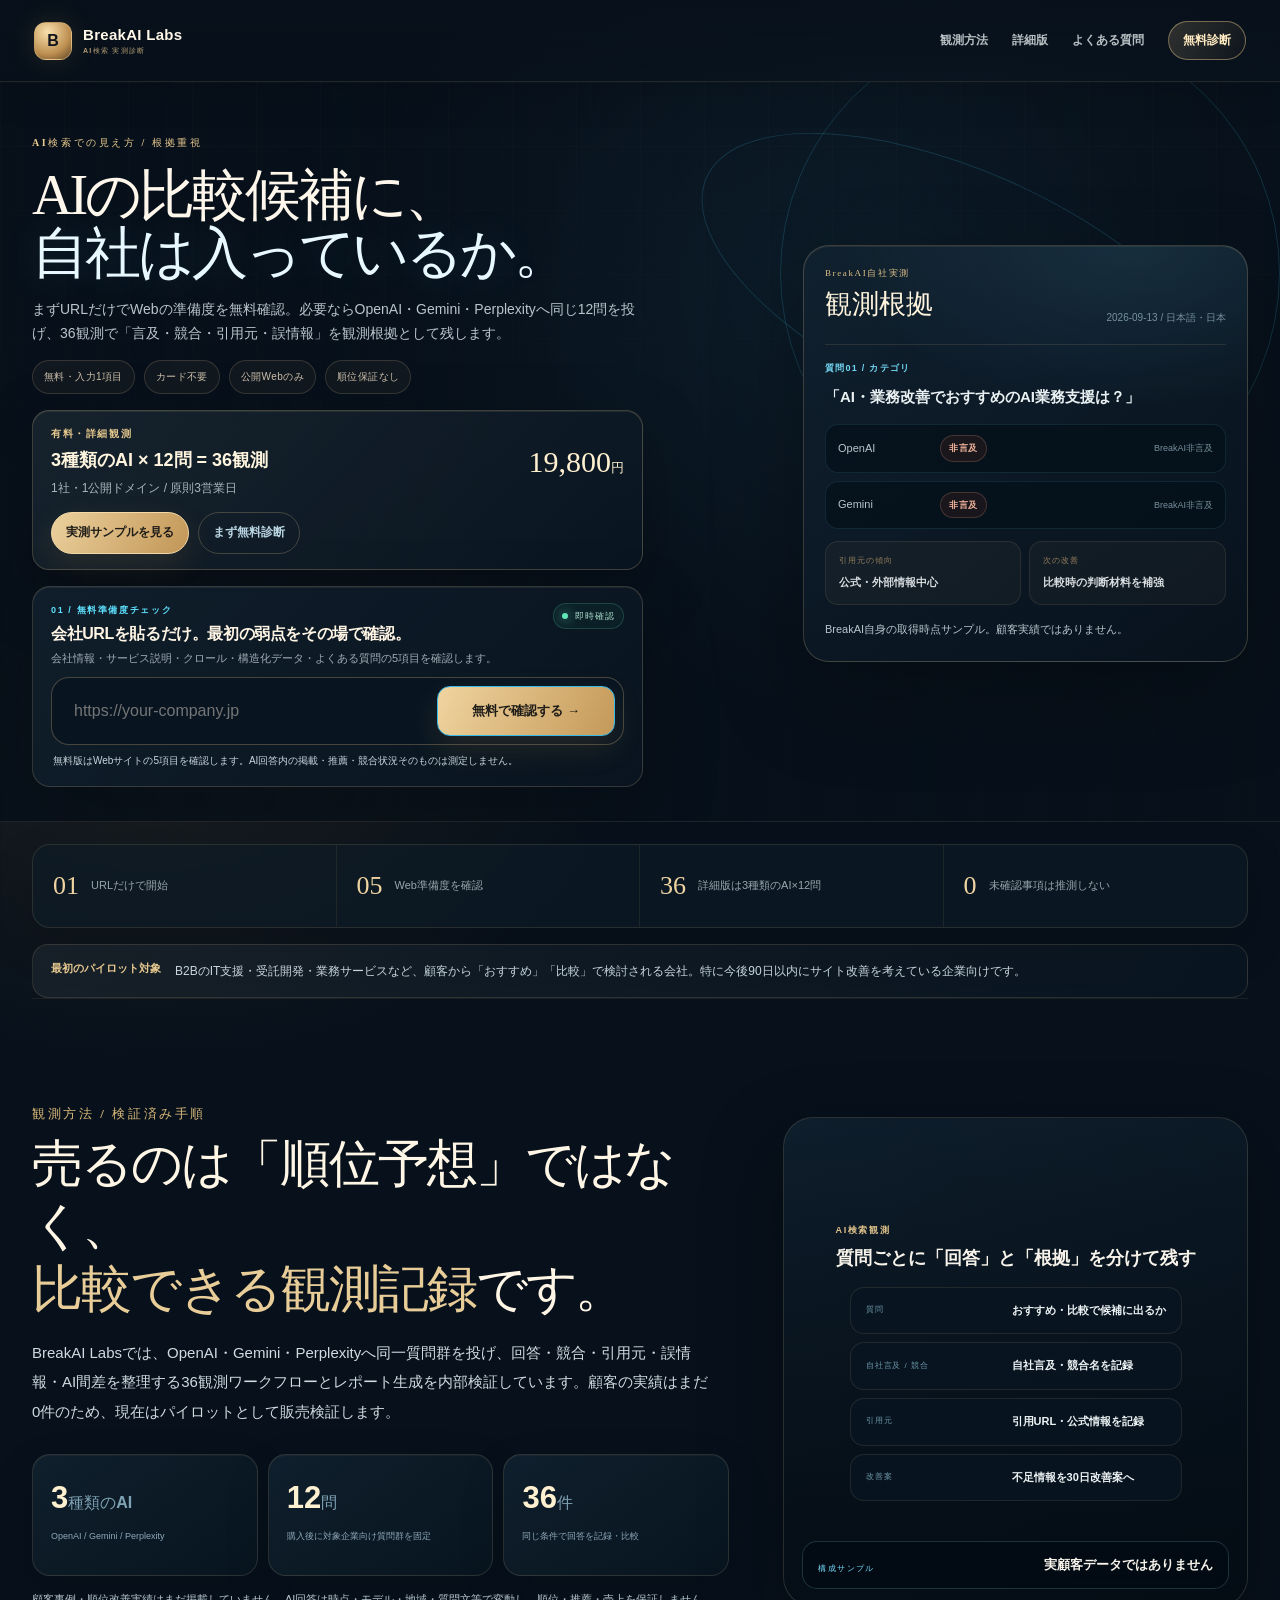
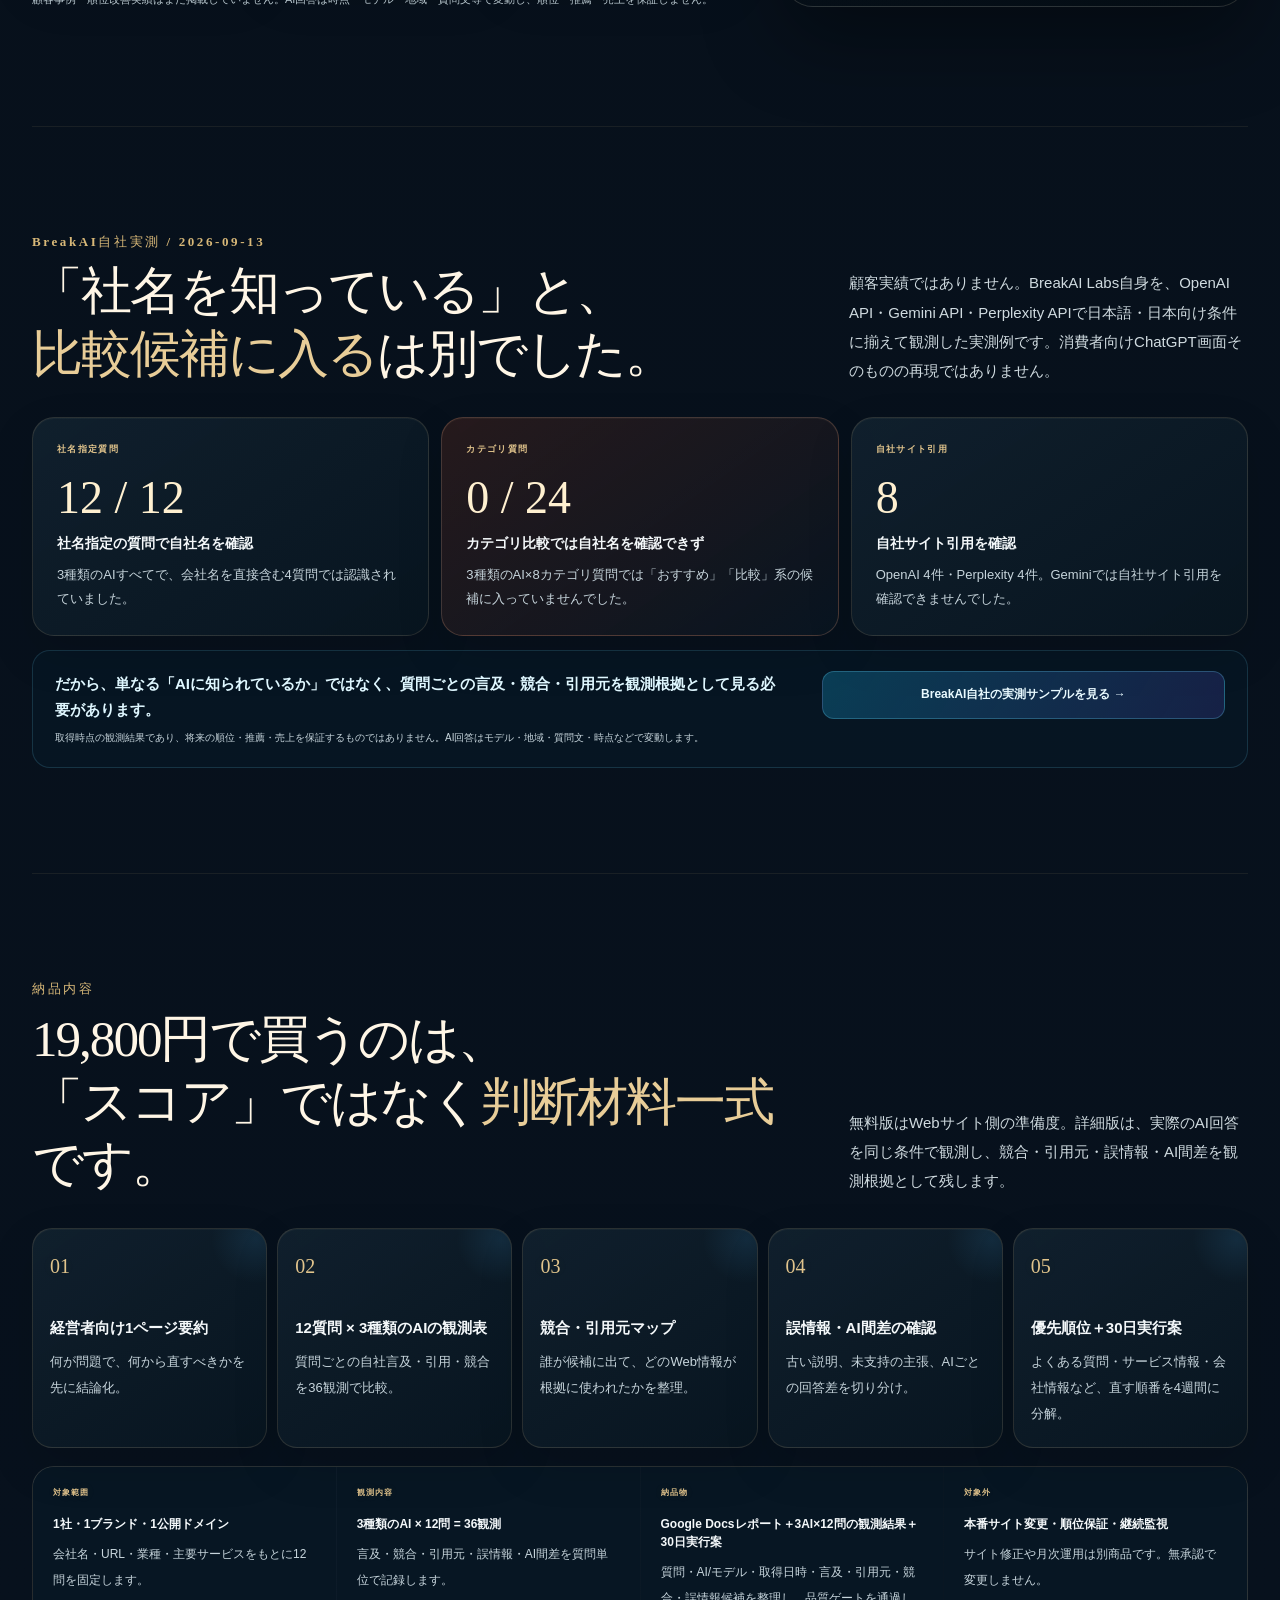
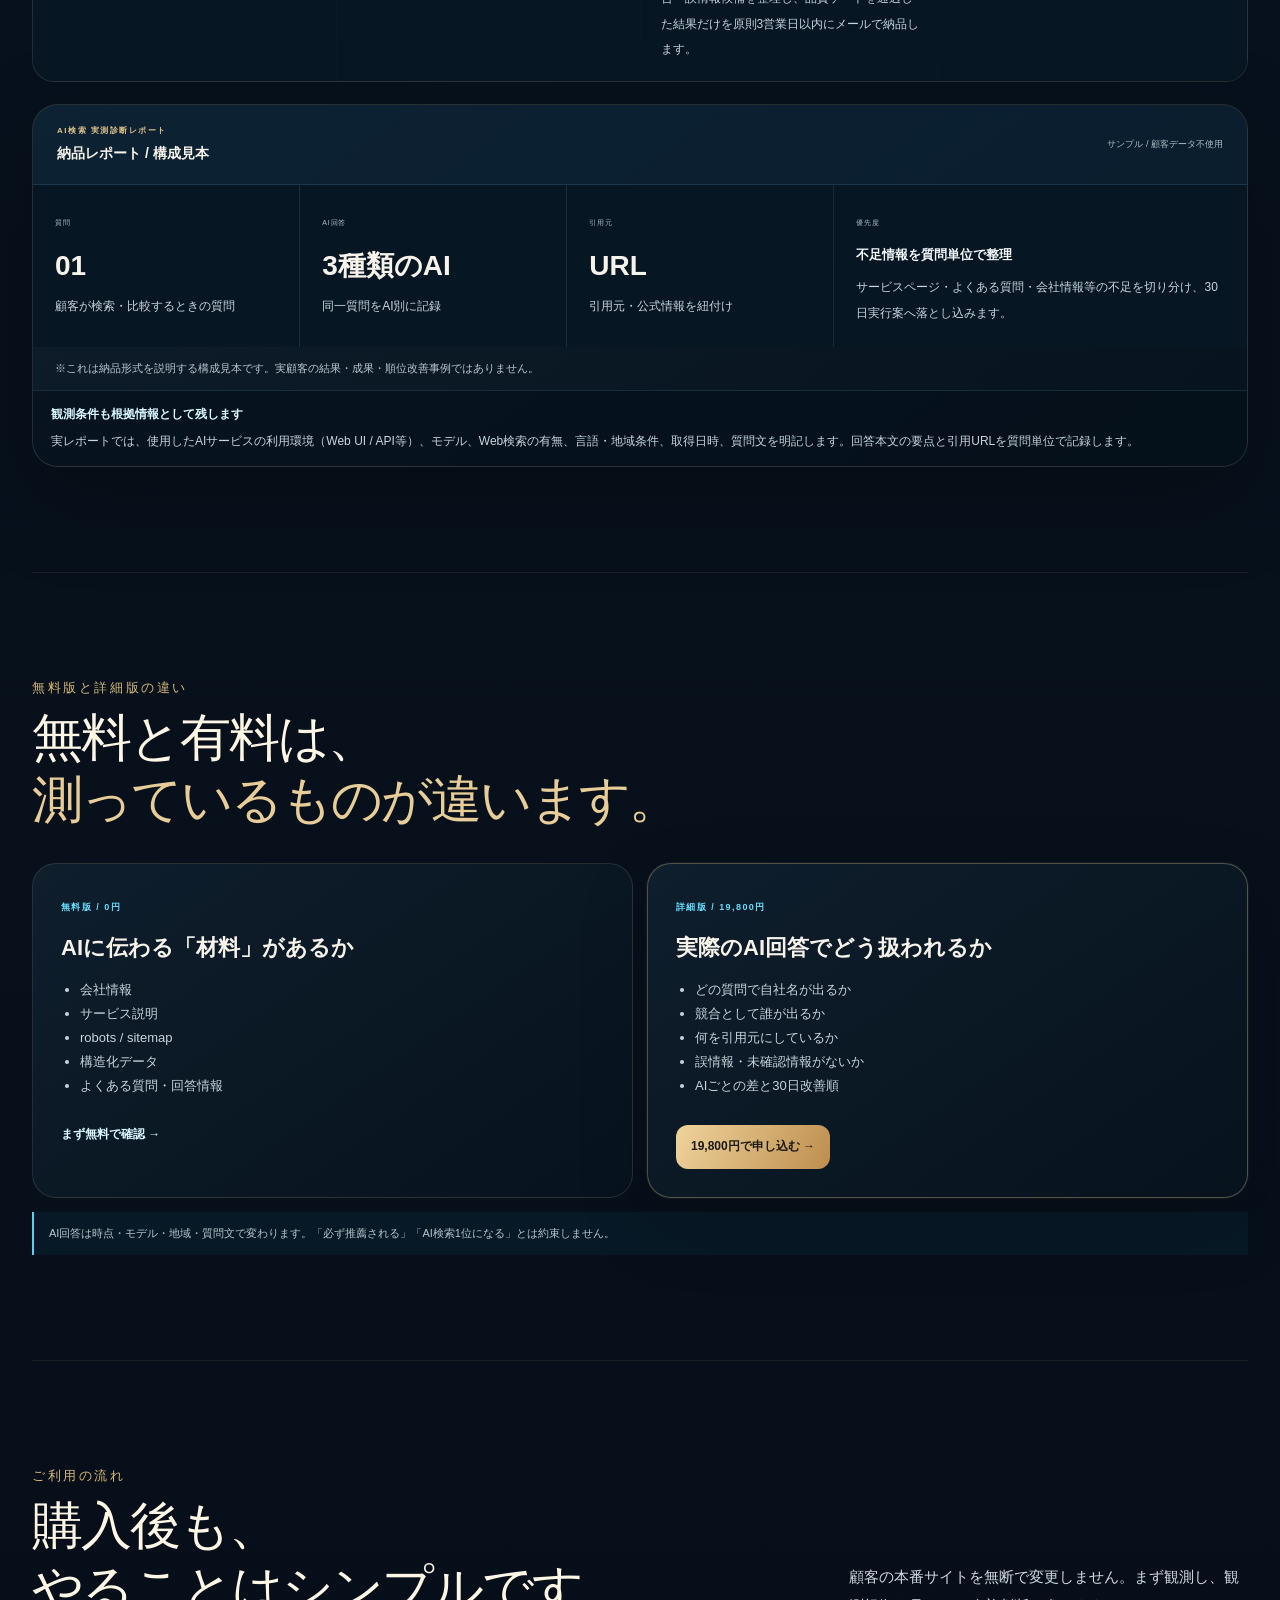
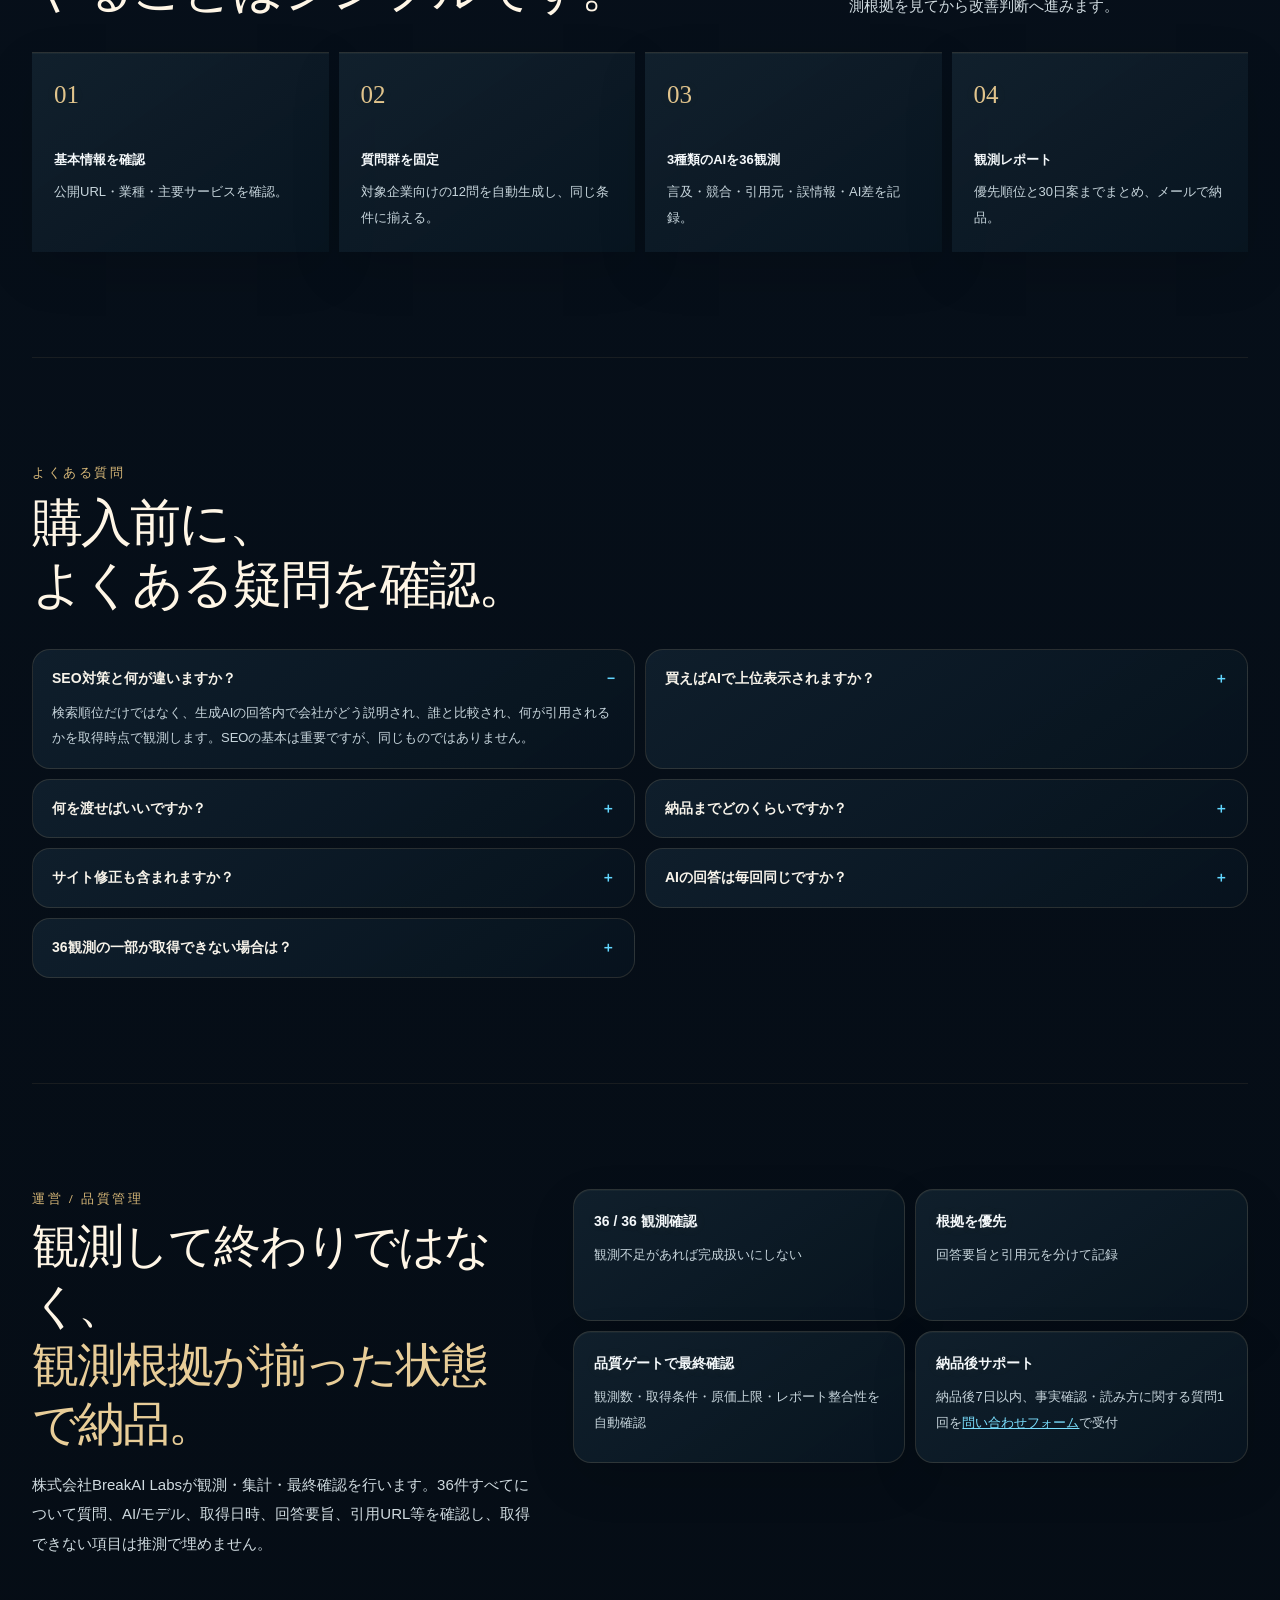
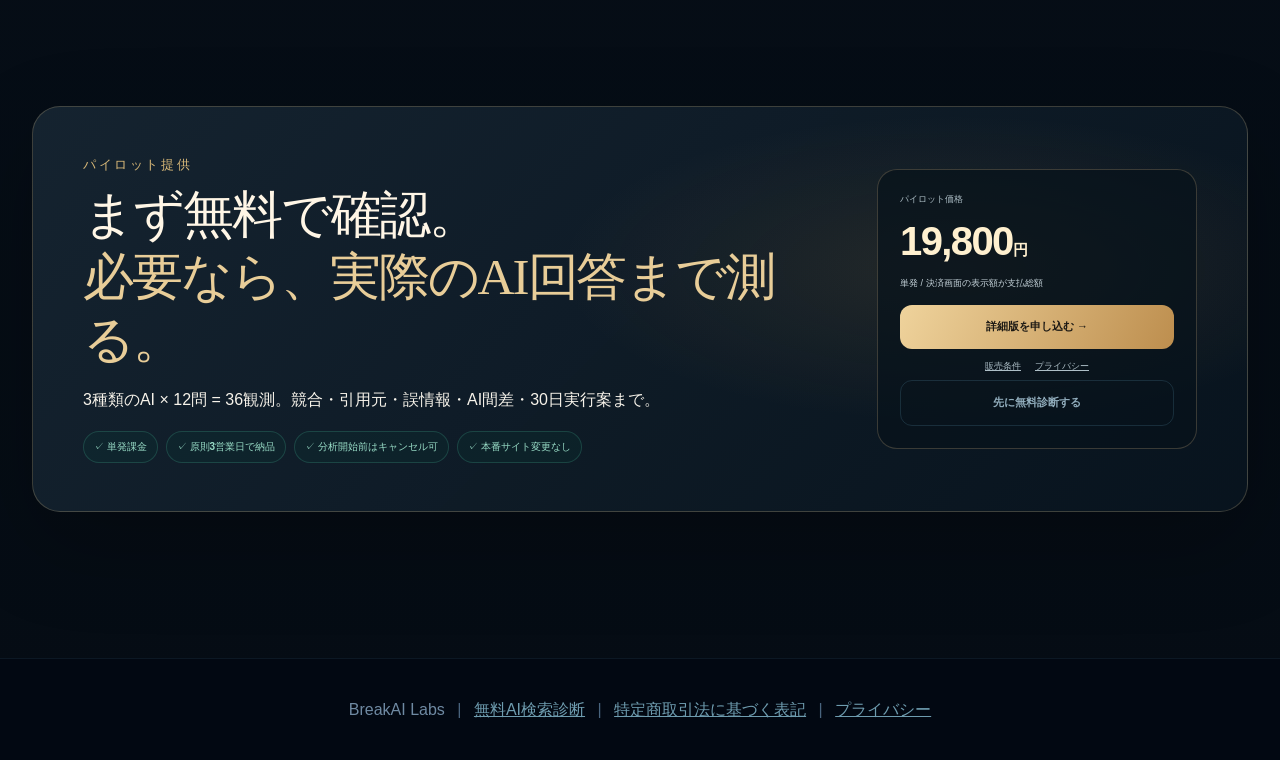
==== commit d4ab1bed: "feat: restore Perplexity to GEO 36-observation offer" ====
--- a/ai-search.html
+++ b/ai-search.html
@@ -32,11 +32,11 @@
 </section>
 
 <section class="geoSelfProof" aria-labelledby="self-proof-title">
-<div class="geoSectionHead"><div><p class="sectionKicker">BreakAI自社実測 / 2026-09-13</p><h2 id="self-proof-title">「社名を知っている」と、<br><span>比較候補に入る</span>は別でした。</h2></div><p>顧客実績ではありません。BreakAI Labs自身を、OpenAI API・Gemini APIで日本語・日本向け条件に揃えて観測した実測例です。消費者向けChatGPT画面そのものの再現ではありません。</p></div>
+<div class="geoSectionHead"><div><p class="sectionKicker">BreakAI自社実測 / 2026-09-13</p><h2 id="self-proof-title">「社名を知っている」と、<br><span>比較候補に入る</span>は別でした。</h2></div><p>顧客実績ではありません。BreakAI Labs自身を、OpenAI API・Gemini API・Perplexity APIで日本語・日本向け条件に揃えて観測した実測例です。消費者向けChatGPT画面そのものの再現ではありません。</p></div>
 <div class="geoSelfProofGrid">
-<article><small>社名指定質問</small><strong>8 / 8</strong><b>社名指定の質問で自社名を確認</b><span>会社名を直接含む質問では認識されていました。</span></article>
-<article class="isAlert"><small>カテゴリ質問</small><strong>0 / 16</strong><b>カテゴリ比較では自社名を確認できず</b><span>「おすすめ」「比較」系では候補に入っていませんでした。</span></article>
-<article><small>自社サイト引用</small><strong>4</strong><b>自社サイト引用を確認</b><span>回答の根拠として公式サイトが使われたケースを記録しました。</span></article>
+<article><small>社名指定質問</small><strong>12 / 12</strong><b>社名指定の質問で自社名を確認</b><span>3種類のAIすべてで、会社名を直接含む4質問では認識されていました。</span></article>
+<article class="isAlert"><small>カテゴリ質問</small><strong>0 / 24</strong><b>カテゴリ比較では自社名を確認できず</b><span>3種類のAI×8カテゴリ質問では「おすすめ」「比較」系の候補に入っていませんでした。</span></article>
+<article><small>自社サイト引用</small><strong>8</strong><b>自社サイト引用を確認</b><span>OpenAI 4件・Perplexity 4件。Geminiでは自社サイト引用を確認できませんでした。</span></article>
 </div>
 <div class="geoSelfProofConclusion"><div><b>だから、単なる「AIに知られているか」ではなく、質問ごとの言及・競合・引用元を観測根拠として見る必要があります。</b><span>取得時点の観測結果であり、将来の順位・推薦・売上を保証するものではありません。AI回答はモデル・地域・質問文・時点などで変動します。</span></div><a class="geoProofLink" href="geo-evidence-sample.html" data-sample-cta>BreakAI自社の実測サンプルを見る →</a></div>
 </section>
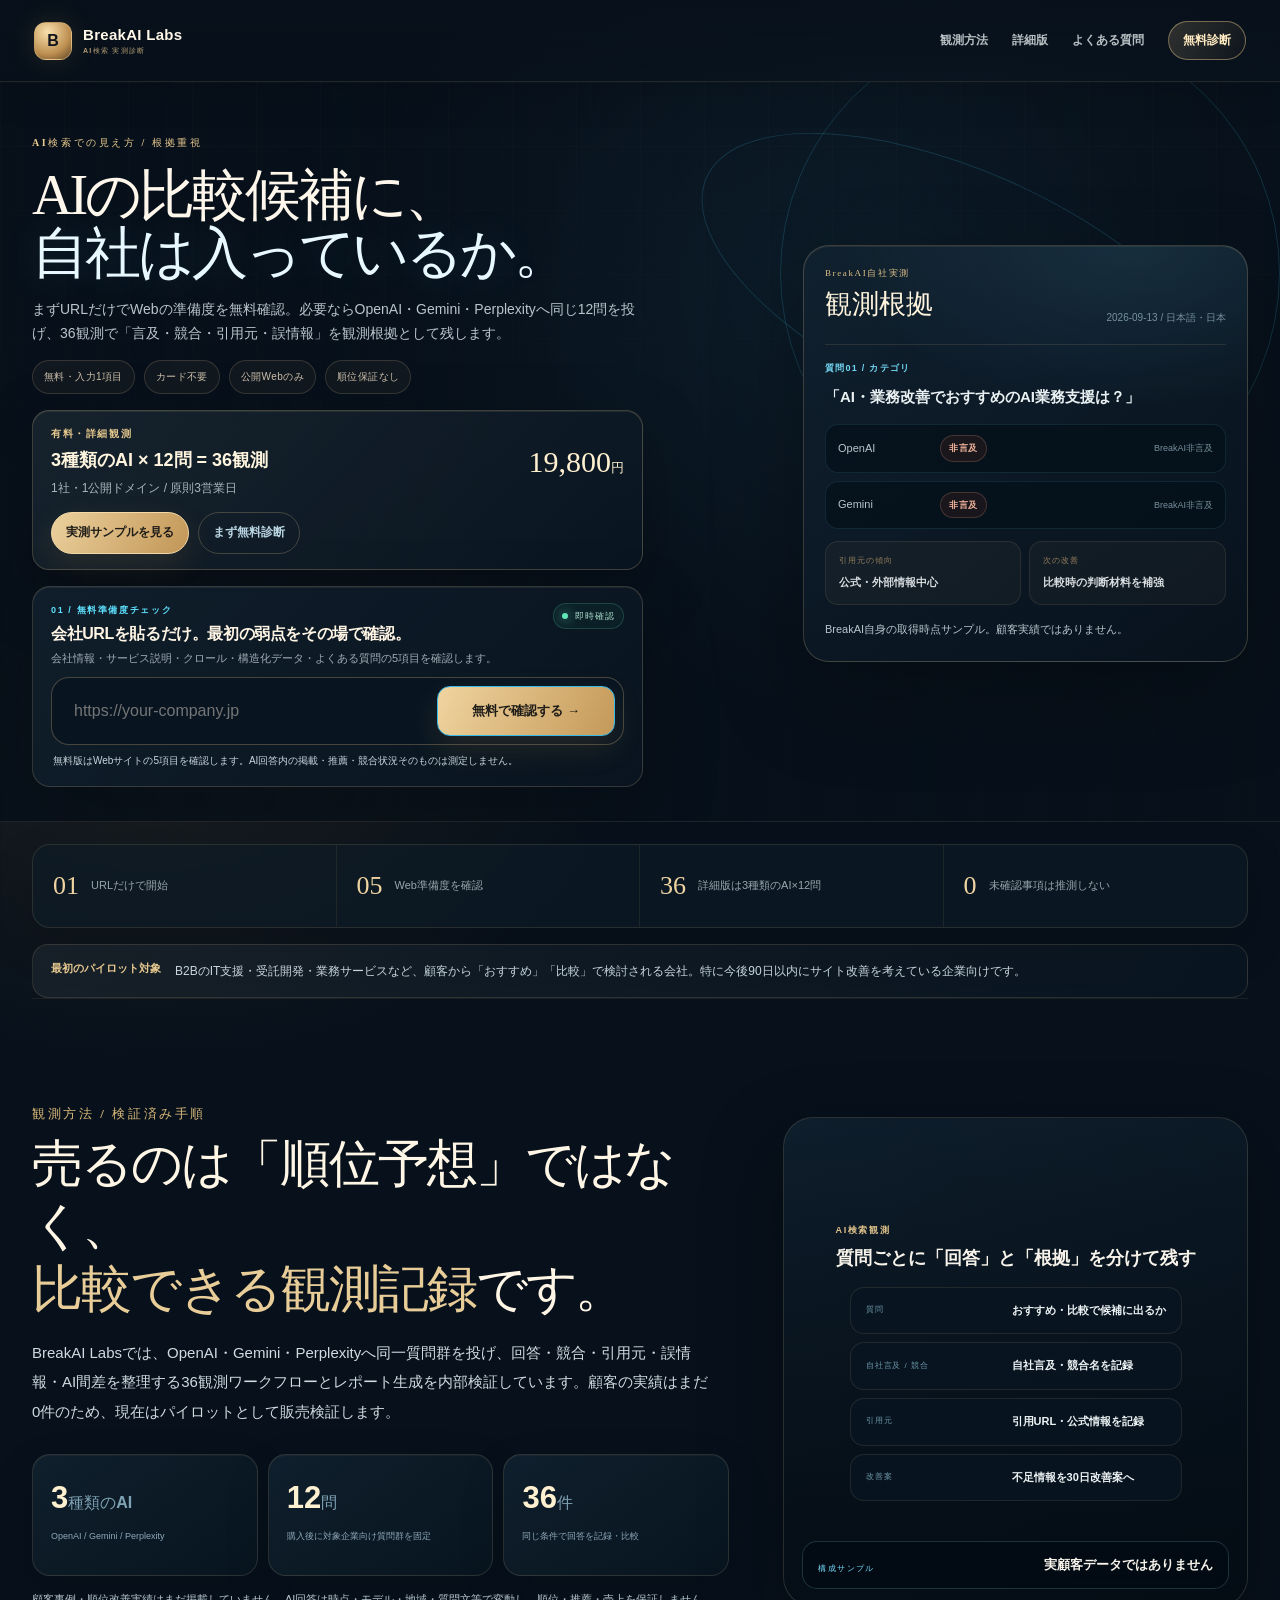
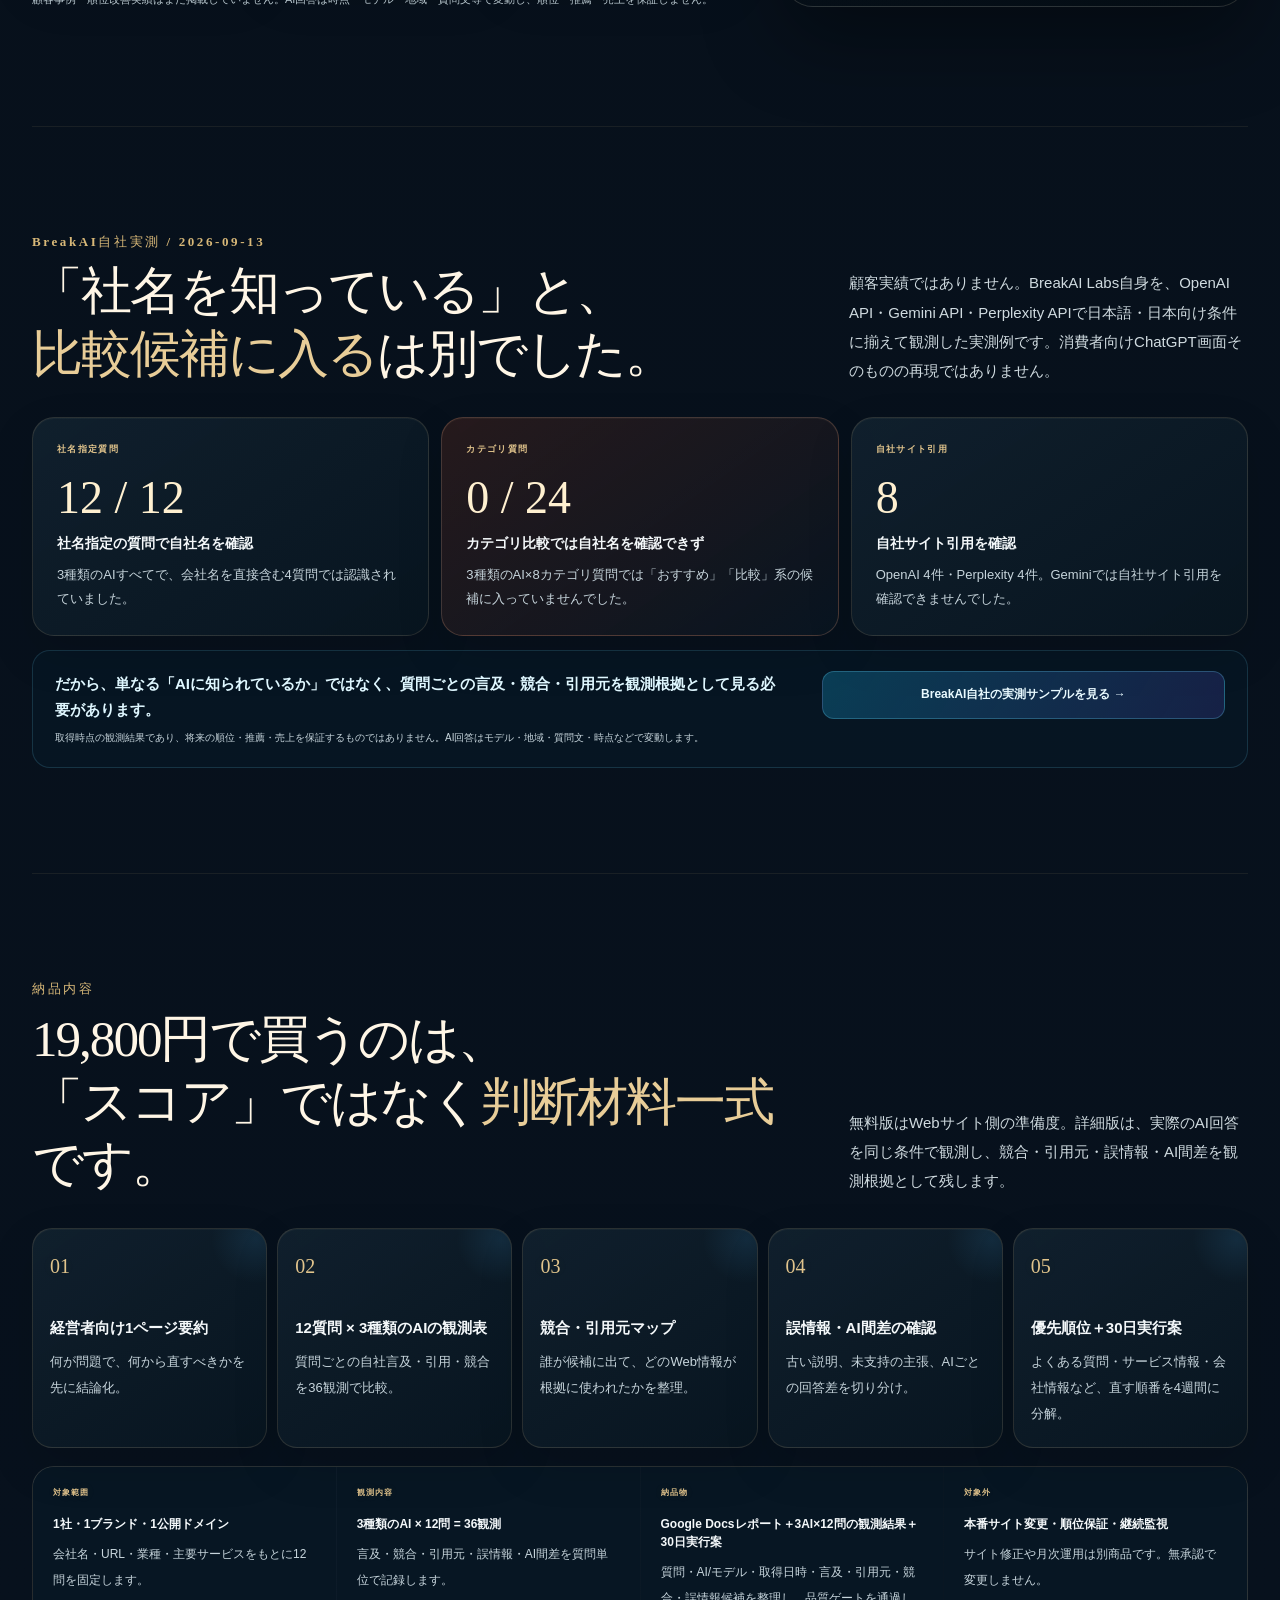
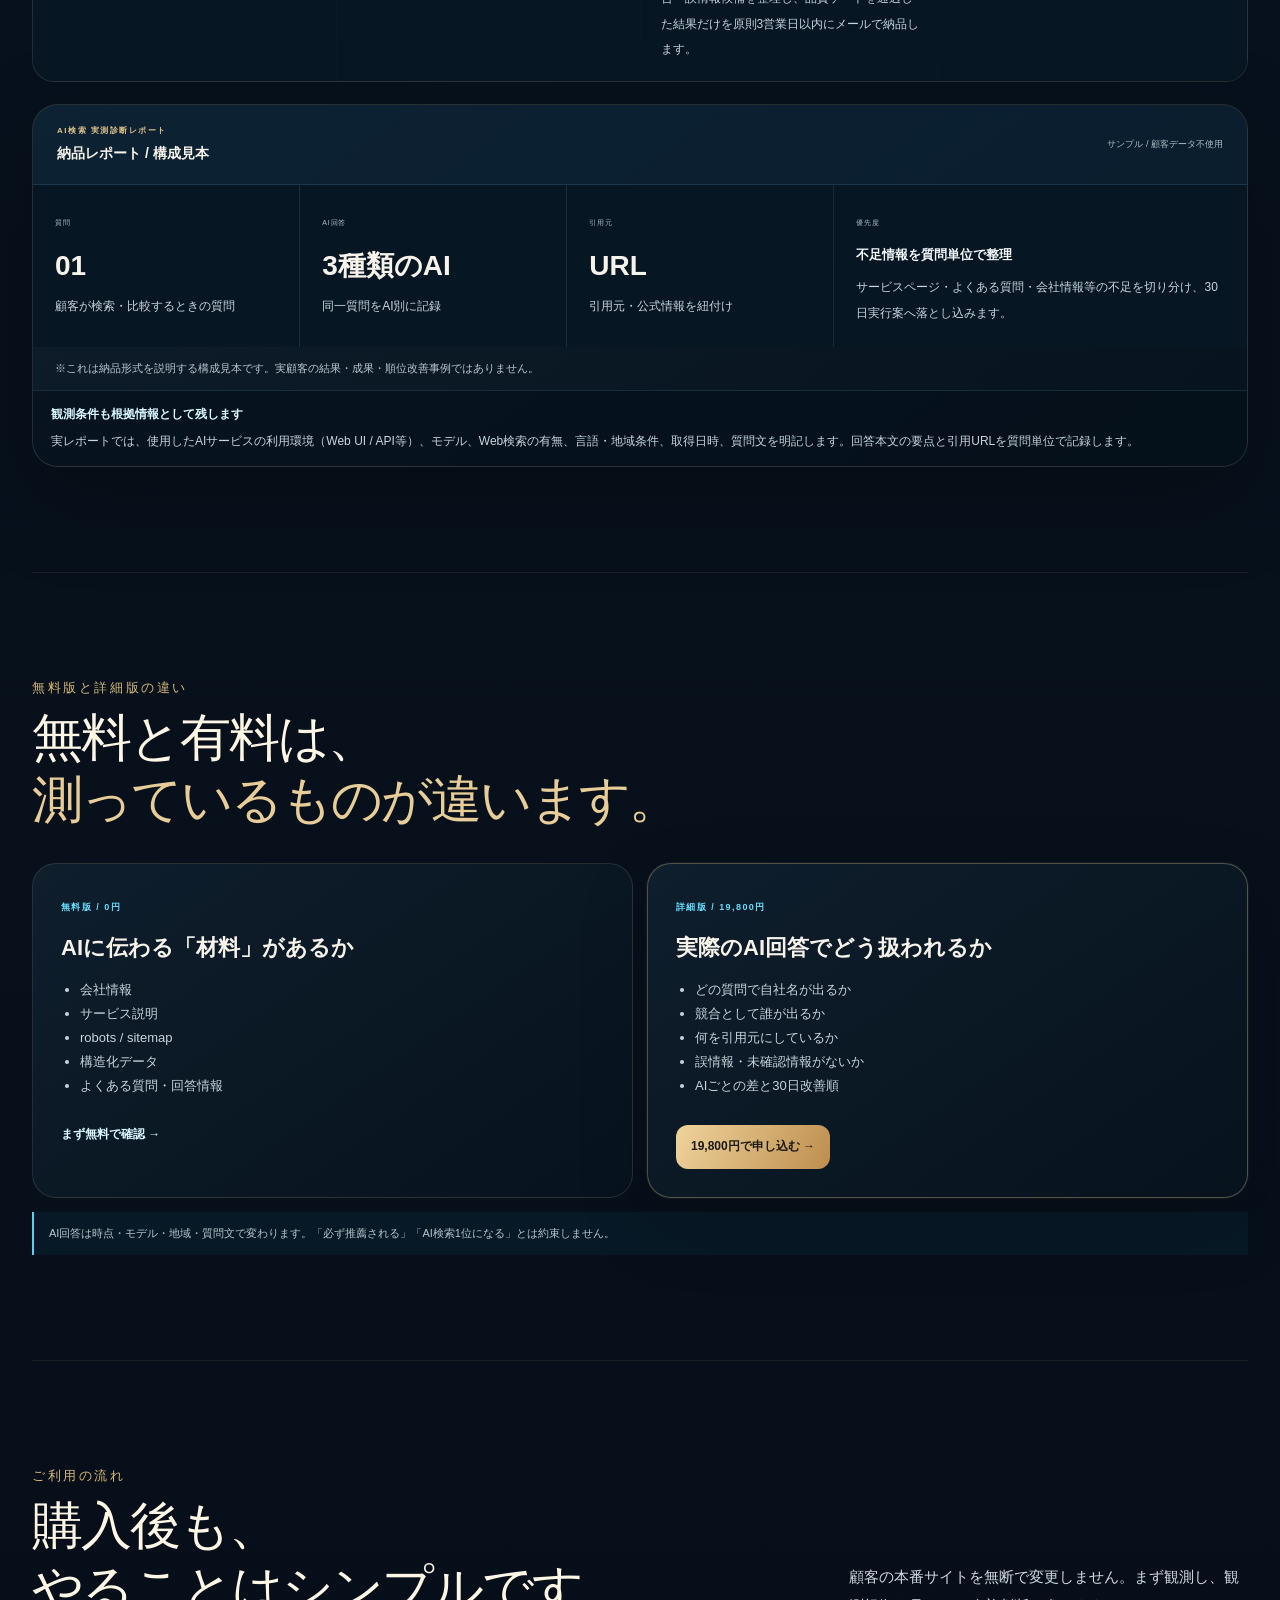
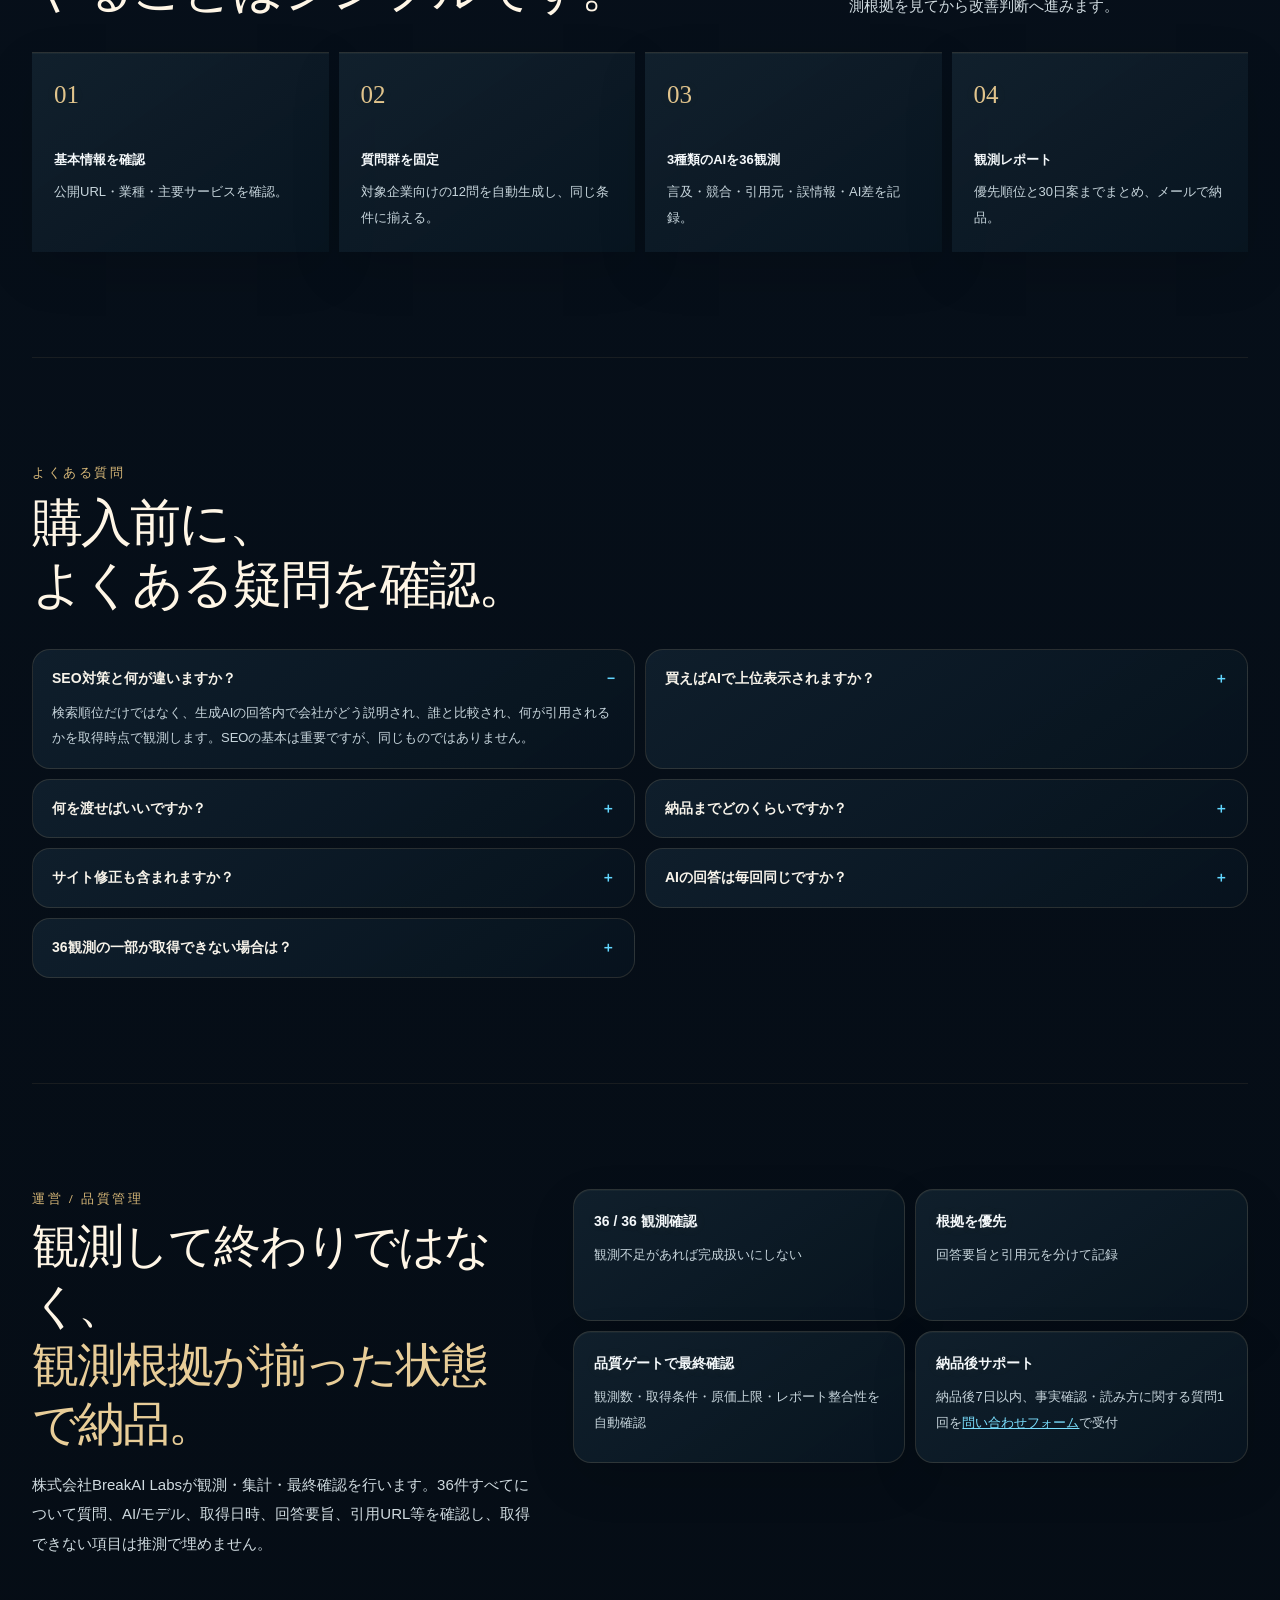
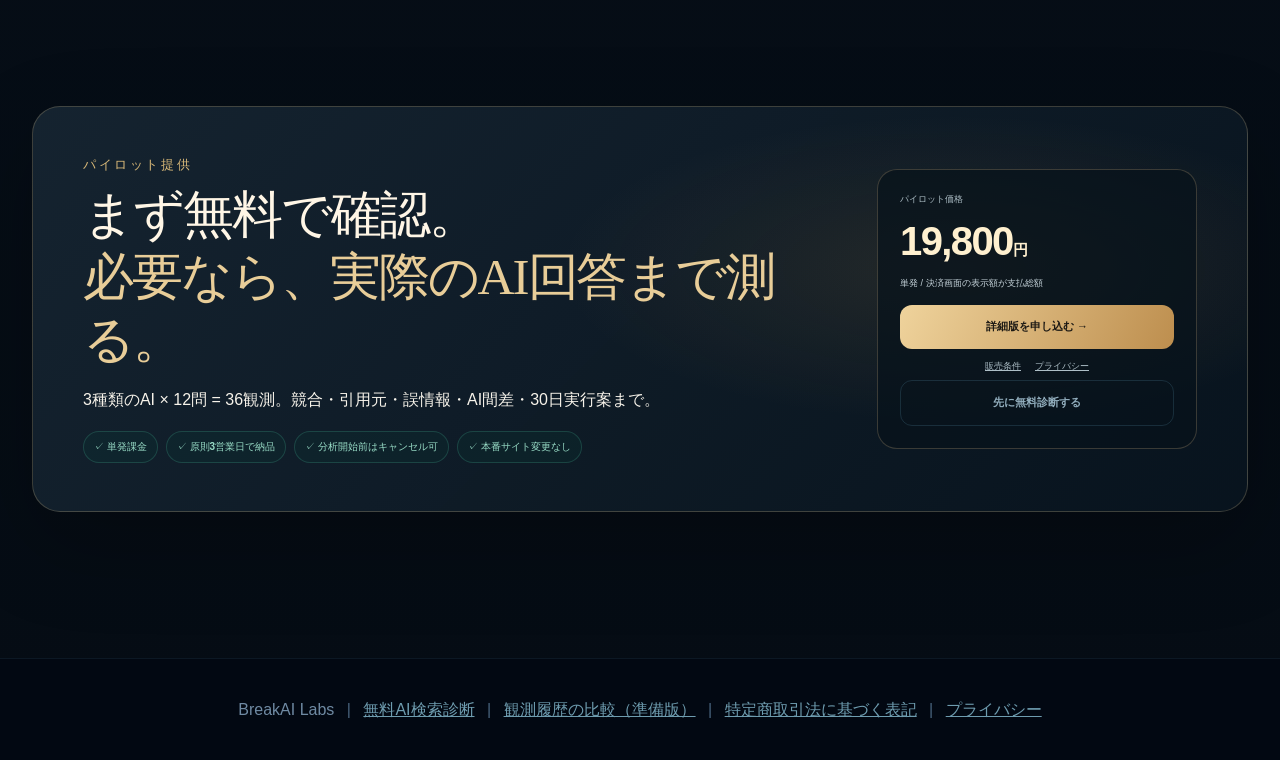
==== commit 499a8ee1: "feat: GEO local monitoring comparison preview with privacy controls" ====
--- a/ai-search.html
+++ b/ai-search.html
@@ -97,7 +97,7 @@
 </section>
 <div class="geoMobileSticky"><a href="#free-diagnosis">無料診断</a><a data-paid-cta href="#geo-checkout"><small>パイロット価格</small>19,800円 申込</a></div>
 </main>
-<footer><div class="wrap">BreakAI Labs <span class="footerSep">|</span> <a href="#free-diagnosis">無料AI検索診断</a> <span class="footerSep">|</span> <a href="legal.html?from=geo">特定商取引法に基づく表記</a> <span class="footerSep">|</span> <a href="privacy.html?from=geo">プライバシー</a></div></footer>
+<footer><div class="wrap">BreakAI Labs <span class="footerSep">|</span> <a href="#free-diagnosis">無料AI検索診断</a> <span class="footerSep">|</span> <a href="geo-monitor.html">観測履歴の比較（準備版）</a> <span class="footerSep">|</span> <a href="legal.html?from=geo">特定商取引法に基づく表記</a> <span class="footerSep">|</span> <a href="privacy.html?from=geo">プライバシー</a></div></footer>
 <script src="ai-search-interact.js?v=20261009-prospect-v1"></script>
 <script src="breakai-voice-nav.js?v=20260922-aihome-23" defer></script>
 </body></html>
